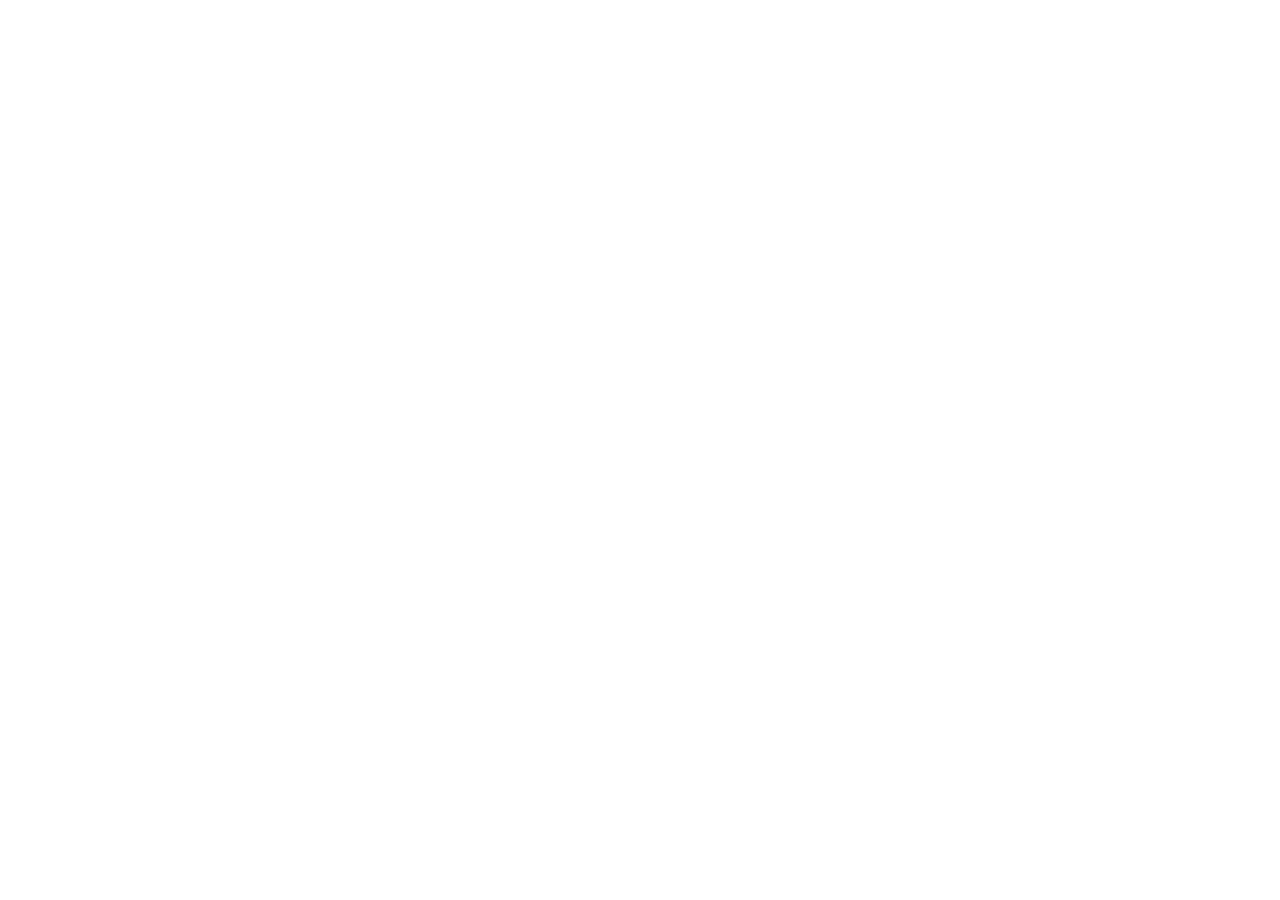
==== index.html @ 312e2d33 "Init : création du dépôt, arborescence des fichiers et structure HTML de base" ====
<!DOCTYPE html>
<html lang="fr">
<head> 
<meta charset="UTF-8"> 
<meta name="viewport" content="width=device-width, initial-scale=1.0"> 
<title>INDEX</title> 
<!-- Bootstrap 5 via CDN : feuille de style --> 
<link 
href="https://cdn.jsdelivr.net/npm/bootstrap@5.3.0/dist/css/bootstrap.min.css" 
rel="stylesheet"> 
<!-- Votre feuille de style personnelle --> 
<link rel="stylesheet" href="css/style.css">
</head>
<body> 
<!-- Le contenu de la page sera ajoute ici --> 
<!-- Bootstrap 5 via CDN : script JavaScript --> 
<script 
src="https://cdn.jsdelivr.net/npm/bootstrap@5.3.0/dist/js/bootstrap.bundle.min.js"
></script> 
<!-- Votre script JavaScript --> 
<script src="js/main.js"></script>
</body>
</html>
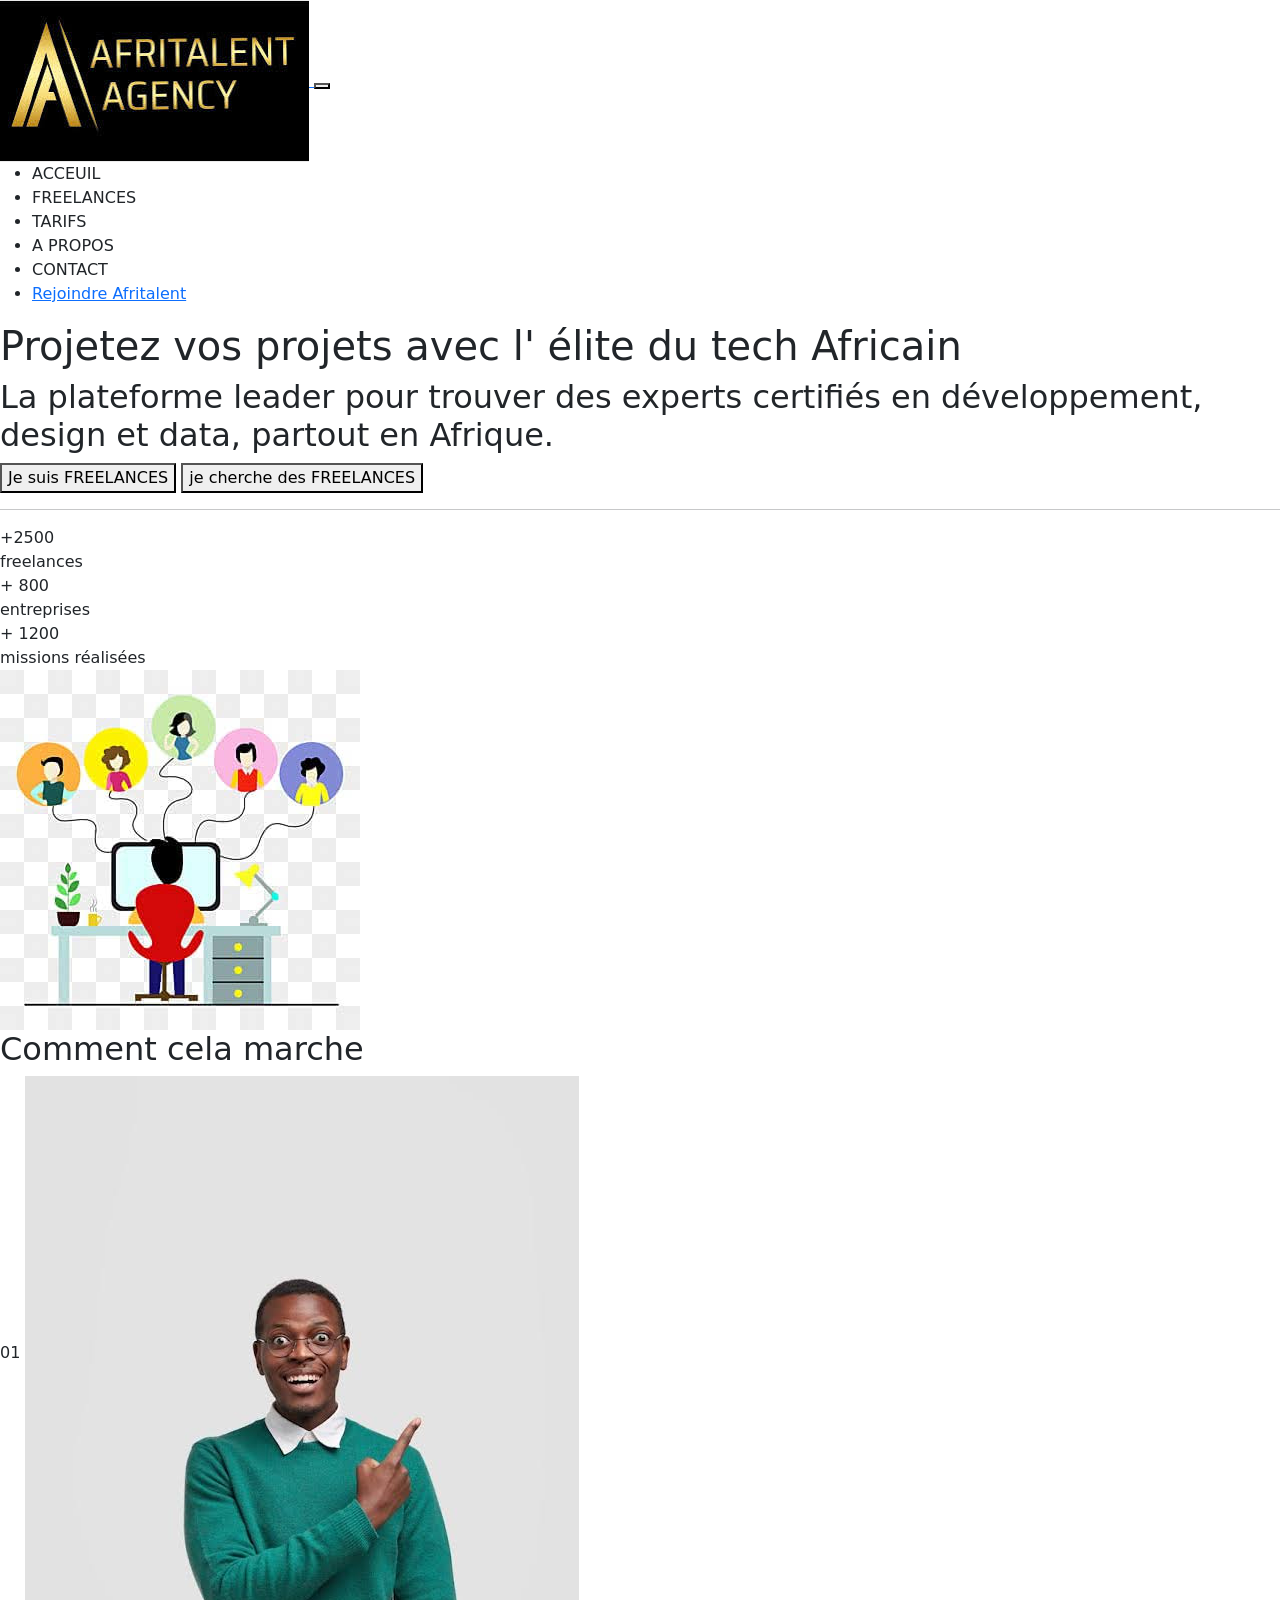
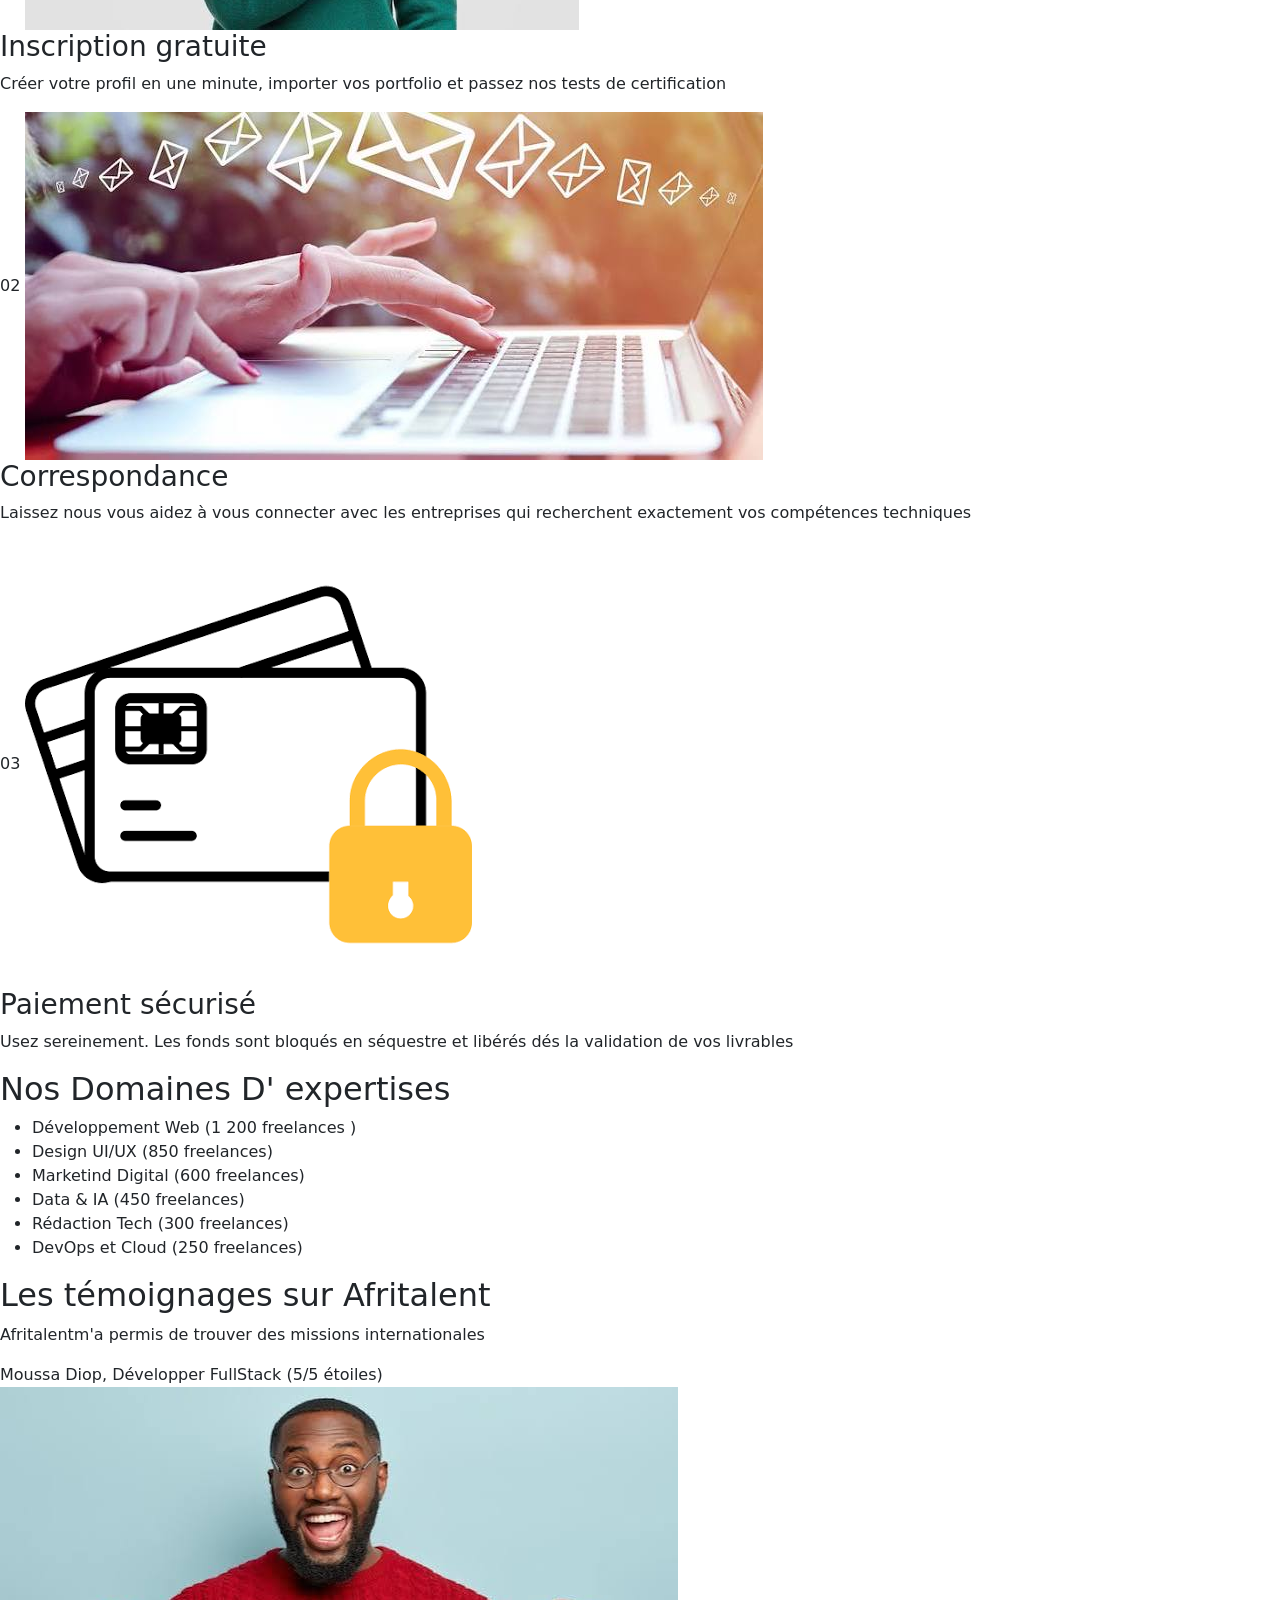
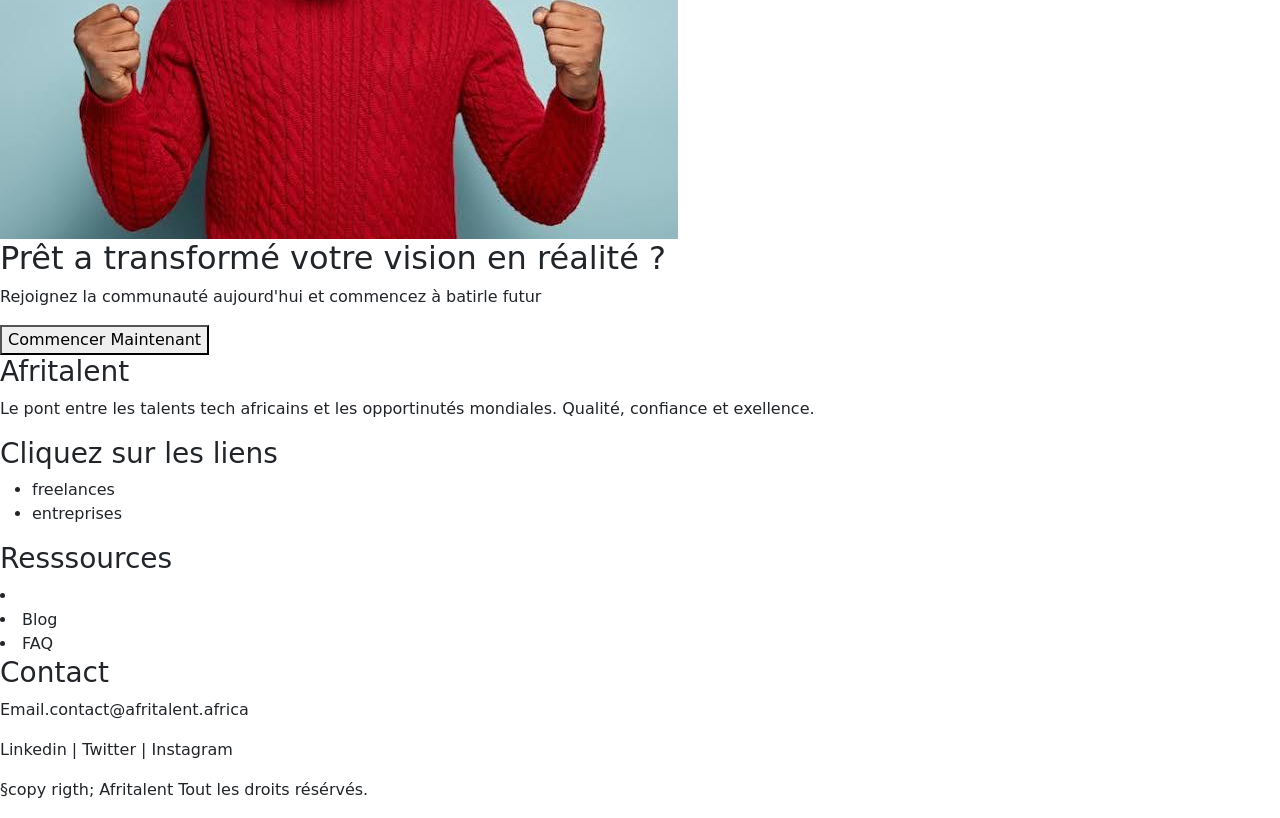
==== commit c3ad031b: "HTML : structure complète des 5 pages avec sections et contenu texte" ====
--- a/index.html
+++ b/index.html
@@ -13,6 +13,139 @@
 </head>
 <body> 
 <!-- Le contenu de la page sera ajoute ici --> 
+ <!-- HEADER ET NAVBAR 1-->
+ <header>
+    <nav>
+        <div>
+            <a href=""> 
+            <!-- logo afritalent -->
+             <img src="images.afri/logoafri.jpg" alt="logoafri">
+            </a>
+            <button>
+                <span></span>
+            </button>
+            <div>
+                <ul>
+                    <li> <a href="index.html"></a>ACCEUIL</li>
+                    <li> <a href="freelances.html"></a>FREELANCES</li>
+                    <li> <a href="tarifs.html"></a>TARIFS</li>
+                    <li><a href="about.html"></a>A PROPOS</li>
+                    <li> <a href="contact.html"></a>CONTACT</li>
+                    <li> <a href="">Rejoindre Afritalent</a></li>
+                </ul>
+            </div>
+        </div>
+    </nav>
+ </header>
+ <!-- SECTION HERO 2 -->
+  <section>
+    <h1>Projetez vos projets avec l' élite du tech Africain</h1>
+    <h2>La plateforme leader pour trouver des experts certifiés en développement, design et data, partout en Afrique.</h2>
+    <div>
+        <button>Je suis FREELANCES</button>
+        <button>je cherche des FREELANCES</button>
+    </div>
+    <hr>
+    <div>
+        <div>
+            <div>+2500</div>
+            <div>freelances</div>
+        </div>
+    </div>
+    <div>
+        <div>+ 800</div>
+        <div>entreprises</div>
+    </div>
+    <div>
+        <div>+ 1200</div>
+        <div>missions réalisées</div>
+    </div>
+    </section>
+    </hr>
+    <!-- IMAGE D'ILLUSTRATION SECTION HERO -->
+    <img src="images.afri/images (6).jpg" alt="ILLUSTRATION">
+    <!-- STATISTIQUES -->
+
+    
+  </section>
+  <!-- NIVEAU BENTO GRID -->
+   <section>
+    <h2>Comment cela marche</h2>
+    <article>
+        <span>01</span>
+        <img src="images.afri/images (4).jpg" alt="Inscription">
+        <h3>Inscription gratuite</h3>
+        <p>Créer votre profil en une minute, importer vos portfolio et passez nos tests de certification</p>
+    </article>
+    <article>
+        <span>02</span>
+        <img src="images.afri/images (7).jpg" alt="Correspondance">
+        <h3>Correspondance</h3>
+        <p>Laissez nous vous aidez à vous connecter avec les entreprises qui recherchent exactement vos compétences techniques</p>
+    </article>
+    <article>
+        <span>03</span>
+        <img src="images.afri/c.png" alt="">
+        <h3>Paiement sécurisé</h3>
+        <p>Usez sereinement. Les fonds sont bloqués en séquestre et libérés  dés la validation de vos livrables</p>
+    </article>
+   </section>
+   <!-- LES CATEGORIES -->
+    <section>
+        <h2>Nos Domaines D' expertises</h2>
+        <ul>
+            <li>Développement Web (1 200 freelances )</li>
+            <li>Design UI/UX (850 freelances)</li>
+            <li>Marketind Digital (600 freelances)</li>
+            <li>Data & IA (450 freelances)</li>
+            <li>Rédaction Tech (300 freelances)</li>
+            <li>DevOps et Cloud (250 freelances)</li>
+        </ul>
+    </section>
+    <!-- LES TEMOIGNAGES -->
+     <section>
+        <h2>Les témoignages sur Afritalent</h2>
+        <div>
+            <blockquote>Afritalentm'a permis de trouver des missions internationales</blockquote>
+            <article>Moussa Diop, Développer FullStack (5/5 étoiles)</article>
+            <img src="images.afri/images (8).jpg" alt="">
+        </div>
+     </section>
+     <!-- LES REACTONS (CTA)-->
+      <section>
+        <h2>Prêt a transformé votre vision en réalité ?</h2>
+        <p>Rejoignez la communauté aujourd'hui  et commencez à batirle futur </p>
+        <button> Commencer Maintenant</button>
+      </section>
+
+
+      <!-- COTE FOOTER -->
+       <footer>
+        <div>
+            <h3>Afritalent</h3>
+            <p>Le pont entre les talents tech africains et les opportinutés mondiales. Qualité, confiance et exellence.</p>
+        </div>
+        <div>
+            <h3>Cliquez sur les liens</h3>
+           <ul>
+            <li>freelances</li>
+            <li>entreprises</li>
+           </ul>
+        </div>
+        <div>
+            <h3>Resssources</h3>
+           <li>
+           <li>Blog</li>
+           <li>FAQ</li>
+        </div>
+        <div>
+            <h3>Contact</h3>
+            <p>Email.contact@afritalent.africa</p>
+            <!-- Les Réseaux  -->
+             <p>Linkedin | Twitter | Instagram</p>
+        </div>
+        <p>§copy rigth; Afritalent Tout les droits résérvés.</p>
+       </footer>
 <!-- Bootstrap 5 via CDN : script JavaScript --> 
 <script 
 src="https://cdn.jsdelivr.net/npm/bootstrap@5.3.0/dist/js/bootstrap.bundle.min.js"
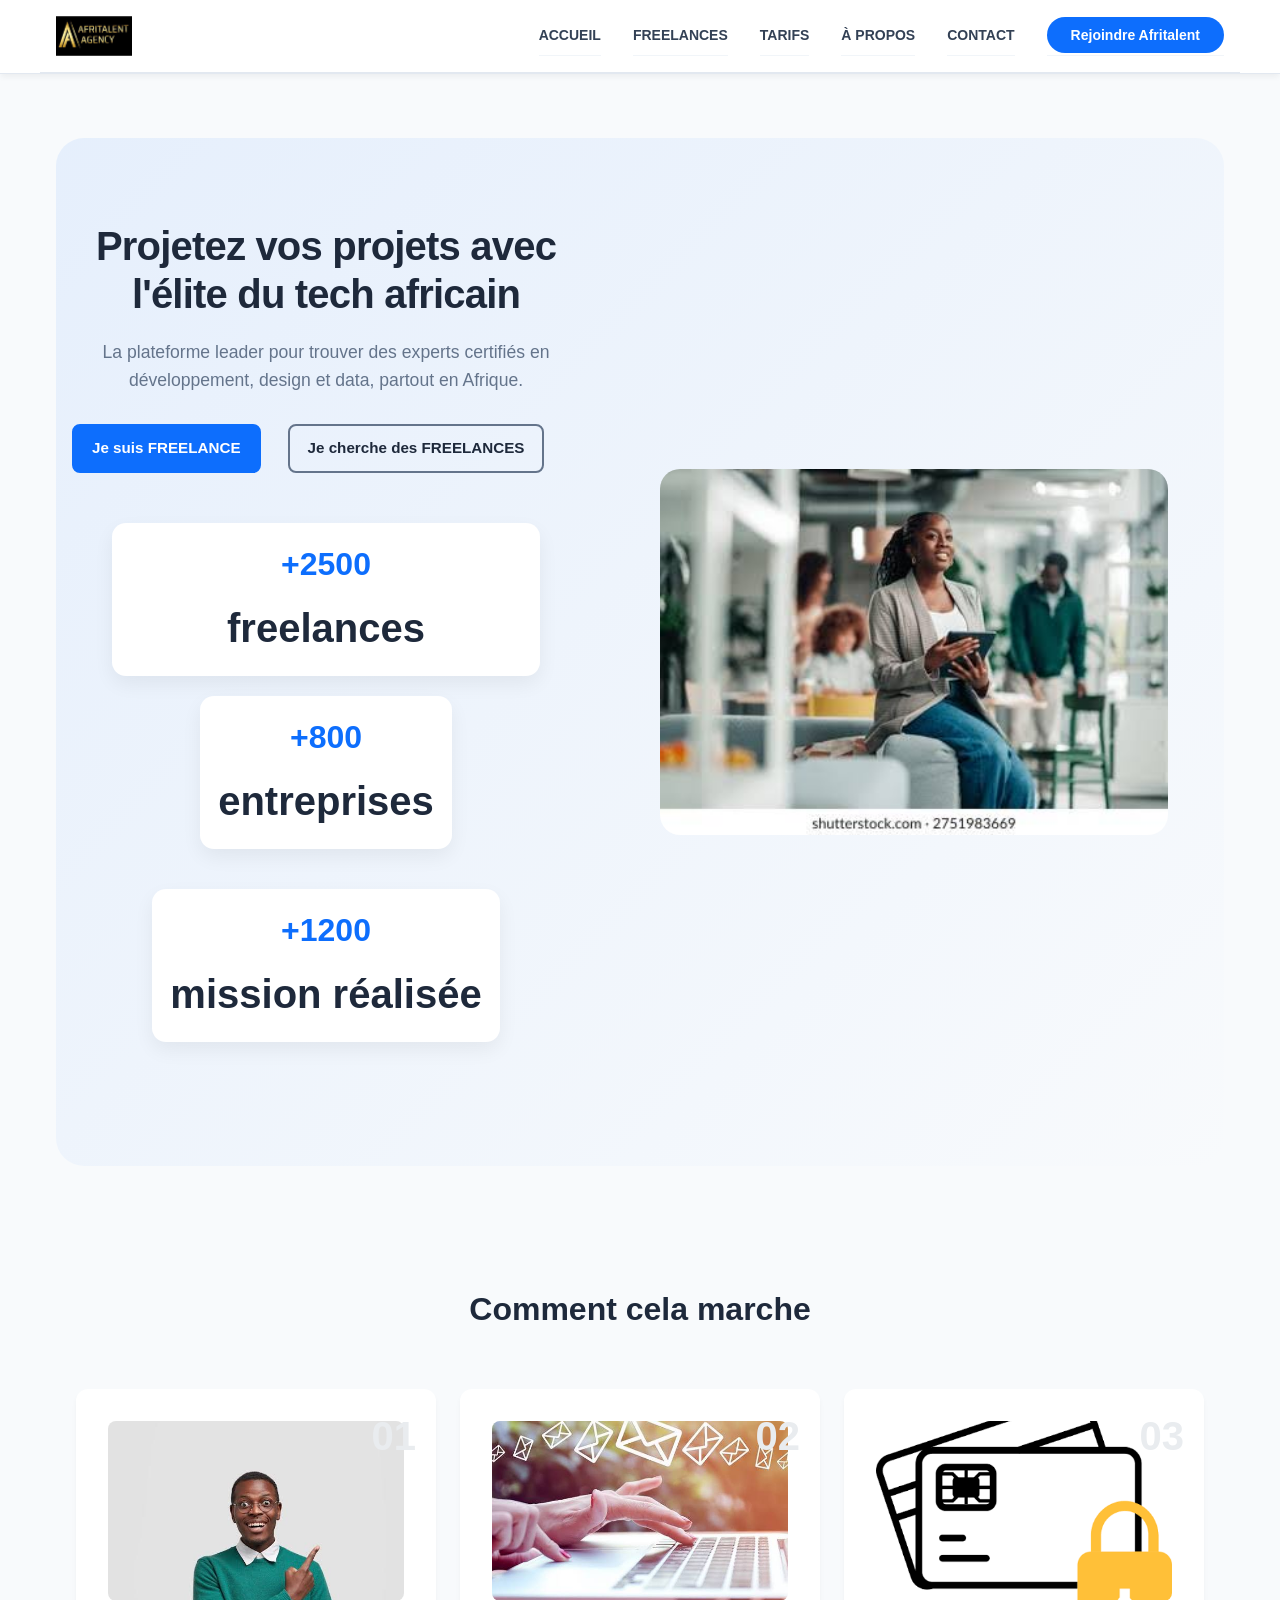
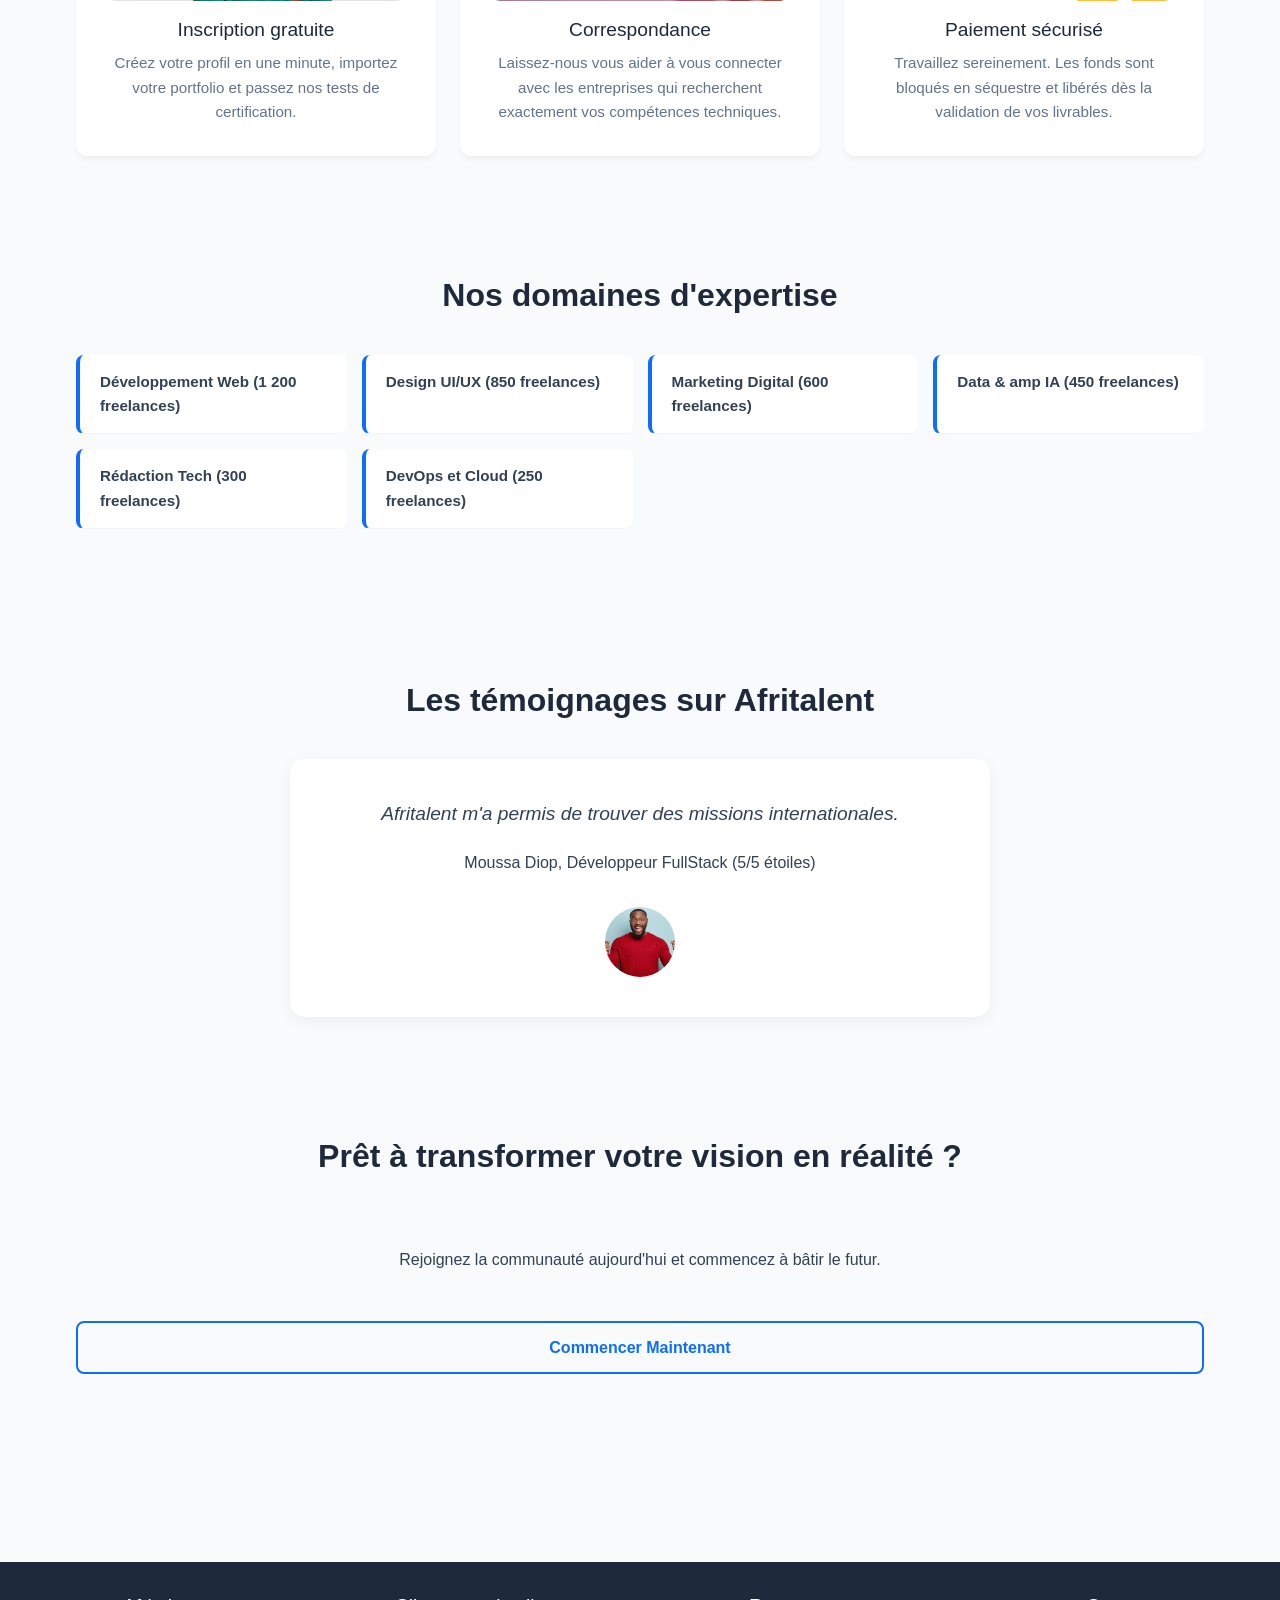
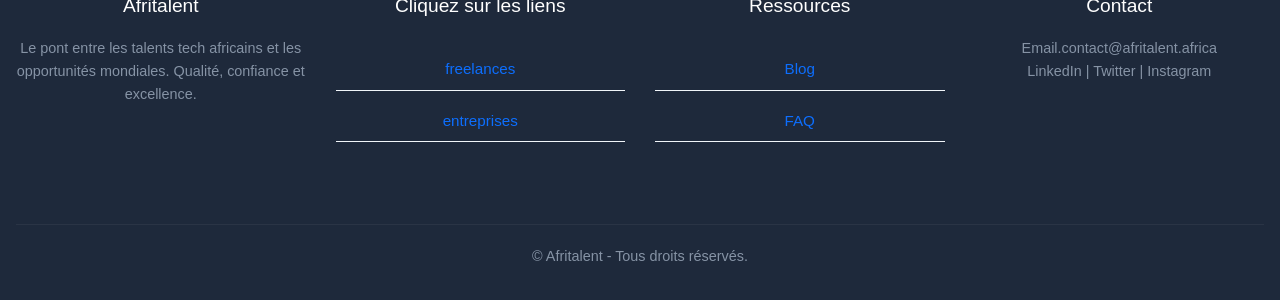
==== commit 8a261414: "CSS : variables, typographie, layout général et styles de base" ====
--- a/index.html
+++ b/index.html
@@ -11,145 +11,129 @@
 <!-- Votre feuille de style personnelle --> 
 <link rel="stylesheet" href="css/style.css">
 </head>
-<body> 
-<!-- Le contenu de la page sera ajoute ici --> 
- <!-- HEADER ET NAVBAR 1-->
- <header>
+<body>
+<header>
     <nav>
-        <div>
-            <a href=""> 
-            <!-- logo afritalent -->
-             <img src="images.afri/logoafri.jpg" alt="logoafri">
-            </a>
-            <button>
-                <span></span>
-            </button>
-            <div>
-                <ul>
-                    <li> <a href="index.html"></a>ACCEUIL</li>
-                    <li> <a href="freelances.html"></a>FREELANCES</li>
-                    <li> <a href="tarifs.html"></a>TARIFS</li>
-                    <li><a href="about.html"></a>A PROPOS</li>
-                    <li> <a href="contact.html"></a>CONTACT</li>
-                    <li> <a href="">Rejoindre Afritalent</a></li>
-                </ul>
+        <a href="index.html">
+            <img src="images.afri/logoafri.jpg" alt="Logo Afritalent">
+        </a>
+        <button type="button" class="menu-toggle" aria-label="Ouvrir le menu">
+            <span></span>
+        </button>
+        <ul>
+            <li><a href="index.html">ACCUEIL</a></li>
+            <li><a href="freelances.html">FREELANCES</a></li>
+            <li><a href="tarifs.html">TARIFS</a></li>
+            <li><a href="about.html">À PROPOS</a></li>
+            <li><a href="contact.html">CONTACT</a></li>
+            <li><a href="#">Rejoindre Afritalent</a></li>
+        </ul>
+    </nav>
+</header>
+<main>
+    <section class="hero">
+        <div class="hero-content">
+            <h1>Projetez vos projets avec l'élite du tech africain</h1>
+            <p>La plateforme leader pour trouver des experts certifiés en développement, design et data, partout en Afrique.</p>
+            <div class="hero-actions">
+                <button type="button">Je suis FREELANCE</button>
+                <button type="button">Je cherche des FREELANCES</button>
+            </div>
+            <div class="hero-stats">
+                <div class="hero-stat">
+                    <strong>+2500</strong>
+                    <span>freelances</span>
+                </div>
+                <div class="hero-stat">
+                    <strong>+800</strong>
+                    <span>entreprises</span>
+                </div>
+                <div class="hero-stat">
+                    <strong>+1200</strong>
+                    <span>mission réalisée</span>
+                </div>
             </div>
         </div>
-    </nav>
- </header>
- <!-- SECTION HERO 2 -->
-  <section>
-    <h1>Projetez vos projets avec l' élite du tech Africain</h1>
-    <h2>La plateforme leader pour trouver des experts certifiés en développement, design et data, partout en Afrique.</h2>
-    <div>
-        <button>Je suis FREELANCES</button>
-        <button>je cherche des FREELANCES</button>
-    </div>
-    <hr>
-    <div>
-        <div>
-            <div>+2500</div>
-            <div>freelances</div>
+        <div class="hero-image">
+            <img src="images.afri/images (3).jpg" alt="Illustration Afritalent">
         </div>
-    </div>
-    <div>
-        <div>+ 800</div>
-        <div>entreprises</div>
-    </div>
-    <div>
-        <div>+ 1200</div>
-        <div>missions réalisées</div>
-    </div>
     </section>
-    </hr>
-    <!-- IMAGE D'ILLUSTRATION SECTION HERO -->
-    <img src="images.afri/images (6).jpg" alt="ILLUSTRATION">
-    <!-- STATISTIQUES -->
-
-    
-  </section>
-  <!-- NIVEAU BENTO GRID -->
-   <section>
-    <h2>Comment cela marche</h2>
-    <article>
-        <span>01</span>
-        <img src="images.afri/images (4).jpg" alt="Inscription">
-        <h3>Inscription gratuite</h3>
-        <p>Créer votre profil en une minute, importer vos portfolio et passez nos tests de certification</p>
-    </article>
-    <article>
-        <span>02</span>
-        <img src="images.afri/images (7).jpg" alt="Correspondance">
-        <h3>Correspondance</h3>
-        <p>Laissez nous vous aidez à vous connecter avec les entreprises qui recherchent exactement vos compétences techniques</p>
-    </article>
-    <article>
-        <span>03</span>
-        <img src="images.afri/c.png" alt="">
-        <h3>Paiement sécurisé</h3>
-        <p>Usez sereinement. Les fonds sont bloqués en séquestre et libérés  dés la validation de vos livrables</p>
-    </article>
-   </section>
-   <!-- LES CATEGORIES -->
-    <section>
-        <h2>Nos Domaines D' expertises</h2>
+    <section class="how-it-works">
+        <h2>Comment cela marche</h2>
+        <div class="card-grid">
+            <article>
+                <span>01</span>
+                <img src="images.afri/images (4).jpg" alt="Inscription">
+                <h3>Inscription gratuite</h3>
+                <p>Créez votre profil en une minute, importez votre portfolio et passez nos tests de certification.</p>
+            </article>
+            <article>
+                <span>02</span>
+                <img src="images.afri/images (7).jpg" alt="Correspondance">
+                <h3>Correspondance</h3>
+                <p>Laissez-nous vous aider à vous connecter avec les entreprises qui recherchent exactement vos compétences techniques.</p>
+            </article>
+            <article>
+                <span>03</span>
+                <img src="images.afri/c.png" alt="Paiement sécurisé">
+                <h3>Paiement sécurisé</h3>
+                <p>Travaillez sereinement. Les fonds sont bloqués en séquestre et libérés dès la validation de vos livrables.</p>
+            </article>
+        </div>
+    </section>
+    <section class="categories">
+        <h2>Nos domaines d'expertise</h2>
         <ul>
-            <li>Développement Web (1 200 freelances )</li>
+            <li>Développement Web (1 200 freelances)</li>
             <li>Design UI/UX (850 freelances)</li>
-            <li>Marketind Digital (600 freelances)</li>
-            <li>Data & IA (450 freelances)</li>
+            <li>Marketing Digital (600 freelances)</li>
+            <li>Data & amp IA (450 freelances)</li>
             <li>Rédaction Tech (300 freelances)</li>
             <li>DevOps et Cloud (250 freelances)</li>
         </ul>
     </section>
-    <!-- LES TEMOIGNAGES -->
-     <section>
+    <section class="testimonials">
         <h2>Les témoignages sur Afritalent</h2>
-        <div>
-            <blockquote>Afritalentm'a permis de trouver des missions internationales</blockquote>
-            <article>Moussa Diop, Développer FullStack (5/5 étoiles)</article>
-            <img src="images.afri/images (8).jpg" alt="">
+        <div class="testimonial-card">
+            <blockquote>Afritalent m'a permis de trouver des missions internationales.</blockquote>
+            <p class="testimonial-author">Moussa Diop, Développeur FullStack (5/5 étoiles)</p>
+            <img src="images.afri/images (8).jpg" alt="Portrait de Moussa Diop">
         </div>
-     </section>
-     <!-- LES REACTONS (CTA)-->
-      <section>
-        <h2>Prêt a transformé votre vision en réalité ?</h2>
-        <p>Rejoignez la communauté aujourd'hui  et commencez à batirle futur </p>
-        <button> Commencer Maintenant</button>
-      </section>
-
-
-      <!-- COTE FOOTER -->
-       <footer>
-        <div>
-            <h3>Afritalent</h3>
-            <p>Le pont entre les talents tech africains et les opportinutés mondiales. Qualité, confiance et exellence.</p>
-        </div>
-        <div>
-            <h3>Cliquez sur les liens</h3>
-           <ul>
-            <li>freelances</li>
-            <li>entreprises</li>
-           </ul>
-        </div>
-        <div>
-            <h3>Resssources</h3>
-           <li>
-           <li>Blog</li>
-           <li>FAQ</li>
-        </div>
-        <div>
-            <h3>Contact</h3>
-            <p>Email.contact@afritalent.africa</p>
-            <!-- Les Réseaux  -->
-             <p>Linkedin | Twitter | Instagram</p>
-        </div>
-        <p>§copy rigth; Afritalent Tout les droits résérvés.</p>
-       </footer>
+    </section>
+    <section class="cta">
+        <h2>Prêt à transformer votre vision en réalité ?</h2>
+        <p>Rejoignez la communauté aujourd'hui et commencez à bâtir le futur.</p>
+        <button type="button">Commencer Maintenant</button>
+    </section>
+</main>
+<footer>
+    <div>
+        <h3>Afritalent</h3>
+        <p>Le pont entre les talents tech africains et les opportunités mondiales. Qualité, confiance et excellence.</p>
+    </div>
+    <div>
+        <h3>Cliquez sur les liens</h3>
+        <ul>
+            <li><a href="freelances.html">freelances</a></li>
+            <li><a href="index.html">entreprises</a></li>
+        </ul>
+    </div>
+    <div>
+        <h3>Ressources</h3>
+        <ul>
+            <li><a href="#">Blog</a></li>
+            <li><a href="#">FAQ</a></li>
+        </ul>
+    </div>
+    <div>
+        <h3>Contact</h3>
+        <p>Email.contact@afritalent.africa</p>
+        <p>LinkedIn | Twitter | Instagram</p>
+    </div>
+    <p>© Afritalent - Tous droits réservés.</p>
+</footer>
 <!-- Bootstrap 5 via CDN : script JavaScript --> 
-<script 
-src="https://cdn.jsdelivr.net/npm/bootstrap@5.3.0/dist/js/bootstrap.bundle.min.js"
-></script> 
+<script src="https://cdn.jsdelivr.net/npm/bootstrap@5.3.0/dist/js/bootstrap.bundle.min.js"></script> 
 <!-- Votre script JavaScript --> 
 <script src="js/main.js"></script>
 </body>
--- a/css/style.css
+++ b/css/style.css
@@ -0,0 +1,1790 @@
+:root {
+    --primary-color: #0d6efd;
+    --dark-color: #212529;
+    --light-color: #f8f9fa;
+    --text-muted: #6c757d;
+}
+
+body {
+    font-family: 'Segoe UI', Tahoma, Geneva, Verdana, sans-serif;
+    color: var(--dark-color);
+    background-color: var(--light-color);
+    margin: 0;
+    padding: 0;
+    line-height: 1.6;
+}
+
+/* les grandes sections */
+section {
+    padding: 60px 20px;
+    max-width: 1200px;
+    margin: 0 auto;
+}
+
+h2 {
+    font-weight: 700;
+    text-align: center;
+    margin-bottom: 40px;
+}
+
+img {
+    max-width: 100%;
+    height: auto;
+}
+
+header {
+    background-color: #ffffff;
+    box-shadow: 0 2px 10px rgba(0, 0, 0, 0.1);
+    position: sticky;
+    top: 0;
+    z-index: 1000;
+}
+
+header nav > div {
+    display: flex;
+    justify-content: space-between;
+    align-items: center;
+    max-width: 1200px;
+    margin: 0 auto;
+    padding: 15px 20px;
+}
+
+header img {
+    height: 40px;
+}
+
+header ul {
+    list-style: none;
+    display: flex;
+    gap: 20px;
+    margin: 0;
+    padding: 0;
+    align-items: center;
+}
+
+header ul li {
+    font-weight: 600;
+    font-size: 0.9rem;
+}
+
+header ul a {
+    text-decoration: none;
+    color: var(--dark-color);
+}
+
+header ul a:hover {
+    color: var(--primary-color);
+}
+
+header ul li:last-child a {
+    background-color: var(--primary-color);
+    color: white;
+    padding: 8px 20px;
+    border-radius: 50px;
+}
+
+header ul li:last-child a:hover {
+    background-color: #0b5ed7;
+}
+
+header button {
+    display: none;
+}
+
+section.hero {
+    text-align: left;
+}
+
+section:nth-of-type(1) h1 {
+    font-size: 2.5rem;
+    font-weight: 800;
+    margin-bottom: 20px;
+}
+
+section:nth-of-type(1) h2 {
+    font-size: 1.25em;
+    color: var(--text-muted);
+    font-weight: 400;
+    max-width: 800px;
+    margin: 0 auto 30px auto;
+}
+
+button {
+    cursor: pointer;
+    padding: 12px 30px;
+    font-weight: 600;
+    border-radius: 8px;
+    border: none;
+    transition: 0.3s;
+}
+
+section:nth-of-type(1) button:first-of-type {
+    background-color: var(--primary-color);
+    color: white;
+    margin-right: 15px;
+}
+
+section:nth-of-type(1) button:last-of-type {
+    background-color: transparent;
+    border: 2px solid var(--text-muted);
+    color: var(--dark-color);
+}
+
+section:nth-of-type(1) > img {
+    margin-top: 40px;
+    border-radius: 15px;
+    box-shadow: 0 10px 30px rgba(0, 0, 0, 0.1);
+}
+section:nth-of-type(1) div:not(:first-of-type) {
+    display: inline-block;
+    margin: 20px 40px;
+    font-size: 1.1rem;
+}
+section:nth-of-type(1) div strong:first-child {
+    display: block;
+    font-size: 2rem;
+    color: var(--primary-color);
+}
+
+section.hero {
+    display: flex;
+    flex-wrap: wrap;
+    align-items: center;
+    justify-content: space-between;
+    gap: 40px;
+    padding: 80px 20px;
+}
+
+.hero-content,
+.hero-image {
+    flex: 1 1 320px;
+    min-width: 280px;
+}
+
+.hero-content {
+    max-width: 570px;
+}
+
+.hero-actions {
+    display: flex;
+    flex-wrap: wrap;
+    gap: 12px;
+    margin: 30px 0;
+}
+
+.hero-actions button {
+    width: auto;
+    padding: 10px 18px;
+    font-size: 0.95rem;
+    min-width: 160px;
+}
+
+.hero-stats {
+    display: flex;
+    flex-wrap: wrap;
+    gap: 16px;
+    margin-top: 30px;
+}
+
+.hero-stat {
+    background-color: #ffffff;
+    border-radius: 14px;
+    padding: 16px 18px;
+    flex: 1 1 160px;
+    min-width: 140px;
+    box-shadow: 0 8px 20px rgba(0, 0, 0, 0.06);
+}
+
+.hero-stat strong {
+    display: block;
+    font-size: 1.8rem;
+    margin-bottom: 6px;
+    color: var(--primary-color);
+}
+
+.hero-image img {
+    width: 100%;
+    border-radius: 20px;
+    max-width: 520px;
+}
+
+.card-grid {
+    display: flex;
+    flex-wrap: wrap;
+    gap: 24px;
+    justify-content: space-between;
+}
+
+.card-grid article {
+    flex: 1 1 300px;
+    max-width: calc(33.333% - 16px);
+}
+
+@media (max-width: 900px) {
+    .hero {
+        padding: 60px 20px;
+    }
+
+    .card-grid article {
+        max-width: 100%;
+    }
+}
+
+   /* 4. STRUCTURE DES CARTES (Comment ça marche) */
+section:nth-of-type(2) {
+    display: flex;
+    flex-wrap: wrap;
+    justify-content: space-between;
+    gap: 20px;
+}
+
+section:nth-of-type(2) h2 {
+    width: 100%; /* Force le titre à prendre toute la largeur */
+}
+
+article {
+    background-color: #ffffff;
+    padding: 30px;
+    border-radius: 12px;
+    flex: 1;
+    min-width: 280px; /* Aligne les cartes en dessous sur mobile */
+    box-shadow: 0 4px 6px rgba(0,0,0,0.05);
+    position: relative;
+}
+
+article span {
+    font-size: 2.5rem;
+    font-weight: 800;
+    color: #e9ecef;
+    position: absolute;
+    top: 15px;
+    right: 20px;
+}
+
+article img {
+    height: 60px;
+    margin-bottom: 20px;
+}
+
+article h3 {
+    font-size: 1.25rem;
+    margin-bottom: 10px;
+}
+
+article p {
+    color: var(--text-muted);
+    font-size: 0.95rem;
+}
+
+   /* 5. LES CATÉGORIES (Grille d'expertises) */
+section:nth-of-type(3) ul {
+    list-style: none;
+    padding: 0;
+    display: grid;
+    grid-template-columns: repeat(auto-fit, minmax(250px, 1fr));
+    gap: 15px;
+}
+
+section:nth-of-type(3) li {
+    background-color: #ffffff;
+    padding: 15px 20px;
+    border-radius: 8px;
+    border-left: 4px solid var(--primary-color);
+    font-weight: 600;
+}
+
+   /* 6. LES TÉMOIGNAGES */
+section:nth-of-type(4) > div {
+    background-color: #ffffff;
+    padding: 40px;
+    border-radius: 15px;
+    text-align: center;
+    max-width: 700px;
+    margin: 0 auto;
+    box-shadow: 0 4px 15px rgba(0,0,0,0.05);
+}
+
+blockquote {
+    font-size: 1.2rem;
+    font-style: italic;
+    margin-bottom: 20px;
+}
+
+section:nth-of-type(4) article {
+    box-shadow: none;
+    padding: 0;
+    font-weight: 600;
+    color: var(--primary-color);
+}
+
+section:nth-of-type(4) img {
+    width: 70px;
+    height: 70px;
+    border-radius: 50%;
+    margin-top: 15px;
+    object-fit: cover;
+}
+
+   /* 7. FOOTER */
+footer {
+    background-color: var(--dark-color);
+    color: #ffffff;
+    padding: 50px 20px 20px 20px;
+    display: flex;
+    flex-wrap: wrap;
+    justify-content: space-between;
+    gap: 30px;
+}
+
+footer > div {
+    flex: 1;
+    min-width: 200px;
+}
+
+footer h3 {
+    font-size: 1.2rem;
+    margin-bottom: 20px;
+    color: #ffffff;
+}
+
+footer p, footer li {
+    color: #a0aec0;
+    font-size: 0.9rem;
+}
+
+footer ul {
+    list-style: none;
+    padding: 0;
+}
+
+footer ul li {
+    margin-bottom: 10px;
+}
+
+footer > p:last-child {
+    width: 100%;
+    text-align: center;
+    border-top: 1px solid #2d3748;
+    padding-top: 20px;
+    margin-top: 20px;
+}
+
+
+
+/* page de freelances */
+
+   /* 1. IMPORT DES POLICES (Google Fonts) */
+   
+@import url('https://fonts.googleapis.com/css2?family=Montserrat:wght@600;700;800&family=Open+Sans:wght@400;600&display=swap');
+
+
+   /* 2. VARIABLES CONFIGURÉES POUR LE COMMIT 3 (:root) */
+  
+:root {
+    /* Palette de couleurs */
+    --primary-color: #0d6efd;       /* Bleu principal AfriTalent */
+    --primary-hover: #0b5ed7;       /* Bleu foncé pour les hovers */
+    --dark-color: #1e293b;          /* Ardoise foncé pour les titres */
+    --light-color: #f8fafc;         /* Gris très clair pour le fond de page */
+    --text-color: #334155;          /* Gris charbon pour le texte lisible */
+    --text-muted: #64748b;          /* Gris intermédiaire pour les paragraphes */
+    --white: #ffffff;
+
+    /* Typographie */
+    --font-titles: 'Montserrat', sans-serif;
+    --font-base: 'Open Sans', sans-serif;
+
+    /* Espacements */
+    --spacing-sm: 8px;
+    --spacing-md: 16px;
+    --spacing-lg: 32px;
+    --spacing-xl: 64px;
+}
+
+
+   /* 3. RESET CSS & STYLES DE BASE */
+   
+*, *::before, *::after {
+    box-sizing: border-box;
+}
+
+html, body {
+    margin: 0;
+    padding: 0;
+    width: 100%;
+}
+
+body {
+    font-family: var(--font-base);
+    color: var(--text-color);
+    background-color: var(--light-color);
+    font-size: 16px;
+    line-height: 1.6;
+}
+
+/* Titres */
+h1, h2, h3 {
+    font-family: var(--font-titles);
+    color: var(--dark-color);
+    margin-top: 0;
+}
+
+a {
+    color: var(--primary-color);
+    text-decoration: none;
+    transition: color 0.2s ease-in-out;
+}
+
+
+   /* 4. STRUCTURE DE LA NAVBAR (Respect du Commit 3) */
+   
+header {
+    background-color: var(--white);
+    border-bottom: 1px solid #e2e8f0;
+    position: sticky;
+    top: 0;
+    z-index: 1000;
+    box-shadow: 0 4px 6px -1px rgba(0, 0, 0, 0.05);
+}
+
+header nav {
+    display: flex;
+    justify-content: space-between; /* Aligne les éléments aux deux extrémités */
+    align-items: center;
+    max-width: 1200px;
+    margin: 0 auto;
+    padding: var(--spacing-md);
+}
+
+/* Configuration de la liste de liens */
+header nav ul {
+    list-style: none;
+    margin: 0;
+    padding: 0;
+    display: flex;
+    align-items: center;
+    gap: var(--spacing-lg); /* Espace constant entre les liens */
+}
+
+header nav ul li a {
+    font-family: var(--font-titles);
+    font-size: 14px;
+    font-weight: 600;
+    color: var(--text-color);
+    text-transform: uppercase;
+}
+
+header nav ul li a:hover {
+    color: var(--primary-color);
+}
+
+/* Style du bouton "Rejoindre AfriTalent" */
+header nav ul li:last-child a {
+    background-color: var(--primary-color);
+    color: var(--white);
+    padding: 10px 24px;
+    border-radius: 50px;
+    text-transform: none;
+}
+
+header nav ul li:last-child a:hover {
+    background-color: var(--primary-hover);
+}
+
+
+   /* 5. CONTENU PRINCIPAL & LAYOUT DES CARTES */
+   
+main {
+    max-width: 1200px;
+    margin: 0 auto;
+    padding: var(--spacing-xl) var(--spacing-md);
+}
+
+/* Section titre principal */
+main section:first-of-type {
+    text-align: center;
+    margin-bottom: var(--spacing-xl);
+}
+
+main h1 {
+    font-size: 2.5rem;
+    font-weight: 800;
+    margin-bottom: var(--spacing-md);
+}
+
+main section:first-of-type p {
+    color: var(--text-muted);
+    font-size: 1.1rem;
+    max-width: 700px;
+    margin: 0 auto;
+}
+
+main section.hero {
+    background: linear-gradient(135deg, rgba(13,110,253,0.08), rgba(248,250,252,0.9));
+    border-radius: 28px;
+    padding: calc(var(--spacing-xl) + 20px) var(--spacing-md);
+}
+
+.hero-content {
+    max-width: 700px;
+    margin: 0 auto;
+}
+
+.hero-content h1 {
+    font-size: clamp(2.4rem, 3.4vw, 3.5rem);
+    letter-spacing: -0.02em;
+}
+
+.hero-content p {
+    color: var(--text-muted);
+    margin-top: 20px;
+    font-size: 1.05rem;
+}
+
+.feature-card {
+    display: flex;
+    flex-direction: column;
+    min-height: 100%;
+    background-color: #ffffff;
+    border-radius: 24px;
+    box-shadow: 0 18px 45px rgba(15, 23, 42, 0.08);
+    overflow: hidden;
+    transition: transform 0.3s ease, box-shadow 0.3s ease;
+}
+
+.feature-card:hover {
+    transform: translateY(-6px);
+    box-shadow: 0 24px 60px rgba(15, 23, 42, 0.12);
+}
+
+.feature-card img {
+    width: 100%;
+    height: 220px;
+    object-fit: cover;
+    border-bottom-left-radius: 24px;
+    border-bottom-right-radius: 24px;
+}
+
+.feature-card h3 {
+    margin: var(--spacing-lg) var(--spacing-md) 12px;
+    font-size: 1.35rem;
+}
+
+.feature-card p {
+    color: var(--text-muted);
+    margin: 0 var(--spacing-md) var(--spacing-lg);
+    line-height: 1.75;
+}
+
+/* Section des articles (Grille alignée horizontalement) */
+main section:last-of-type {
+    display: flex;
+    flex-wrap: wrap;
+    gap: var(--spacing-lg);
+    justify-content: center;
+}
+
+/* Style individuel de chaque carte (article) */
+article {
+    background-color: var(--white);
+    padding: var(--spacing-lg);
+    border-radius: 12px;
+    box-shadow: 0 4px 6px -1px rgba(0, 0, 0, 0.05);
+    flex: 1;
+    min-width: 280px; /* Largeur minimale pour forcer le responsive */
+    max-width: 360px; /* Limite la taille maximale sur grand écran */
+    text-align: center;
+}
+
+article img {
+    width: 100%;
+    height: 180px;
+    object-fit: cover; /* Recadre proprement les images sans les déformer */
+    border-radius: 8px;
+    margin-bottom: var(--spacing-md);
+}
+
+article h3 {
+    font-size: 1.2rem;
+    margin-bottom: var(--spacing-sm);
+    line-height: 1.4;
+}
+
+article p {
+    color: var(--text-muted);
+    font-size: 0.95rem;
+    margin: 0;
+}
+
+   /* 6. FOOTER */
+    
+footer {
+    background-color: var(--dark-color);
+    color: var(--white);
+    text-align: center;
+    padding: var(--spacing-lg) var(--spacing-md);
+    margin-top: var(--spacing-xl);
+}
+
+footer p {
+    margin: 0;
+    font-size: 0.9rem;
+    opacity: 0.8;
+}
+
+/* tarifs */
+
+   /* 1. IMPORT DES POLICES (Google Fonts) */
+  
+@import url('https://fonts.googleapis.com/css2?family=Montserrat:wght@600;700;800&family=Open+Sans:wght@400;600&display=swap');
+
+
+   /* 2. VARIABLES CONFIGURÉES POUR LE COMMIT 3 (:root) */
+   
+:root {
+    /* Palette de couleurs cohérente */
+    --primary-color: #0d6efd;       /* Bleu principal AfriTalent */
+    --primary-hover: #0b5ed7;       /* Bleu foncé pour les survol */
+    --dark-color: #1e293b;          /* Ardoise foncé pour les titres */
+    --light-color: #f8fafc;         /* Gris très clair pour le fond */
+    --text-color: #334155;          /* Gris charbon pour le texte de base */
+    --text-muted: #64748b;          /* Gris intermédiaire pour les sous-titres */
+    --white: #ffffff;
+    --accent-color: #ffc107;        /* Couleur Or/Jaune pour mettre en valeur le plan Pro */
+
+    /* Typographie */
+    --font-titles: 'Montserrat', sans-serif;
+    --font-base: 'Open Sans', sans-serif;
+
+    /* Espacements standards */
+    --spacing-sm: 8px;
+    --spacing-md: 16px;
+    --spacing-lg: 32px;
+    --spacing-xl: 64px;
+}
+
+
+   /* 3. RESET CSS & STYLES DE BASE */
+   
+*, *::before, *::after {
+    box-sizing: border-box;
+}
+
+html, body {
+    margin: 0;
+    padding: 0;
+    width: 100%;
+}
+
+body {
+    font-family: var(--font-base);
+    color: var(--text-color);
+    background-color: var(--light-color);
+    font-size: 16px;
+    line-height: 1.6;
+}
+
+h1, h2, h3 {
+    font-family: var(--font-titles);
+    color: var(--dark-color);
+    margin-top: 0;
+}
+
+/*
+   /* 4. STYLISATION DE LA NAVBAR DE BASE */
+
+nav {
+    background-color: var(--white);
+    padding: var(--spacing-md);
+    display: flex;
+    justify-content: center;
+    list-style: none;
+    gap: var(--spacing-lg);
+    border-bottom: 1px solid #e2e8f0;
+}
+
+nav li a {
+    font-family: var(--font-titles);
+    font-weight: 600;
+    font-size: 14px;
+    color: var(--text-color);
+    text-decoration: none;
+}
+
+nav li a:hover {
+    color: var(--primary-color);
+}
+
+
+   /* 5. GRILLE DES CARTES DE TARIFS (Layout principal) */
+   
+/* Section qui enveloppe les titres et les 3 blocs de tarifs */
+body > section:first-of-type {
+    max-width: 1200px;
+    margin: 0 auto;
+    padding: var(--spacing-xl) var(--spacing-md);
+    display: flex;
+    flex-wrap: wrap;
+    gap: var(--spacing-lg);
+    justify-content: center;
+}
+
+/* Forcer le premier div (contenant H1 et P) à prendre toute la largeur */
+body > section:first-of-type > div:first-child {
+    width: 100%;
+    text-align: center;
+    margin-bottom: var(--spacing-lg);
+}
+
+body > section:first-of-type > div:first-child h1 {
+    font-size: 2.5rem;
+    font-weight: 800;
+}
+
+/* Style de base pour chaque conteneur de plan */
+body > section:first-of-type > div:not(:first-child) {
+    background-color: var(--white);
+    border-radius: 16px;
+    padding: var(--spacing-lg);
+    box-shadow: 0 4px 6px -1px rgba(0, 0, 0, 0.05);
+    flex: 1;
+    min-width: 280px;
+    max-width: 350px;
+    position: relative;
+    border: 2px solid transparent;
+}
+
+/* --- LE PLAN PRO MIS EN VALEUR --- */
+/* Repère le plan du milieu grâce à la présence du span "Populaire" */
+body > section:first-of-type > div:nth-of-type(3) {
+    border-color: var(--primary-color);
+    transform: scale(1.03); /* Rend la carte légèrement plus grande */
+}
+
+/* Le petit badge "Populaire" */
+body > section:first-of-type > div span:first-of-type {
+    background-color: var(--primary-color);
+    color: var(--white);
+    font-family: var(--font-titles);
+    font-size: 12px;
+    font-weight: 700;
+    padding: 4px 12px;
+    border-radius: 50px;
+    position: absolute;
+    top: -12px;
+    left: 50%;
+    transform: translateX(-50%);
+}
+
+/* Typographie interne aux cartes */
+h3 {
+    font-size: 1.5rem;
+    margin-bottom: var(--spacing-md);
+    text-align: center;
+}
+
+/* Zone du prix */
+div > div > span:first-of-type {
+    font-size: 2.5rem;
+    font-weight: 800;
+    color: var(--dark-color);
+}
+
+/* Listes à puces des fonctionnalités */
+ul {
+    list-style: none;
+    padding: 0;
+    margin: var(--spacing-lg) 0;
+}
+
+ul li {
+    padding: var(--spacing-sm) 0;
+    border-bottom: 1px solid #f1f5f9;
+    font-size: 0.95rem;
+}
+
+/* Boutons d'action des cartes */
+button {
+    width: 100%;
+    padding: 12px;
+    font-family: var(--font-titles);
+    font-weight: 700;
+    border: 2px solid var(--primary-color);
+    border-radius: 8px;
+    cursor: pointer;
+    background-color: transparent;
+    color: var(--primary-color);
+    transition: 0.2s ease;
+}
+
+button:hover {
+    background-color: var(--primary-color);
+    color: var(--white);
+}
+
+/* Bouton plein pour le plan Pro */
+body > section:first-of-type > div:nth-of-type(3) button {
+    background-color: var(--primary-color);
+    color: var(--white);
+}
+
+body > section:first-of-type > div:nth-of-type(3) button:hover {
+    background-color: var(--primary-hover);
+}
+
+
+   /* 6. STYLISATION DE LA SECTION FAQ (Accordéon basique) */
+   
+body > section:last-of-type {
+    max-width: 800px;
+    margin: 0 auto;
+    padding: var(--spacing-xl) var(--spacing-md);
+}
+
+body > section:last-of-type > div:first-child {
+    text-align: center;
+    margin-bottom: var(--spacing-lg);
+}
+
+/* Conteneur de chaque question */
+body > section:last-of-type > div:not(:first-child) {
+    background-color: var(--white);
+    margin-bottom: var(--spacing-md);
+    border-radius: 8px;
+    border: 1px solid #e2e8f0;
+    overflow: hidden;
+}
+
+/* Bouton de la question */
+body > section:last-of-type h2 button {
+    width: 100%;
+    text-align: left;
+    background-color: var(--white);
+    border: none;
+    color: var(--dark-color);
+    padding: var(--spacing-md);
+    font-size: 1rem;
+    font-weight: 600;
+    display: flex;
+    justify-content: space-between;
+}
+
+/* Zone de réponse */
+body > section:last-of-type div > div > div {
+    padding: var(--spacing-md);
+    background-color: #fafafa;
+    border-top: 1px solid #e2e8f0;
+    font-size: 0.95rem;
+    color: var(--text-color);
+}
+
+
+   /* 7. FOOTER */
+   
+footer {
+    background-color: var(--dark-color);
+    color: var(--white);
+    text-align: center;
+    padding: var(--spacing-lg) var(--spacing-md);
+    margin-top: var(--spacing-xl);
+}
+
+footer p {
+    margin: 0;
+    font-size: 0.9rem;
+    opacity: 0.8;
+}
+
+.contact-page {
+    padding: 40px 20px;
+}
+
+.contact-intro h1 {
+    font-size: 2.25rem;
+    margin-bottom: 12px;
+}
+
+.contact-layout {
+    display: grid;
+    grid-template-columns: 1.2fr 0.8fr;
+    gap: 40px;
+    align-items: start;
+    margin-top: 40px;
+}
+
+.contact-form,
+.contact-info {
+    background-color: #ffffff;
+    padding: 30px;
+    border-radius: 20px;
+    box-shadow: 0 15px 35px rgba(15, 23, 42, 0.08);
+}
+
+.contact-form .form-row {
+    display: grid;
+    grid-template-columns: repeat(2, minmax(0, 1fr));
+    gap: 16px;
+}
+
+.contact-form .form-group {
+    margin-bottom: 18px;
+}
+
+.contact-form label {
+    display: block;
+    margin-bottom: 8px;
+    font-weight: 700;
+}
+
+.contact-form input,
+.contact-form select,
+.contact-form textarea {
+    width: 100%;
+    padding: 12px 14px;
+    border: 1px solid #d1d5db;
+    border-radius: 12px;
+    font-size: 0.95rem;
+    background-color: #f8fafc;
+}
+
+.contact-form textarea {
+    min-height: 140px;
+    resize: vertical;
+}
+
+.contact-form small {
+    display: block;
+    margin-top: 8px;
+    color: #6b7280;
+    font-size: 0.85rem;
+}
+
+.contact-form .form-action {
+    margin-top: 10px;
+}
+
+.contact-form button {
+    width: auto;
+    padding: 12px 24px;
+    font-size: 0.95rem;
+    background-color: var(--primary-color);
+    color: #ffffff;
+    border: none;
+    border-radius: 12px;
+}
+
+.contact-info .contact-item {
+    display: flex;
+    gap: 16px;
+    margin-top: 20px;
+    align-items: flex-start;
+}
+
+.contact-info .contact-item .icon {
+    width: 48px;
+    height: 48px;
+    background-color: #e2e8f0;
+    border-radius: 16px;
+}
+
+.contact-info h3,
+.contact-info h6 {
+    margin: 0 0 8px 0;
+}
+
+.social-section {
+    margin-top: 32px;
+}
+
+.social-links {
+    display: flex;
+    gap: 14px;
+    margin-top: 16px;
+}
+
+.social-icon {
+    display: inline-flex;
+    align-items: center;
+    justify-content: center;
+    width: 42px;
+    height: 42px;
+    background-color: #f8fafc;
+    border-radius: 14px;
+    border: 1px solid #e2e8f0;
+}
+
+.social-icon img {
+    width: 24px;
+    height: 24px;
+    object-fit: contain;
+}
+
+.map-frame {
+    margin-top: 32px;
+}
+
+.map-frame iframe {
+    width: 100%;
+    min-height: 250px;
+    border: none;
+    border-radius: 16px;
+}
+
+@media (max-width: 900px) {
+    .contact-layout {
+        grid-template-columns: 1fr;
+    }
+
+    .contact-form .form-row {
+        grid-template-columns: 1fr;
+    }
+}
+
+.about-page {
+    background-color: #f8fbff;
+}
+
+.about-hero {
+    padding: 80px 20px 60px;
+    background: linear-gradient(135deg, rgba(13, 110, 253, 0.08), rgba(255, 255, 255, 0.96));
+}
+
+.about-hero-grid {
+    display: flex;
+    gap: 40px;
+    align-items: center;
+    flex-wrap: wrap;
+}
+
+.about-text span {
+    display: inline-block;
+    margin-bottom: 16px;
+    font-size: 0.9rem;
+    font-weight: 700;
+    color: var(--primary-color);
+    text-transform: uppercase;
+    letter-spacing: 0.12em;
+}
+
+.about-text h1 {
+    font-size: clamp(2.5rem, 3.5vw, 3.6rem);
+    line-height: 1.02;
+    margin-bottom: 24px;
+}
+
+.about-text p {
+    margin-bottom: 20px;
+    color: var(--text-muted);
+    max-width: 680px;
+    line-height: 1.8;
+}
+
+.about-image img {
+    width: 100%;
+    border-radius: 28px;
+    box-shadow: 0 24px 55px rgba(15, 23, 42, 0.08);
+}
+
+.about-values .section-header,
+.team .section-header,
+.about-stats .section-header {
+    margin-bottom: 34px;
+}
+
+.value-grid,
+.team-grid,
+.stats-grid {
+    display: grid;
+    gap: 24px;
+}
+
+.value-grid {
+    grid-template-columns: repeat(3, minmax(220px, 1fr));
+}
+
+.value-card,
+.member-card,
+.stat-card {
+    background-color: #ffffff;
+    border-radius: 24px;
+    padding: 32px;
+    box-shadow: 0 20px 45px rgba(15, 23, 42, 0.08);
+    transition: transform 0.3s ease, box-shadow 0.3s ease;
+}
+
+.value-card:hover,
+.member-card:hover,
+.stat-card:hover {
+    transform: translateY(-6px);
+    box-shadow: 0 28px 60px rgba(15, 23, 42, 0.12);
+}
+
+.value-card h4 {
+    font-size: 1.3rem;
+    margin-bottom: 14px;
+}
+
+.value-card p {
+    margin: 0;
+    color: var(--text-muted);
+    line-height: 1.7;
+}
+
+.team-grid {
+    grid-template-columns: repeat(4, minmax(220px, 1fr));
+}
+
+.member-card {
+    display: flex;
+    flex-direction: column;
+    overflow: hidden;
+    text-align: center;
+}
+
+.member-card img {
+    width: 100%;
+    height: 280px;
+    object-fit: cover;
+}
+
+.member-info {
+    padding: 28px 22px 22px;
+}
+
+.member-info h5 {
+    margin-bottom: 10px;
+    font-size: 1.2rem;
+}
+
+.member-info p {
+    margin: 0;
+    color: var(--text-muted);
+}
+
+.stats-grid {
+    grid-template-columns: repeat(auto-fit, minmax(180px, 1fr));
+    align-items: stretch;
+}
+
+.stat-card {
+    min-height: 180px;
+}
+
+.stat-card h3 {
+    font-size: clamp(2rem, 4vw, 2.8rem);
+    margin-bottom: 16px;
+    color: var(--primary-color);
+    word-break: break-word;
+}
+
+.stat-card p {
+    margin: 0;
+    color: var(--text-muted);
+    font-size: 0.95rem;
+    line-height: 1.7;
+}
+
+@media (max-width: 1000px) {
+    .about-hero-grid {
+        flex-direction: column;
+    }
+
+    .value-grid,
+    .team-grid,
+    .stats-grid {
+        grid-template-columns: 1fr;
+    }
+}
+
+/* about */
+
+   /* 1. IMPORT DES POLICES (Google Fonts) */
+   
+@import url('https://fonts.googleapis.com/css2?family=Montserrat:wght@600;700;800&family=Open+Sans:wght@400;600&display=swap');
+
+
+   /* 2. VARIABLES CONFIGURÉES POUR LE COMMIT 3 (:root) */
+:root {
+    /* Palette de couleurs */
+    --primary-color: #0d6efd;       /* Bleu principal AfriTalent */
+    --primary-hover: #0b5ed7;       /* Bleu foncé pour les hovers */
+    --dark-color: #1e293b;          /* Ardoise foncé pour les titres */
+    --light-color: #f8fafc;         /* Gris très clair pour le fond de page */
+    --text-color: #334155;          /* Gris charbon pour le texte lisible */
+    --text-muted: #64748b;          /* Gris intermédiaire pour les paragraphes */
+    --white: #ffffff;
+
+    /* Typographie */
+    --font-titles: 'Montserrat', sans-serif;
+    --font-base: 'Open Sans', sans-serif;
+
+    /* Espacements standards */
+    --spacing-sm: 8px;
+    --spacing-md: 16px;
+    --spacing-lg: 32px;
+    --spacing-xl: 64px;
+}
+
+
+   /* 3. RESET CSS & STYLES DE BASE */
+   
+*, *::before, *::after {
+    box-sizing: border-box;
+}
+
+html, body {
+    margin: 0;
+    padding: 0;
+    width: 100%;
+}
+
+body {
+    font-family: var(--font-base);
+    color: var(--text-color);
+    background-color: var(--light-color);
+    font-size: 16px;
+    line-height: 1.6;
+}
+
+h1, h2, h3, h4, h5, h6 {
+    font-family: var(--font-titles);
+    color: var(--dark-color);
+    margin-top: 0;
+}
+
+
+   /* 4. STYLISATION DE LA NAVBAR DE BASE */
+   
+nav {
+    background-color: var(--white);
+    padding: var(--spacing-md);
+    display: flex;
+    justify-content: center;
+    list-style: none;
+    gap: var(--spacing-lg);
+    border-bottom: 1px solid #e2e8f0;
+}
+
+nav li a {
+    font-family: var(--font-titles);
+    font-weight: 600;
+    font-size: 14px;
+    color: var(--text-color);
+    text-decoration: none;
+}
+
+nav li a:hover {
+    color: var(--primary-color);
+}
+
+
+   /* 5. SECTION 1 : NOTRE HISTOIRE (Mise en page à deux colonnes) */
+   
+body > section:nth-of-type(1) {
+    max-width: 1200px;
+    margin: 0 auto;
+    padding: var(--spacing-xl) var(--spacing-md);
+}
+
+/* Flexbox pour mettre le texte à gauche et l'image à droite */
+body > section:nth-of-type(1) > div {
+    display: flex;
+    flex-wrap: wrap;
+    gap: var(--spacing-xl);
+    align-items: center;
+}
+
+body > section:nth-of-type(1) > div > div:first-of-type {
+    flex: 1;
+    min-width: 300px;
+}
+
+body > section:nth-of-type(1) > div > div:last-of-type {
+    flex: 1;
+    min-width: 300px;
+    text-align: center;
+}
+
+h6 {
+    color: var(--primary-color);
+    text-transform: uppercase;
+    letter-spacing: 1px;
+    margin-bottom: var(--spacing-sm);
+}
+
+h1 {
+    font-size: 2.5rem;
+    font-weight: 800;
+    margin-bottom: var(--spacing-md);
+}
+
+body > section:nth-of-type(1) img {
+    border-radius: 12px;
+    box-shadow: 0 10px 20px rgba(0,0,0,0.05);
+}
+
+
+   /* 6. SECTION 2 : NOS VALEURS (Blocs simples alignés) */
+   
+body > section:nth-of-type(2) {
+    background-color: var(--white);
+    padding: var(--spacing-xl) var(--spacing-md);
+}
+
+body > section:nth-of-type(2) > div {
+    max-width: 1200px;
+    margin: 0 auto;
+    text-align: center;
+}
+
+/* Conteneur des blocs de valeurs */
+body > section:nth-of-type(2) .values-container,
+body > section:nth-of-type(2) > div > div > div {
+    display: flex;
+    flex-wrap: wrap;
+    gap: var(--spacing-lg);
+    justify-content: center;
+    margin-top: var(--spacing-xl);
+}
+
+/* Chaque bloc de valeur individuel */
+body > section:nth-of-type(2) h4 {
+    font-size: 1.25rem;
+    margin-bottom: var(--spacing-sm);
+}
+
+
+   /* 7. SECTION 3 : L'ÉQUIPE (Trombinoscope / Grille de cartes) */
+   
+body > section:nth-of-type(3) {
+    max-width: 1200px;
+    margin: 0 auto;
+    padding: var(--spacing-xl) var(--spacing-md);
+    display: flex;
+    flex-wrap: wrap;
+    gap: var(--spacing-lg);
+    justify-content: center;
+}
+
+/* Forcer le bloc titre de l'équipe à prendre toute la largeur */
+body > section:nth-of-type(3) > div:first-of-type {
+    width: 100%;
+    text-align: center;
+    margin-bottom: var(--spacing-lg);
+}
+
+/* Cartes des membres de l'équipe */
+body > section:nth-of-type(3) > div:not(:first-of-type) {
+    background-color: var(--white);
+    border-radius: 12px;
+    overflow: hidden;
+    box-shadow: 0 4px 6px -1px rgba(0, 0, 0, 0.05);
+    flex: 1;
+    min-width: 240px;
+    max-width: 280px;
+}
+
+body > section:nth-of-type(3) img {
+    width: 100%;
+    height: 250px;
+    object-fit: cover; /* Recadre joliment le portrait sans le déformer */
+}
+
+body > section:nth-of-type(3) h5 {
+    font-size: 1.1rem;
+    margin: var(--spacing-md) 0 4px 0;
+    text-align: center;
+}
+
+body > section:nth-of-type(3) p {
+    color: var(--text-muted);
+    font-size: 0.9rem;
+    text-align: center;
+    margin-bottom: var(--spacing-md);
+}
+
+
+   /* 8. SECTION 4 : CHIFFRES CLÉS (Structure Bento Grid basique)
+    */
+body > section:nth-of-type(4) {
+    max-width: 1200px;
+    margin: 0 auto;
+    padding: var(--spacing-xl) var(--spacing-md);
+    display: grid;
+    grid-template-columns: repeat(auto-fit, minmax(280px, 1fr));
+    gap: var(--spacing-md);
+}
+
+/* Le titre de la section prend toute la largeur de la grille bento */
+body > section:nth-of-type(4) > div:first-of-type {
+    grid-column: 1 / -1;
+    text-align: center;
+    margin-bottom: var(--spacing-md);
+}
+
+/* Boîtes génériques de la Bento Grid */
+body > section:nth-of-type(4) > div:not(:first-of-type) {
+    background-color: var(--white);
+    padding: var(--spacing-lg);
+    border-radius: 12px;
+    box-shadow: 0 4px 6px -1px rgba(0, 0, 0, 0.05);
+}
+
+/* Blocs contenant les compteurs (Grands Chiffres) */
+body > section:nth-of-type(4) span span {
+    font-family: var(--font-titles);
+    font-size: 2.5rem;
+    font-weight: 800;
+    color: var(--primary-color);
+    display: inline-block;
+}
+
+
+   /* 9. FOOTER */
+   
+footer {
+    background-color: var(--dark-color);
+    color: var(--white);
+    text-align: center;
+    padding: var(--spacing-lg) var(--spacing-md);
+    margin-top: var(--spacing-xl);
+}
+
+footer p {
+    margin: 0;
+    font-size: 0.9rem;
+    opacity: 0.8;
+}
+
+/* contact */
+/* 
+   /* 1. IMPORT DES POLICES (Google Fonts) */
+   
+@import url('https://fonts.googleapis.com/css2?family=Montserrat:wght@600;700;800&family=Open+Sans:wght@400;600&display=swap');
+
+
+   /* 2. VARIABLES CONFIGURÉES POUR LE COMMIT 3 (:root) */
+   
+:root {
+    /* Palette de couleurs AfriTalent */
+    --primary-color: #0d6efd;       /* Bleu principal */
+    --primary-hover: #0b5ed7;       /* Bleu survol */
+    --dark-color: #1e293b;          /* Ardoise foncé pour les titres */
+    --light-color: #f8fafc;         /* Gris très clair pour le fond */
+    --text-color: #334155;          /* Gris charbon pour le texte de base */
+    --text-muted: #64748b;          /* Gris pour les sous-titres */
+    --white: #ffffff;
+    --success-bg: #d1e7dd;          /* Vert clair pour l'alerte succès */
+    --success-text: #0f5132;
+    --danger-text: #dc3545;         /* Rouge pour les messages de validation d'erreur */
+
+    /* Typographie */
+    --font-titles: 'Montserrat', sans-serif;
+    --font-base: 'Open Sans', sans-serif;
+
+    /* Espacements standards */
+    --spacing-sm: 8px;
+    --spacing-md: 16px;
+    --spacing-lg: 32px;
+    --spacing-xl: 64px;
+}
+
+
+   /* 3. RESET CSS & STYLES DE BASE */
+   
+*, *::before, *::after {
+    box-sizing: border-box;
+}
+
+html, body {
+    margin: 0;
+    padding: 0;
+    width: 100%;
+}
+
+body {
+    font-family: var(--font-base);
+    color: var(--text-color);
+    background-color: var(--light-color);
+    font-size: 16px;
+    line-height: 1.6;
+}
+
+h1, h3, h5, h6 {
+    font-family: var(--font-titles);
+    color: var(--dark-color);
+    margin-top: 0;
+}
+
+/* Fix pour vos balises de liens mal fermées dans le HTML original */
+nav li a {
+    text-decoration: none;
+    color: inherit;
+}
+
+
+   /* 4. STYLISATION DE LA NAVBAR */
+   
+nav {
+    background-color: var(--white);
+    padding: var(--spacing-md);
+    display: flex;
+    justify-content: center;
+    list-style: none;
+    gap: var(--spacing-lg);
+    border-bottom: 1px solid #e2e8f0;
+}
+
+nav li {
+    font-family: var(--font-titles);
+    font-weight: 600;
+    font-size: 14px;
+    color: var(--text-color);
+    cursor: pointer;
+}
+
+nav li:hover {
+    color: var(--primary-color);
+}
+
+   /* 5. EN-TÊTE DE PAGE & ALERTE DE SUCCÈS */
+/* Premier conteneur après la navbar */
+body > div:first-of-type {
+    max-width: 800px;
+    margin: 0 auto;
+    padding: var(--spacing-xl) var(--spacing-md) 0 var(--spacing-md);
+    text-align: center;
+}
+
+body > div:first-of-type h1 {
+    font-size: 2.5rem;
+    font-weight: 800;
+}
+
+/* Boîte d'alerte succès (cachée par défaut ou stylisée de base) */
+body > div:first-of-type > div:last-of-type {
+    background-color: var(--success-bg);
+    color: var(--success-text);
+    padding: var(--spacing-md);
+    border-radius: 8px;
+    margin-top: var(--spacing-lg);
+    display: flex;
+    align-items: center;
+    justify-content: space-between;
+    text-align: left;
+    border: 1px solid #badbcc;
+}
+
+body > div:first-of-type > div:last-of-type h5 {
+    color: var(--success-text);
+    margin-bottom: 4px;
+}
+
+body > div:first-of-type > div:last-of-type p {
+    margin: 0;
+    font-size: 0.9rem;
+}
+
+body > div:first-of-type > div:last-of-type button {
+    background: transparent;
+    border: none;
+    font-size: 1.2rem;
+    cursor: pointer;
+}
+
+
+   /* 6. ZONE FORMULAIRE (Colonne de gauche) */
+   
+/* Conteneur global qui englobe le formulaire */
+body > div:nth-of-type(2) {
+    max-width: 1200px;
+    margin: 0 auto;
+    padding: var(--spacing-lg) var(--spacing-md);
+    display: inline-block;
+    width: 60%;
+    vertical-align: top;
+}
+
+/* Carte blanche autour du formulaire */
+body > div:nth-of-type(2) > div {
+    background-color: var(--white);
+    padding: var(--spacing-lg);
+    border-radius: 12px;
+    box-shadow: 0 4px 6px -1px rgba(0, 0, 0, 0.05);
+}
+
+form h3 {
+    margin-bottom: var(--spacing-lg);
+}
+
+/* Éléments du formulaire (Inputs, Select, Textarea) */
+form label {
+    display: block;
+    font-family: var(--font-titles);
+    font-weight: 600;
+    font-size: 0.9rem;
+    margin-bottom: var(--spacing-sm);
+    text-transform: capitalize;
+}
+
+form input[type="text"],
+form select,
+form textarea {
+    width: 100%;
+    padding: 12px;
+    border: 1px solid #cbd5e1;
+    border-radius: 6px;
+    font-family: var(--font-base);
+    font-size: 100%;
+    background-color: var(--light-color);
+    margin-bottom: 4px;
+    transition: border-color 0.2s;
+}
+
+form input:focus,
+form select:focus,
+form textarea:focus {
+    outline: none;
+    border-color: var(--primary-color);
+}
+
+form textarea {
+    min-height: 120px;
+    resize: vertical;
+}
+
+/* Texte d'erreur / consignes sous les champs (cachés par défaut pour le comportement dynamique) */
+form form div div, 
+form div > div:last-child {
+    font-size: 0.8rem;
+    color: var(--danger-text);
+    margin-bottom: var(--spacing-md);
+}
+
+/* Bouton envoyer */
+form button {
+    background-color: var(--primary-color);
+    color: var(--white);
+    border: none;
+    padding: 12px var(--spacing-lg);
+    font-family: var(--font-titles);
+    font-weight: 700;
+    border-radius: 6px;
+    cursor: pointer;
+    transition: background 0.2s;
+}
+
+form button:hover {
+    background-color: var(--primary-hover);
+}
+
+   /* 7. ZONE INFOS & COORDONNÉES (Colonne de droite) */
+   
+/* Cible tous les blocs de coordonnées qui suivent le formulaire principal */
+body > div:not(:first-of-type):not(:nth-of-type(2)) {
+    display: inline-block;
+    width: 35%;
+    margin-left: 4%;
+    vertical-align: top;
+    background-color: var(--white);
+    padding: var(--spacing-md);
+    margin-bottom: var(--spacing-md);
+    border-radius: 12px;
+    box-shadow: 0 4px 6px -1px rgba(0, 0, 0, 0.05);
+}
+
+/* Alignement icône + texte dans les coordonnées */
+body > div:not(:first-of-type):not(:nth-of-type(2)) {
+    display: flex;
+    gap: var(--spacing-md);
+    align-items: center;
+}
+
+body > div:not(:first-of-type):not(:nth-of-type(2)) h6 {
+    margin-bottom: 4px;
+    font-size: 1rem;
+}
+
+body > div:not(:first-of-type):not(:nth-of-type(2)) p {
+    margin: 0;
+    color: var(--text-muted);
+    font-size: 0.95rem;
+}
+
+   /* 8. RÉSEAUX SOCIAUX & MAPS (Bas de page) */
+/* Titre suivez-nous */
+body > h6 {
+    text-align: center;
+    margin-top: var(--spacing-lg);
+    font-size: 1.1rem;
+}
+
+/* Conteneur des icônes réseaux sociaux */
+body > h6 + div {
+    display: flex;
+    justify-content: center;
+    gap: var(--spacing-md);
+    margin-bottom: var(--spacing-lg);
+}
+
+body > h6 + div a {
+    color: var(--dark-color);
+    font-size: 1.5rem;
+    transition: color 0.2s;
+}
+
+body > h6 + div a:hover {
+    color: var(--primary-color);
+}
+
+/* Conteneur de la carte Google Maps */
+body > div:last-of-type {
+    max-width: 1200px;
+    margin: 0 auto var(--spacing-xl) auto;
+    padding: 0 var(--spacing-md);
+    width: 100%;
+}
+
+body > div:last-of-type iframe {
+    width: 100%;
+    height: 350px;
+    border: none;
+    border-radius: 12px;
+    box-shadow: 0 4px 6px -1px rgba(0, 0, 0, 0.05);
+    background-color: #e2e8f0; /* Fond neutre en attendant le chargement */
+}
+
+/* Separateur */
+hr {
+    border: 0;
+    height: 1px;
+    background: #e2e8f0;
+    max-width: 1200px;
+    margin: var(--spacing-lg) auto;
+}
+
+   /* 9. FOOTER */
+footer {
+    background-color: var(--dark-color);
+    color: var(--white);
+    text-align: center;
+    padding: var(--spacing-lg) var(--spacing-md);
+    margin-top: var(--spacing-xl);
+}
+
+footer p {
+    margin: 0;
+    font-size: 0.9rem;
+    opacity: 0.8;
+}
+
+   /* 10. RESPONSIVE SIMPLE (Passage sur une seule colonne pour mobile) */
+@media (max-width: 768px) {
+    body > div:nth-of-type(2),
+    body > div:not(:first-of-type):not(:nth-of-type(2)) {
+        width: 100%;
+        margin-left: 0;
+        display: flex;
+        flex-direction: column;
+    }
+}
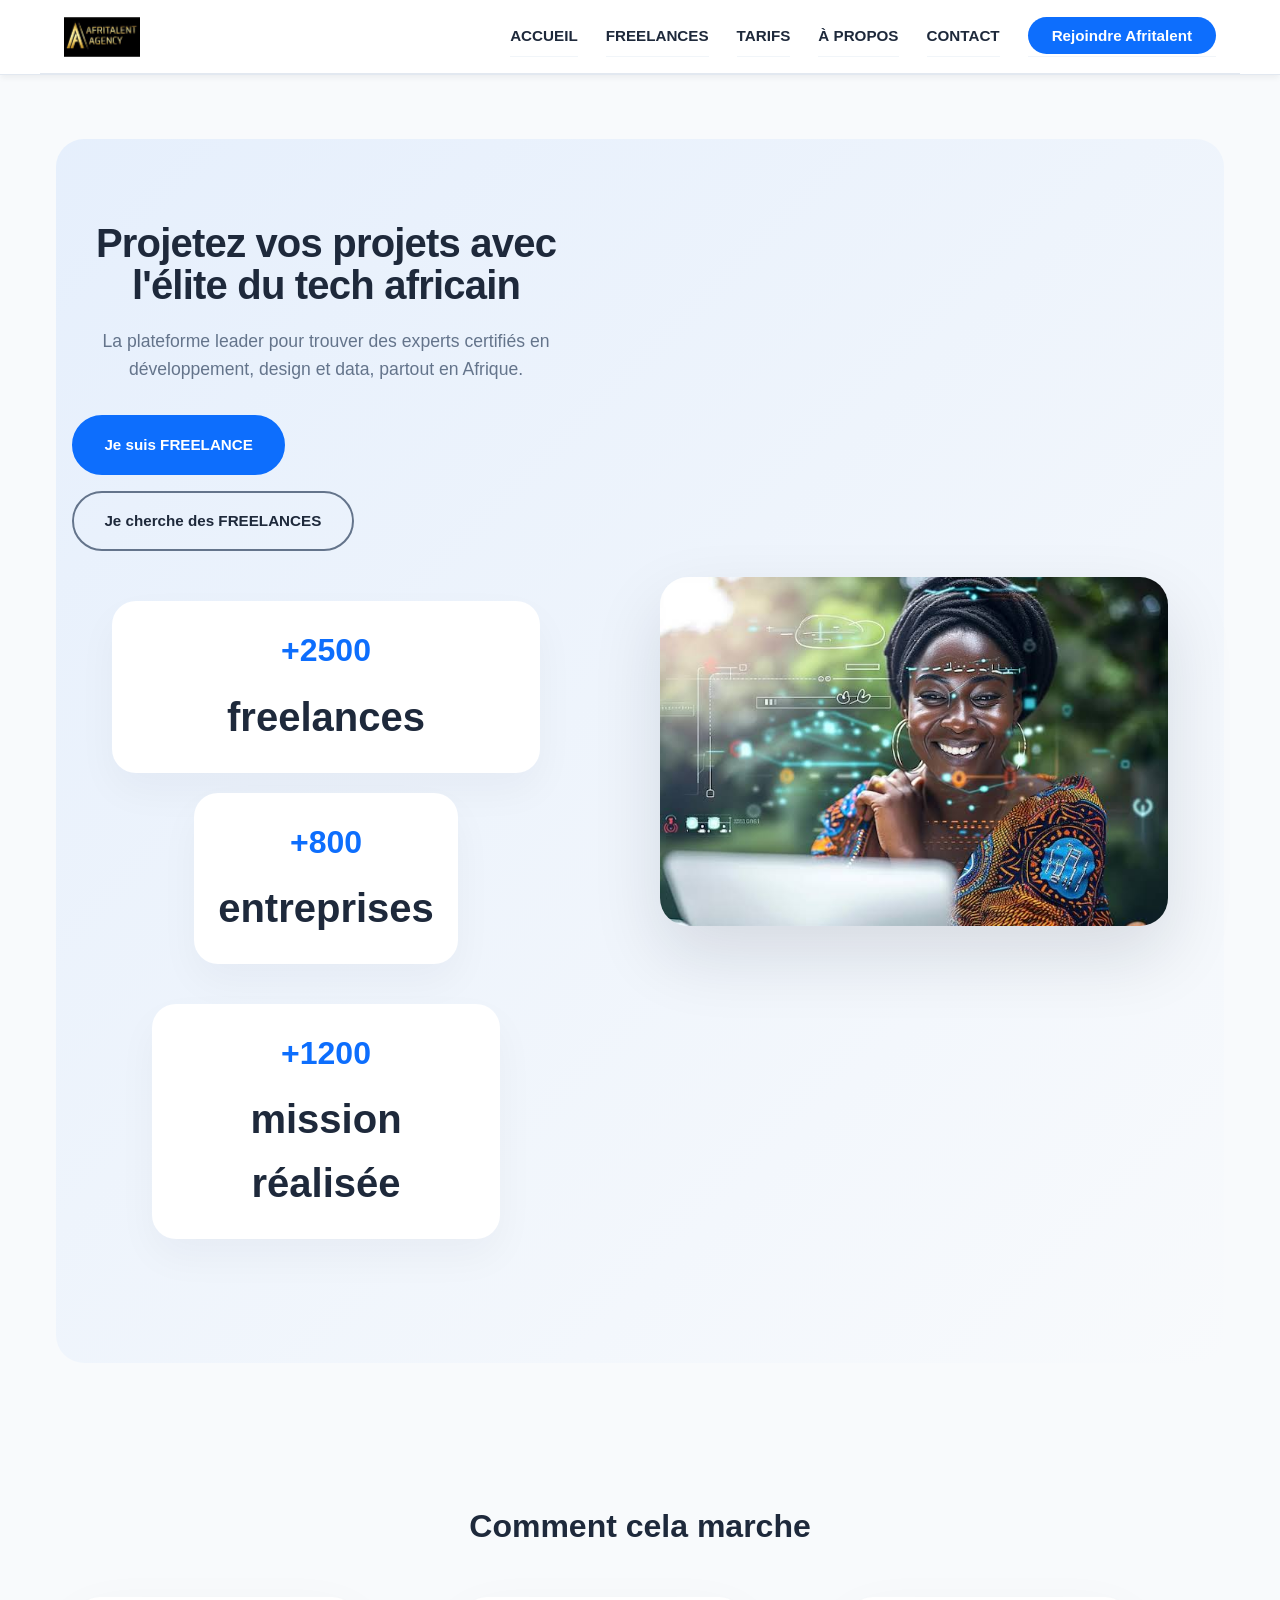
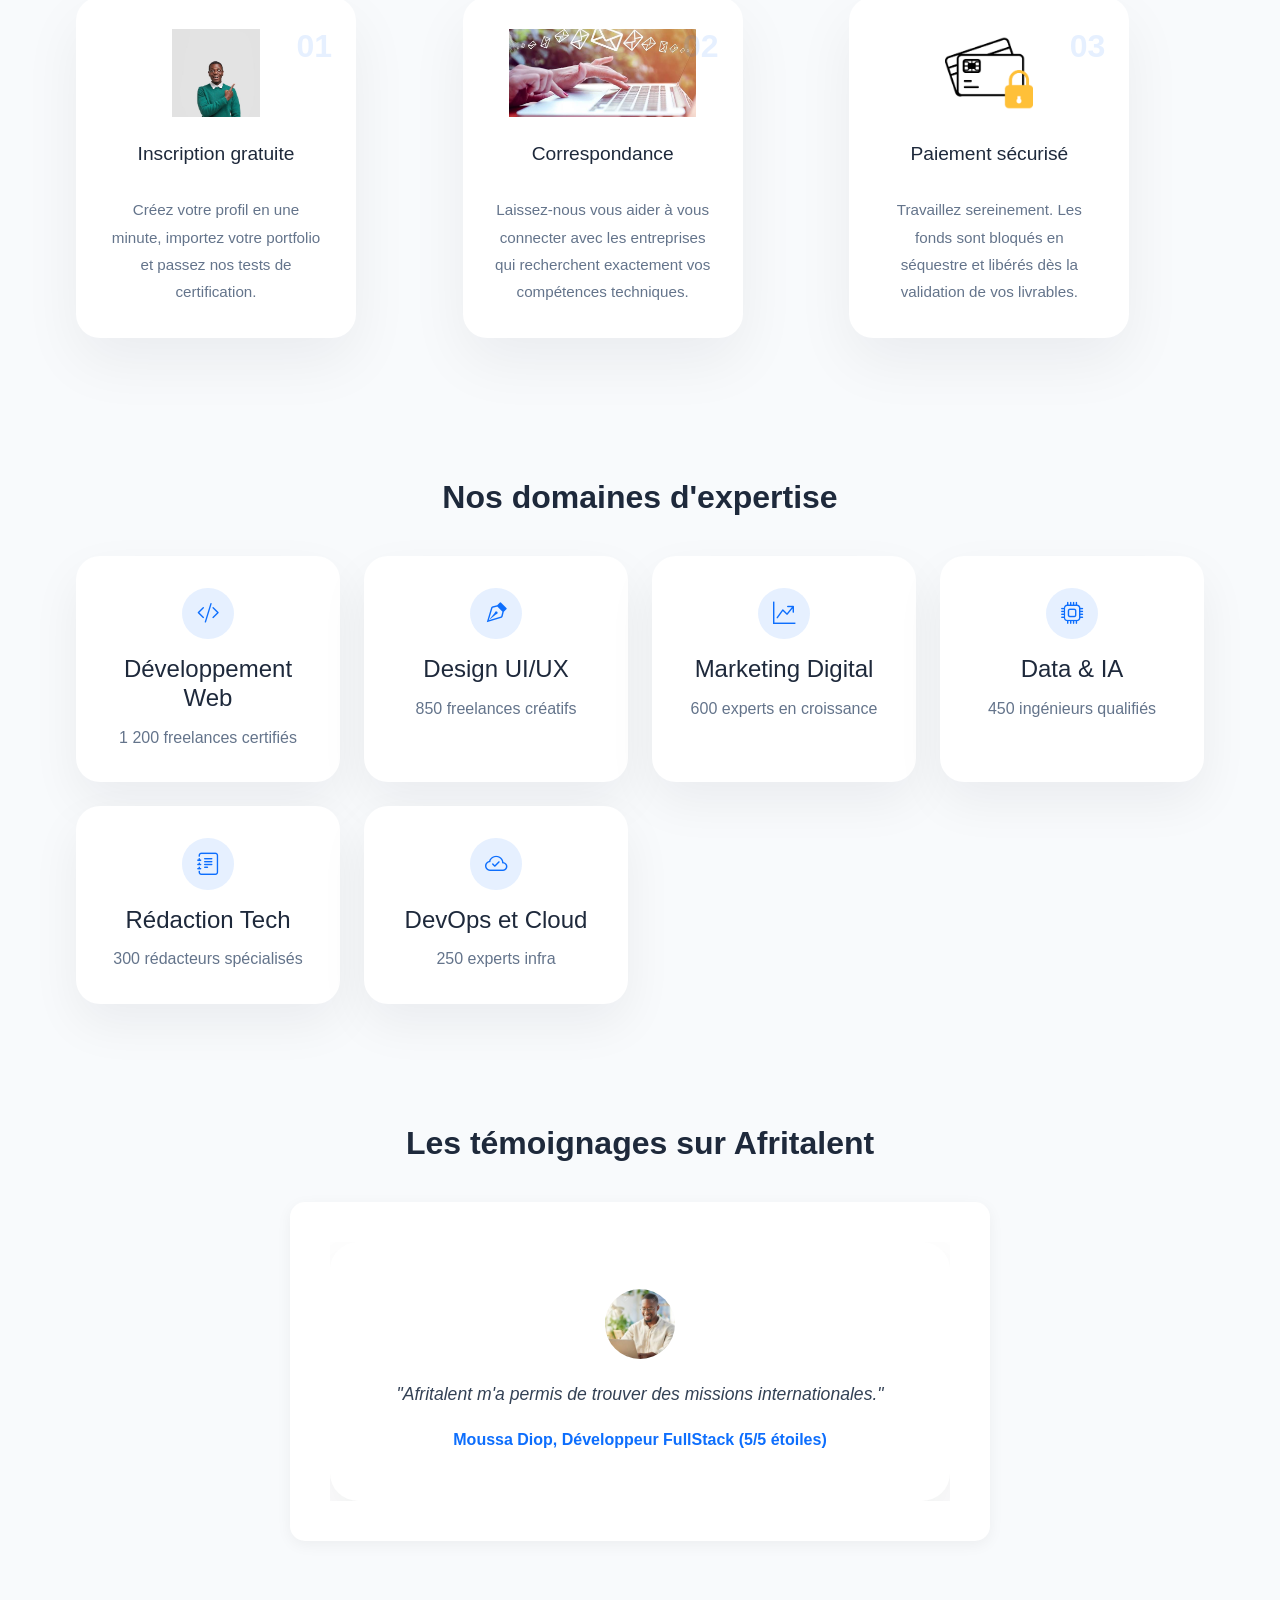
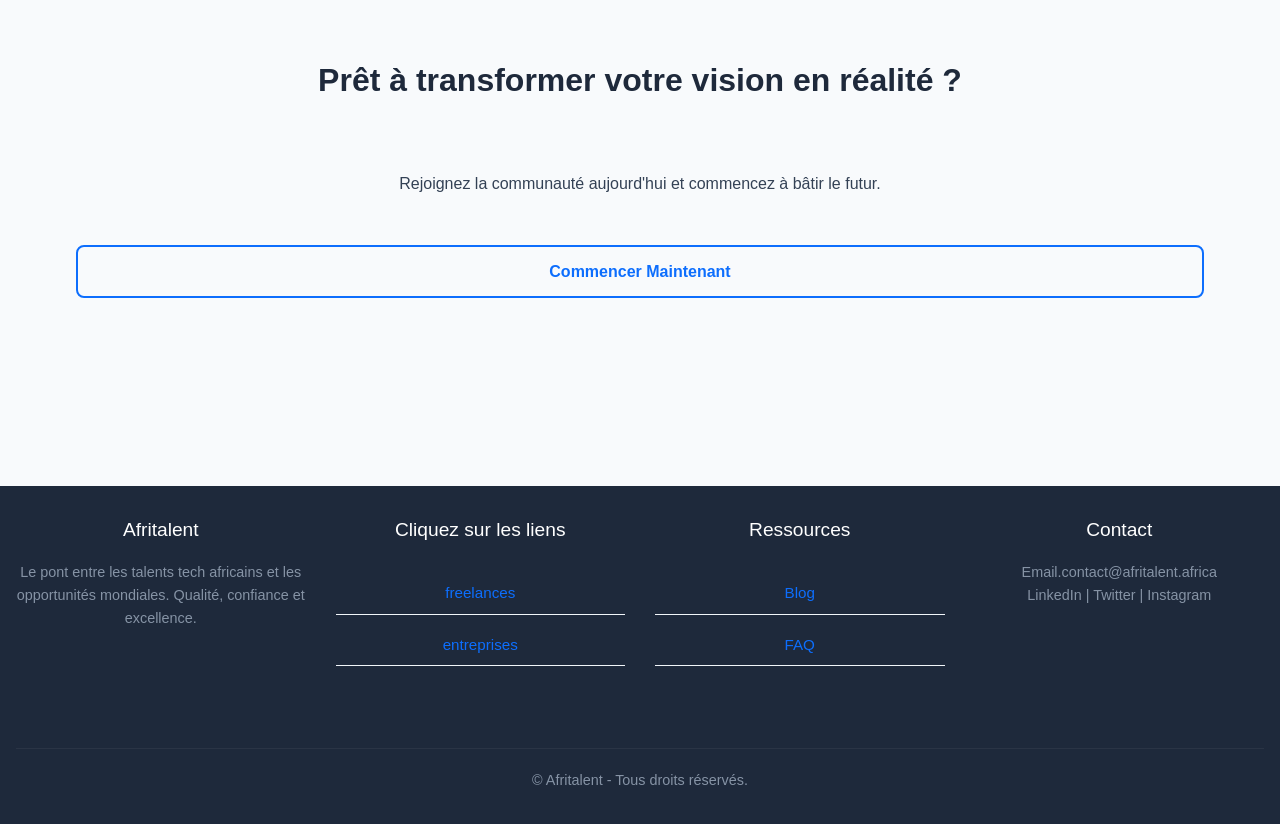
==== commit c98a5c36: "CSS : Bento Grid, sections hero et catégories, effets hover" ====
--- a/index.html
+++ b/index.html
@@ -3,24 +3,21 @@
 <head> 
 <meta charset="UTF-8"> 
 <meta name="viewport" content="width=device-width, initial-scale=1.0"> 
-<title>INDEX</title> 
-<!-- Bootstrap 5 via CDN : feuille de style --> 
-<link 
-href="https://cdn.jsdelivr.net/npm/bootstrap@5.3.0/dist/css/bootstrap.min.css" 
-rel="stylesheet"> 
-<!-- Votre feuille de style personnelle --> 
+<title>Afritalent / Accueil</title>
+<link href="https://cdn.jsdelivr.net/npm/bootstrap@5.3.0/dist/css/bootstrap.min.css" rel="stylesheet">
+<link rel="stylesheet" href="https://cdn.jsdelivr.net/npm/bootstrap-icons@1.11.3/font/bootstrap-icons.min.css">
 <link rel="stylesheet" href="css/style.css">
 </head>
 <body>
 <header>
     <nav>
-        <a href="index.html">
+        <a href="index.html" class="brand">
             <img src="images.afri/logoafri.jpg" alt="Logo Afritalent">
         </a>
-        <button type="button" class="menu-toggle" aria-label="Ouvrir le menu">
+        <button type="button" class="menu-toggle" aria-label="Ouvrir le menu" aria-expanded="false">
             <span></span>
         </button>
-        <ul>
+        <ul class="nav-links">
             <li><a href="index.html">ACCUEIL</a></li>
             <li><a href="freelances.html">FREELANCES</a></li>
             <li><a href="tarifs.html">TARIFS</a></li>
@@ -55,7 +52,7 @@
             </div>
         </div>
         <div class="hero-image">
-            <img src="images.afri/images (3).jpg" alt="Illustration Afritalent">
+            <img src="images.afri/images (1).jpg" alt="Illustration Afritalent">
         </div>
     </section>
     <section class="how-it-works">
@@ -83,22 +80,78 @@
     </section>
     <section class="categories">
         <h2>Nos domaines d'expertise</h2>
-        <ul>
-            <li>Développement Web (1 200 freelances)</li>
-            <li>Design UI/UX (850 freelances)</li>
-            <li>Marketing Digital (600 freelances)</li>
-            <li>Data & amp IA (450 freelances)</li>
-            <li>Rédaction Tech (300 freelances)</li>
-            <li>DevOps et Cloud (250 freelances)</li>
-        </ul>
+        <div class="categories-grid">
+            <div class="category-card">
+                <i class="bi bi-code-slash"></i>
+                <h3>Développement Web</h3>
+                <p>1 200 freelances certifiés</p>
+            </div>
+            <div class="category-card">
+                <i class="bi bi-vector-pen"></i>
+                <h3>Design UI/UX</h3>
+                <p>850 freelances créatifs</p>
+            </div>
+            <div class="category-card">
+                <i class="bi bi-graph-up-arrow"></i>
+                <h3>Marketing Digital</h3>
+                <p>600 experts en croissance</p>
+            </div>
+            <div class="category-card">
+                <i class="bi bi-cpu"></i>
+                <h3>Data & IA</h3>
+                <p>450 ingénieurs qualifiés</p>
+            </div>
+            <div class="category-card">
+                <i class="bi bi-journal-text"></i>
+                <h3>Rédaction Tech</h3>
+                <p>300 rédacteurs spécialisés</p>
+            </div>
+            <div class="category-card">
+                <i class="bi bi-cloud-check"></i>
+                <h3>DevOps et Cloud</h3>
+                <p>250 experts infra</p>
+            </div>
+        </div>
     </section>
     <section class="testimonials">
-        <h2>Les témoignages sur Afritalent</h2>
-        <div class="testimonial-card">
-            <blockquote>Afritalent m'a permis de trouver des missions internationales.</blockquote>
-            <p class="testimonial-author">Moussa Diop, Développeur FullStack (5/5 étoiles)</p>
-            <img src="images.afri/images (8).jpg" alt="Portrait de Moussa Diop">
+         <h2>Les témoignages sur Afritalent</h2>
+        
+        <!-- Carrousel Bootstrap 5 -->
+        <div id="afriTestimonialCarousel" class="carousel slide testimonial-carousel" data-bs-ride="carousel">
+            <div class="carousel-inner">
+                
+                <!-- Témoignage 1 (Actif par défaut) -->
+                <div class="carousel-item active">
+                    <div class="testimonial-card">
+                        <img src="images.afri/images (16).jpg" alt="Portrait de Moussa Diop" class="testimonial-img">
+                        <blockquote class="testimonial-text">"Afritalent m'a permis de trouver des missions internationales."</blockquote>
+                        <p class="testimonial-author">Moussa Diop, Développeur FullStack (5/5 étoiles)</p>
+                    </div>
+                </div>
+                
+                <!-- Témoignage 2 (Nécessaire pour voir l'effet de défilement du carousel) -->
+                <div class="carousel-item">
+                    <div class="testimonial-card">
+                        <img src="images.afri/entre.png" alt="Portrait Partenaire" class="testimonial-img">
+                        <blockquote class="testimonial-text">"Une plateforme d'excellence pour recruter les meilleurs profils tech."</blockquote>
+                        <p class="testimonial-author">Entreprise Partenaire, Tech Recruiter (5/5 étoiles)</p>
+                    </div>
+                </div>
+
+            </div>
+            
+            <!-- Commandes Flèches Précédent / Suivant -->
+            <button class="carousel-control-prev" type="button" data-bs-target="#afriTestimonialCarousel" data-bs-slide="prev">
+                <span class="carousel-control-prev-icon" aria-hidden="true"></span>
+                <span class="visually-hidden">Précédent</span>
+            </button>
+            <button class="carousel-control-next" type="button" data-bs-target="#afriTestimonialCarousel" data-bs-slide="next">
+                <span class="carousel-control-next-icon" aria-hidden="true"></span>
+                <span class="visually-hidden">Suivant</span>
+            </button>
         </div>
+    </section>
+
     </section>
     <section class="cta">
         <h2>Prêt à transformer votre vision en réalité ?</h2>
@@ -137,4 +190,4 @@
 <!-- Votre script JavaScript --> 
 <script src="js/main.js"></script>
 </body>
-</html>+</html>
--- a/css/style.css
+++ b/css/style.css
@@ -1787,4 +1787,388 @@
         display: flex;
         flex-direction: column;
     }
-}+}
+/* ==========================================================================
+   1. CODE DU COMMIT 3 (Tu le laisses au début de ton fichier)
+   ========================================================================== */
+:root {
+    --primary-color: #0d6efd;
+    /* ... tes variables, ton reset, ta navbar, etc. ... */
+}
+
+/* ==========================================================================
+   2. CODE DU COMMIT 4 (Tu viens le coller ici, juste en dessous)
+   ========================================================================== */
+   
+/* --- SECTION HERO --- */
+.hero {
+    display: flex;
+    /* ... le style asymétrique ... */
+}
+
+/* --- BENTO GRID --- */
+.bento-grid {
+    display: grid;
+    grid-template-columns: repeat(3, 1fr);
+    /* ... le style du bento ... */
+}
+
+/* --- EFFETS HOVER DES CATÉGORIES --- */
+.category-card {
+    transition: all 0.3s ease;
+}
+.category-card:hover {
+    transform: translateY(-8px);
+    box-shadow: 0 20px 30px rgba(0,0,0,0.08);
+}
+
+/* --- CAROUSEL TÉMOIGNAGES --- */
+.testimonial-carousel {
+    padding: 1.5rem 0;
+}
+.testimonial-card {
+    background-color: #ffffff;
+    padding: 2rem;
+    border-radius: 28px;
+    box-shadow: 0 25px 60px rgba(15, 23, 42, 0.08);
+    text-align: center;
+    max-width: 720px;
+    margin: 0 auto;
+}
+.testimonial-img {
+    width: 96px;
+    height: 96px;
+    border-radius: 50%;
+    object-fit: cover;
+    margin: 0 auto 1.25rem;
+}
+.testimonial-text {
+    font-size: 1.1rem;
+    line-height: 1.8;
+    color: #334155;
+    margin: 0 0 1rem;
+}
+.testimonial-author {
+    font-weight: 700;
+    color: #0d6efd;
+}
+
+.hero {
+    display: flex;
+    gap: 3rem;
+    align-items: center;
+    padding: 5rem 1.5rem;
+}
+.hero-content {
+    flex: 1;
+    max-width: 640px;
+}
+.hero-content h1 {
+    font-size: clamp(2.8rem, 4vw, 4.2rem);
+    line-height: 1.04;
+    margin-bottom: 1.25rem;
+}
+.hero-content p {
+    color: #64748b;
+    font-size: 1.05rem;
+    max-width: 640px;
+}
+.hero-actions {
+    display: flex;
+    flex-wrap: wrap;
+    gap: 1rem;
+    margin-top: 2rem;
+}
+.hero-actions button,
+.hero-actions .btn-main,
+.hero-actions .btn-secondary {
+    border-radius: 999px;
+    padding: 1rem 1.9rem;
+    font-weight: 700;
+    transition: transform 0.2s ease, background-color 0.2s ease, color 0.2s ease;
+}
+.btn-main {
+    background-color: var(--primary-color);
+    color: #ffffff;
+    border: none;
+}
+.btn-main:hover {
+    background-color: #0b5ed7;
+}
+.btn-secondary {
+    background-color: rgba(13, 110, 253, 0.1);
+    color: var(--primary-color);
+    border: 1px solid rgba(13, 110, 253, 0.2);
+}
+.btn-secondary:hover {
+    background-color: rgba(13, 110, 253, 0.15);
+}
+
+.hero-stats {
+    display: grid;
+    grid-template-columns: repeat(3, minmax(140px, 1fr));
+    gap: 1rem;
+    margin-top: 2.5rem;
+}
+.hero-stat {
+    background-color: #ffffff;
+    padding: 1.5rem;
+    border-radius: 24px;
+    box-shadow: 0 18px 40px rgba(15, 23, 42, 0.04);
+}
+.hero-stat strong {
+    font-size: 2rem;
+    display: block;
+    margin-bottom: 0.5rem;
+    color: var(--primary-color);
+}
+
+.hero-image {
+    flex: 1;
+    display: flex;
+    justify-content: center;
+}
+.hero-image img {
+    width: 100%;
+    max-width: 560px;
+    border-radius: 28px;
+    box-shadow: 0 30px 70px rgba(15, 23, 42, 0.12);
+}
+
+section.how-it-works {
+    padding: 80px 20px;
+}
+section.how-it-works h2 {
+    margin-bottom: 2rem;
+}
+section.how-it-works .card-grid {
+    display: grid;
+    gap: 2rem;
+    grid-template-columns: repeat(3, minmax(280px, 1fr));
+    align-items: stretch;
+    justify-content: center;
+    grid-auto-rows: 1fr;
+    max-width: 1200px;
+    margin: 0 auto;
+}
+section.how-it-works .card-grid article {
+    background-color: #ffffff;
+    border-radius: 24px;
+    padding: 2rem;
+    box-shadow: 0 24px 60px rgba(15, 23, 42, 0.06);
+    position: relative;
+    overflow: hidden;
+    min-height: 100%;
+    display: flex;
+    flex-direction: column;
+    justify-content: flex-start;
+}
+section.how-it-works .card-grid article span {
+    font-size: 2rem;
+    color: rgba(13,110,253,0.1);
+    position: absolute;
+    top: 1.5rem;
+    right: 1.5rem;
+    font-weight: 800;
+}
+section.how-it-works .card-grid article img {
+    height: 88px;
+    margin-bottom: 1.5rem;
+    object-fit: contain;
+}
+section.how-it-works .card-grid article h3 {
+    margin-bottom: 0.75rem;
+}
+section.how-it-works .card-grid article p {
+    color: #64748b;
+    line-height: 1.8;
+    margin-top: 1rem;
+}
+
+.categories-grid {
+    display: grid;
+    grid-template-columns: repeat(auto-fit, minmax(220px, 1fr));
+    gap: 1.5rem;
+    margin-top: 2rem;
+}
+.category-card {
+    background-color: #ffffff;
+    padding: 2rem;
+    border-radius: 24px;
+    box-shadow: 0 20px 50px rgba(15, 23, 42, 0.06);
+    text-align: center;
+    transition: transform 0.3s ease, box-shadow 0.3s ease;
+}
+.category-card:hover {
+    transform: translateY(-6px);
+    box-shadow: 0 28px 60px rgba(15, 23, 42, 0.1);
+}
+.category-card i {
+    display: inline-flex;
+    width: 3.2rem;
+    height: 3.2rem;
+    align-items: center;
+    justify-content: center;
+    margin-bottom: 1rem;
+    font-size: 1.4rem;
+    color: var(--primary-color);
+    background-color: rgba(13, 110, 253, 0.1);
+    border-radius: 50%;
+}
+.category-card h3 {
+    margin-bottom: 0.75rem;
+}
+.category-card p {
+    margin: 0;
+    color: #64748b;
+}
+
+.hero-actions a,
+.hero-actions button {
+    display: inline-flex;
+    align-items: center;
+    justify-content: center;
+    text-decoration: none;
+}
+
+header nav {
+    display: flex;
+    align-items: center;
+    justify-content: space-between;
+    max-width: 1200px;
+    margin: 0 auto;
+    padding: 1rem 1.5rem;
+}
+.brand img {
+    max-height: 45px;
+}
+.menu-toggle {
+    display: none;
+    appearance: none;
+    border: none;
+    background: transparent;
+    width: 44px;
+    height: 44px;
+    cursor: pointer;
+    position: relative;
+}
+.menu-toggle span,
+.menu-toggle span::before,
+.menu-toggle span::after {
+    display: block;
+    width: 24px;
+    height: 3px;
+    background-color: var(--dark-color);
+    border-radius: 999px;
+    position: absolute;
+    left: 50%;
+    transform: translateX(-50%);
+}
+.menu-toggle span::before {
+    content: '';
+    top: -7px;
+}
+.menu-toggle span::after {
+    content: '';
+    top: 7px;
+}
+
+.nav-links {
+    display: flex;
+    align-items: center;
+    gap: 1.75rem;
+    list-style: none;
+    margin: 0;
+    padding: 0;
+}
+.nav-links li a {
+    color: var(--dark-color);
+    text-decoration: none;
+    font-weight: 600;
+    text-transform: uppercase;
+    font-size: 0.95rem;
+}
+.nav-links li a:hover {
+    color: var(--primary-color);
+}
+.nav-cta {
+    padding: 0.9rem 1.75rem;
+    border-radius: 999px;
+    background-color: var(--primary-color);
+    color: #ffffff;
+}
+.nav-cta:hover {
+    background-color: #0b5ed7;
+}
+
+@media (max-width: 992px) {
+    .hero {
+        flex-direction: column-reverse;
+        text-align: center;
+        gap: 2rem;
+    }
+    .hero-content {
+        max-width: 100%;
+    }
+    .hero-stats {
+        grid-template-columns: repeat(auto-fit, minmax(140px, 1fr));
+    }
+}
+
+@media (max-width: 768px) {
+    .hero {
+        padding: 3rem 1rem;
+    }
+    header nav {
+        padding: 1rem;
+    }
+    .menu-toggle {
+        display: block;
+    }
+    .nav-links {
+        position: absolute;
+        top: 100%;
+        right: 1rem;
+        left: 1rem;
+        background: #ffffff;
+        flex-direction: column;
+        align-items: stretch;
+        gap: 0;
+        border-radius: 24px;
+        padding: 1rem;
+        border: 1px solid #e5e7eb;
+        display: none;
+        box-shadow: 0 20px 40px rgba(15, 23, 42, 0.08);
+    }
+    .nav-links.show {
+        display: flex;
+    }
+    .nav-links li {
+        width: 100%;
+    }
+    .nav-links li a {
+        width: 100%;
+        display: block;
+        padding: 0.85rem 1rem;
+        text-transform: none;
+    }
+    .nav-cta {
+        width: 100%;
+        text-align: center;
+    }
+    .card-grid,
+    .categories-grid {
+        grid-template-columns: 1fr;
+    }
+    .hero-actions {
+        justify-content: center;
+    }
+}
+
+/* ==========================================================================
+   1. CODE DU COMMIT 3 (Tu le laisses au début de ton fichier)
+   ========================================================================== */
+:root {
+    --primary-color: #0d6efd;
+    /* ... tes variables, ton reset, ta navbar, etc. ... */
+}
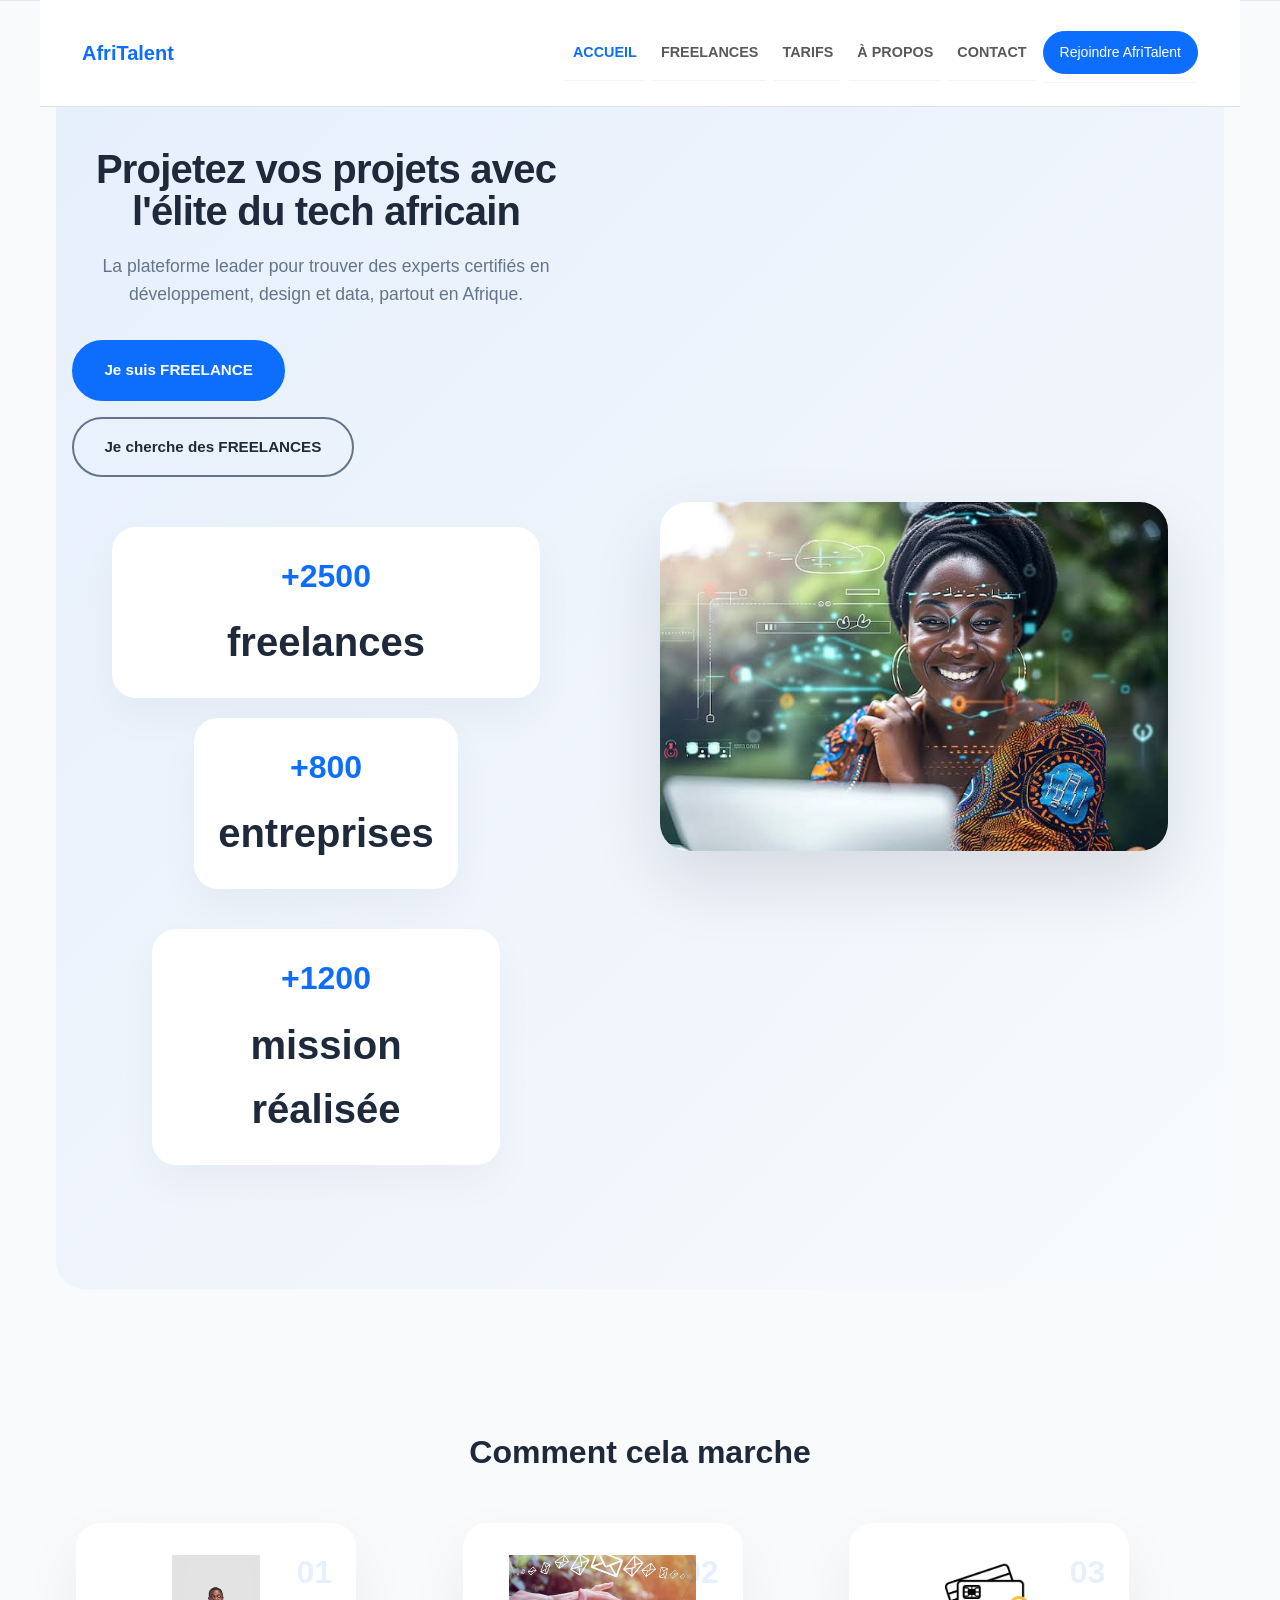
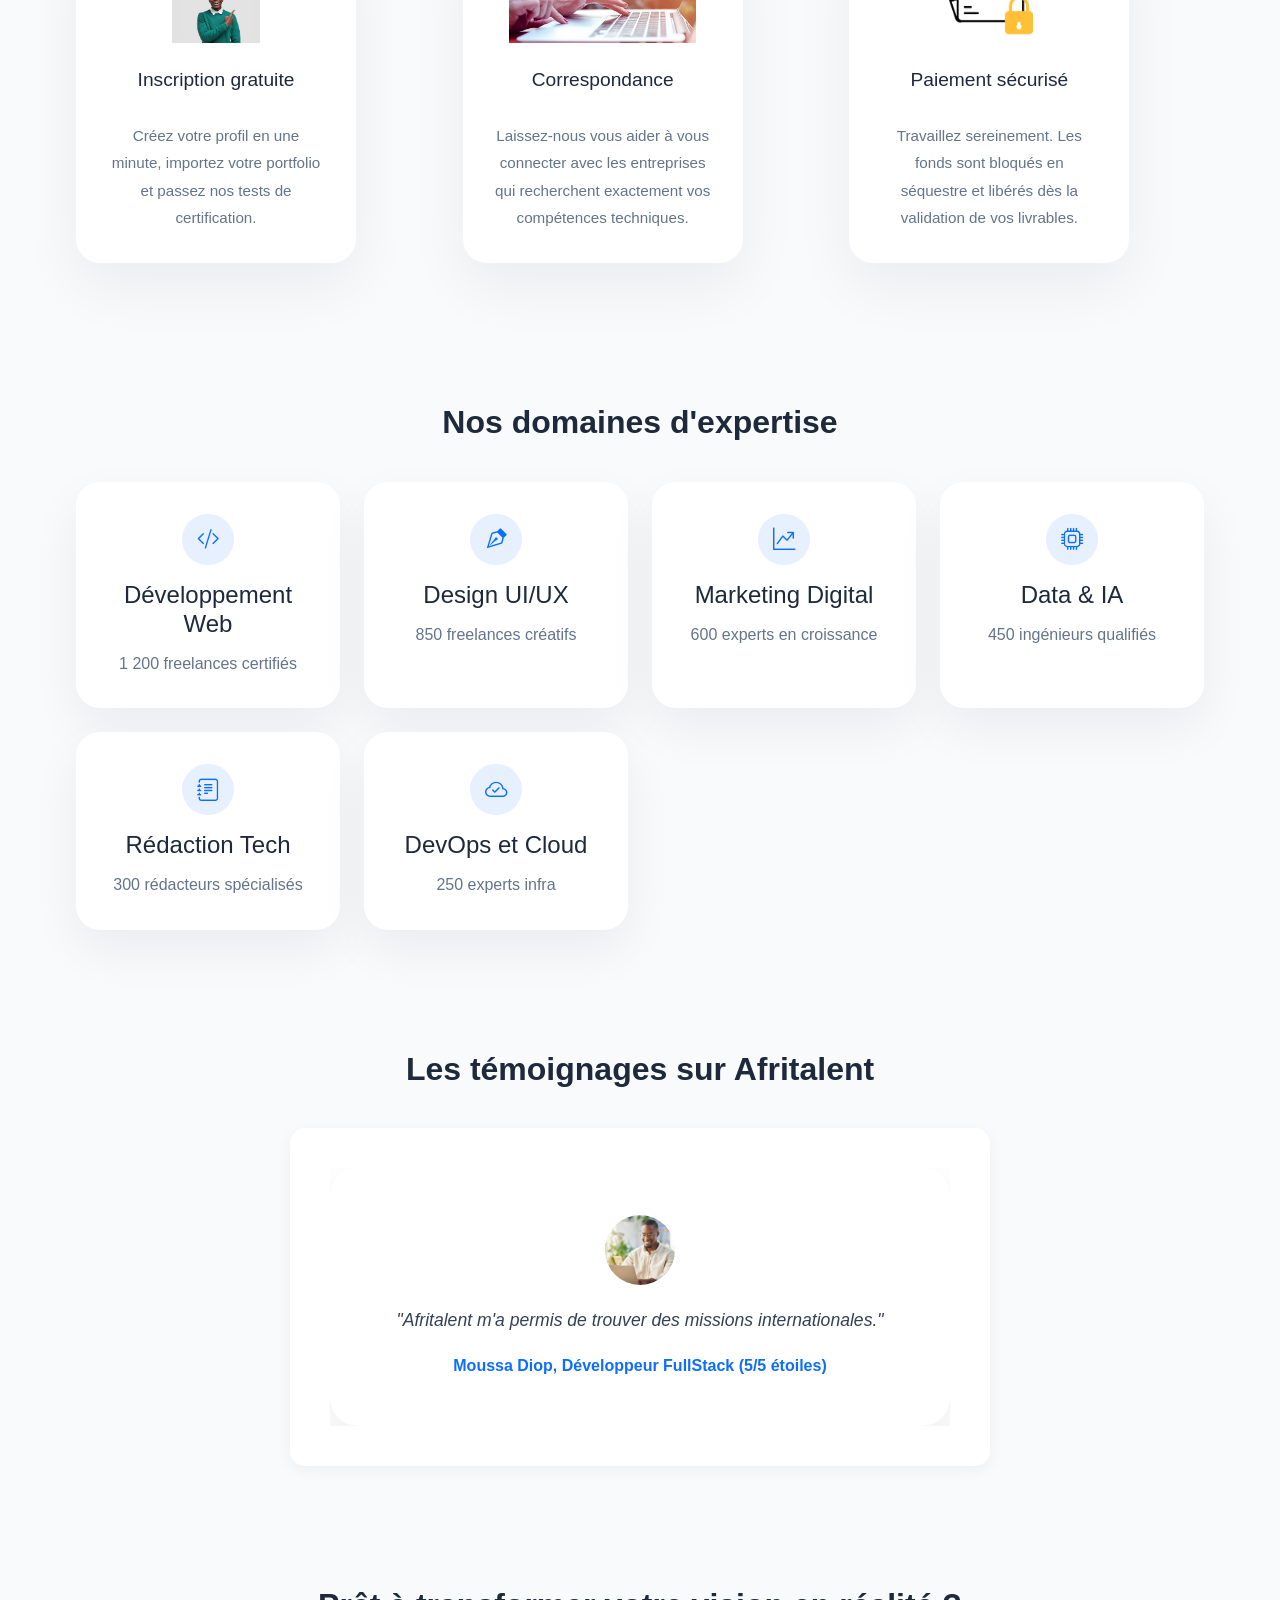
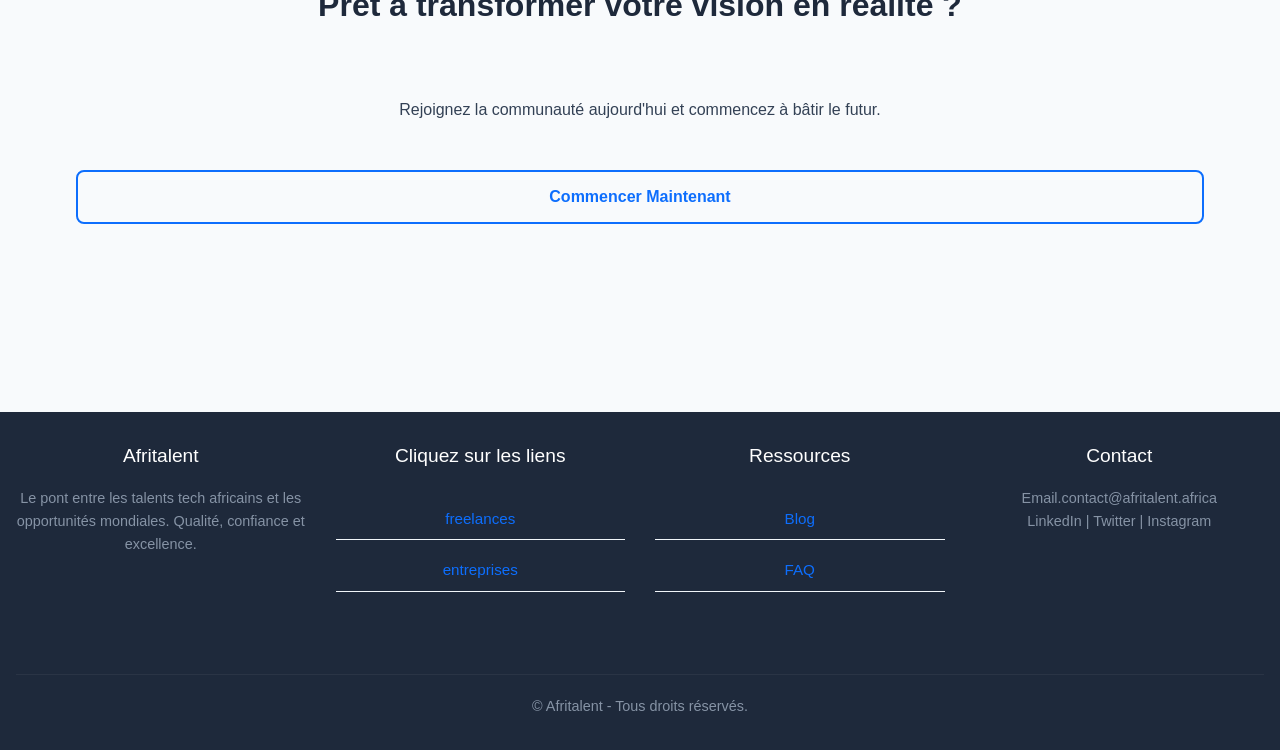
==== commit 7a28a3fd: "CSS : responsive design mobile et tablette, media queries" ====
--- a/index.html
+++ b/index.html
@@ -9,24 +9,34 @@
 <link rel="stylesheet" href="css/style.css">
 </head>
 <body>
-<header>
-    <nav>
-        <a href="index.html" class="brand">
-            <img src="images.afri/logoafri.jpg" alt="Logo Afritalent">
-        </a>
-        <button type="button" class="menu-toggle" aria-label="Ouvrir le menu" aria-expanded="false">
-            <span></span>
-        </button>
-        <ul class="nav-links">
-            <li><a href="index.html">ACCUEIL</a></li>
-            <li><a href="freelances.html">FREELANCES</a></li>
-            <li><a href="tarifs.html">TARIFS</a></li>
-            <li><a href="about.html">À PROPOS</a></li>
-            <li><a href="contact.html">CONTACT</a></li>
-            <li><a href="#">Rejoindre Afritalent</a></li>
-        </ul>
-    </nav>
-</header>
+<!-- ==========================================================================
+         1. NAVBAR RESPONSIVE FIXE (Menu Hamburger)
+         ========================================================================== -->
+    <header>
+        <nav class="navbar navbar-expand-md navbar-light bg-white border-bottom fixed-top" aria-label="Navigation principale">
+            <div class="container">
+                <a class="navbar-brand fw-bold text-primary d-flex align-items-center gap-2" href="index.html">
+                    <span>AfriTalent</span>
+                </a>
+                
+                <button class="navbar-toggler" type="button" data-bs-toggle="collapse" data-bs-target="#navbarNav" aria-controls="navbarNav" aria-expanded="false" aria-label="Toggle navigation">
+                    <span class="navbar-toggler-icon"></span>
+                </button>
+                
+                <div class="collapse navbar-collapse justify-content-end" id="navbarNav">
+                    <ul class="navbar-nav gap-2 text-center pt-3 pt-md-0">
+                        <li class="nav-item"><a class="nav-link active fw-bold text-primary" href="index.html">ACCUEIL</a></li>
+                        <li class="nav-item"><a class="nav-link" href="freelances.html">FREELANCES</a></li>
+                        <li class="nav-item"><a class="nav-link" href="tarifs.html">TARIFS</a></li>
+                        <li class="nav-item"><a class="nav-link" href="about.html">À PROPOS</a></li>
+                        <li class="nav-item"><a class="nav-link" href="contact.html">CONTACT</a></li>
+                        <li class="nav-item"><a class="btn btn-primary btn-sm text-white px-3 mt-2 mt-md-0" href="#">Rejoindre AfriTalent</a></li>
+                    </ul>
+                </div>
+            </div>
+        </nav>
+    </header>
+
 <main>
     <section class="hero">
         <div class="hero-content">
--- a/css/style.css
+++ b/css/style.css
@@ -1788,17 +1788,17 @@
         flex-direction: column;
     }
 }
-/* ==========================================================================
-   1. CODE DU COMMIT 3 (Tu le laisses au début de ton fichier)
-   ========================================================================== */
+
+   /* 1. CODE DU COMMIT 3 (Tu le laisses au début de ton fichier) */
+
 :root {
     --primary-color: #0d6efd;
     /* ... tes variables, ton reset, ta navbar, etc. ... */
 }
 
-/* ==========================================================================
-   2. CODE DU COMMIT 4 (Tu viens le coller ici, juste en dessous)
-   ========================================================================== */
+
+   /* 2. CODE DU COMMIT 4 (Tu viens le coller ici, juste en dessous)
+   */
    
 /* --- SECTION HERO --- */
 .hero {
@@ -2165,10 +2165,235 @@
     }
 }
 
-/* ==========================================================================
-   1. CODE DU COMMIT 3 (Tu le laisses au début de ton fichier)
-   ========================================================================== */
+
+   /* 1. CODE DU COMMIT 3 (Tu le laisses au début de ton fichier) */
+   
 :root {
     --primary-color: #0d6efd;
     /* ... tes variables, ton reset, ta navbar, etc. ... */
 }
+
+
+   /* COMMIT 5 : RESPONSIVE DESIGN & MEDIA QUERIES */
+   
+
+
+   /* A. MOBILE FIRST (Par défaut, adapté pour mobile ~375px) */
+   
+.freelances-hero h1 {
+    font-size: 2rem; /* Titre plus petit sur mobile pour éviter les coupures */
+    font-weight: 800;
+}
+
+.freelances-hero p {
+    font-size: 1rem;
+}
+
+.feature-img-wrapper {
+    width: 100%;
+    height: 180px; /* Image légèrement réduite sur smartphone */
+    overflow: hidden;
+}
+
+
+   /* B. TABLETTE (Écrans supérieurs ou égaux à 768px) */
+  
+@media (min-width: 768px) {
+    .freelances-hero h1 {
+        font-size: 2.5rem; /* Le titre grandit sur tablette */
+    }
+    
+    .feature-img-wrapper {
+        height: 200px;
+    }
+}
+
+
+   /* C. DESKTOP / ORDINATEUR (Écrans supérieurs ou égaux à 1200px) */
+  
+@media (min-width: 1200px) {
+    .freelances-hero h1 {
+        font-size: 3.2rem; /* Titre géant et expressif sur grand écran */
+    }
+    
+    .freelances-hero p {
+        font-size: 1.25rem; /* Texte d'introduction plus aéré */
+    }
+    
+    .feature-card {
+        /* On renforce un peu l'effet hover du Commit 4 sur ordinateur */
+        margin-bottom: 0; 
+    }
+}
+
+
+   /* COMMIT 5 : RESPONSIVE DESIGN - PAGE TARIFS */
+  
+
+/* --- Base Mobile First (Adapté par défaut pour les écrans de 375px) --- */
+.pricing-hero h1 {
+    font-size: 1.85rem;
+    font-weight: 800;
+}
+
+.pricing-hero h1 span {
+    color: #0d6efd; /* Reprend la touche de couleur dynamique du commit 4 */
+}
+
+/* On fluidifie l'affichage des prix sur smartphone */
+.pricing-card {
+    transition: transform 0.3s ease, box-shadow 0.3s ease;
+}
+
+/* --- Breakpoint Tablette (>= 768px) --- */
+@media (min-width: 768px) {
+    .pricing-hero h1 {
+        font-size: 2.4rem;
+    }
+}
+
+/* --- Breakpoint Desktop (>= 1200px) --- */
+@media (min-width: 1200px) {
+    .pricing-hero h1 {
+        font-size: 3rem;
+    }
+    
+    /* Effet d'accentuation visuelle uniquement sur ordinateur */
+    .pricing-card:hover {
+        transform: scale(1.03);
+        box-shadow: 0 15px 30px rgba(13, 110, 253, 0.1);
+    }
+}
+
+   /* COMMIT 5 : RESPONSIVE DESIGN & MEDIA QUERIES */
+   
+
+
+   /* A. MOBILE FIRST (Par défaut, adapté pour mobile ~375px) */
+   
+.freelances-hero h1 {
+    font-size: 2rem; /* Titre plus petit sur mobile pour éviter les coupures */
+    font-weight: 800;
+}
+
+.freelances-hero p {
+    font-size: 1rem;
+}
+
+.feature-img-wrapper {
+    width: 100%;
+    height: 180px; /* Image légèrement réduite sur smartphone */
+    overflow: hidden;
+}
+
+
+   /* B. TABLETTE (Écrans supérieurs ou égaux à 768px) */
+  
+@media (min-width: 768px) {
+    .freelances-hero h1 {
+        font-size: 2.5rem; /* Le titre grandit sur tablette */
+    }
+    
+    .feature-img-wrapper {
+        height: 200px;
+    }
+}
+
+
+   /* C. DESKTOP / ORDINATEUR (Écrans supérieurs ou égaux à 1200px) */
+  
+@media (min-width: 1200px) {
+    .freelances-hero h1 {
+        font-size: 3.2rem; /* Titre géant et expressif sur grand écran */
+    }
+    
+    .freelances-hero p {
+        font-size: 1.25rem; /* Texte d'introduction plus aéré */
+    }
+    
+    .feature-card {
+        /* On renforce un peu l'effet hover du Commit 4 sur ordinateur */
+        margin-bottom: 0; 
+    }
+}
+
+
+   /* COMMIT 5 : RESPONSIVE DESIGN - PAGE À PROPOS */
+   
+
+/* --- Ajustements Fluides Mobile First (< 576px) --- */
+.about-hero h1 {
+    font-size: 2rem;
+}
+
+.value-card, .member-card, .stat-card {
+    transition: transform 0.3s ease, box-shadow 0.3s ease;
+}
+
+/* Évite les débordements de texte sur les petits écrans de 375px */
+.stat-card h3 {
+    font-size: 1.85rem;
+}
+
+/* --- Media Query Tablette (>= 768px) --- */
+@media (min-width: 768px) {
+    .about-hero h1 {
+        font-size: 2.75rem;
+    }
+    
+    .stat-card h3 {
+        font-size: 2.25rem;
+    }
+}
+
+/* --- Media Query Desktop (>= 992px) --- */
+@media (min-width: 992px) {
+    .about-hero h1 {
+        font-size: 3.5rem;
+    }
+
+    .stat-card h3 {
+        font-size: 3rem;
+    }
+}
+
+   /* COMMIT 5 : RESPONSIVE DESIGN - PAGE CONTACT */
+ 
+
+/* --- Configuration Globale Mobile First (< 768px) --- */
+.contact-intro h1 {
+    font-size: 2.2rem;
+    font-weight: 800;
+}
+
+.contact-intro h1 span {
+    color: #0d6efd; /* Touche dynamique Commit 4 */
+}
+
+/* On force les champs de saisie à avoir une hauteur adaptée au tactile sur mobile */
+.form-control, .form-select {
+    font-size: 1rem;
+}
+
+/* --- Media Query Tablette (>= 768px) --- */
+@media (min-width: 768px) {
+    .contact-intro h1 {
+        font-size: 2.8rem;
+    }
+}
+
+/* --- Media Query Desktop (>= 1200px) --- */
+@media (min-width: 1200px) {
+    .contact-intro h1 {
+        font-size: 3.5rem;
+    }
+    
+    /* Légère animation sur la carte formulaire au survol (Optionnel Commit 4) */
+    .contact-form {
+        transition: box-shadow 0.3s ease;
+    }
+    
+    .contact-form:hover {
+        box-shadow: 0 15px 30px rgba(0, 0, 0, 0.08) ;
+    }
+}
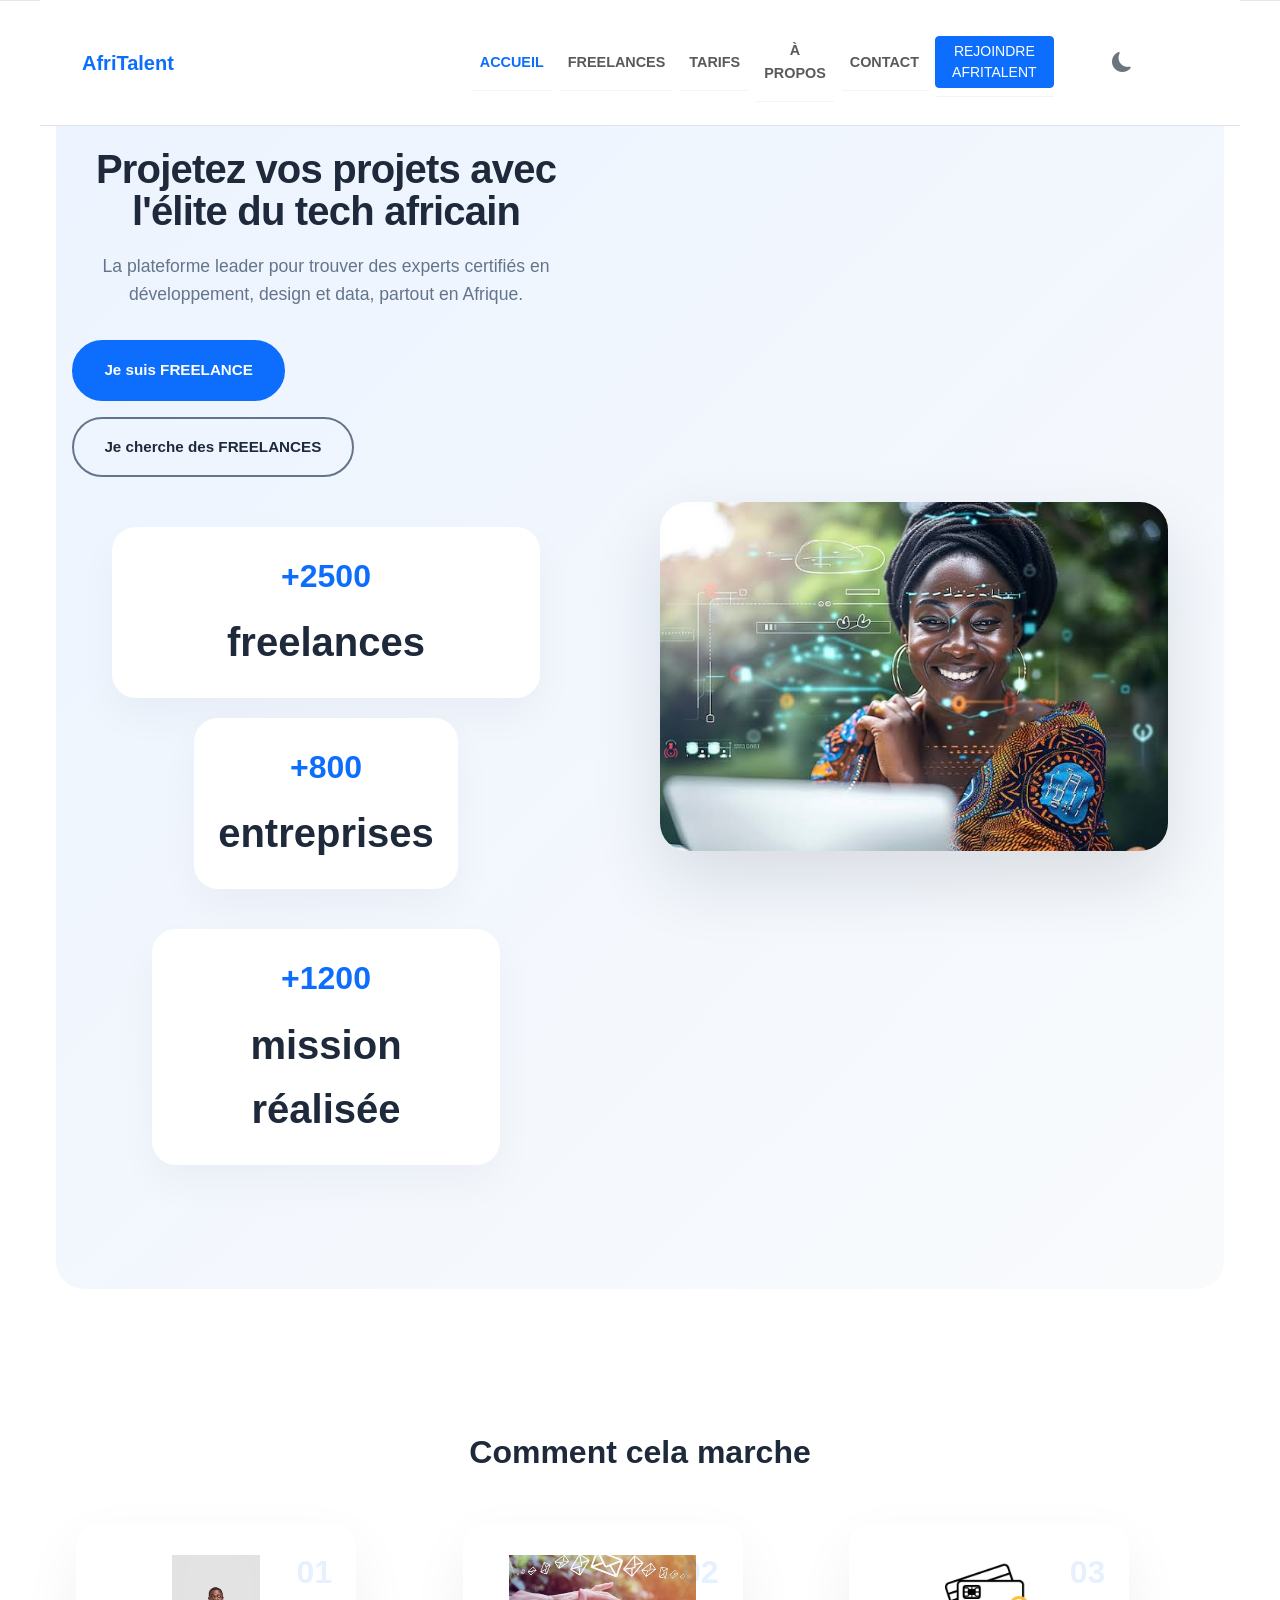
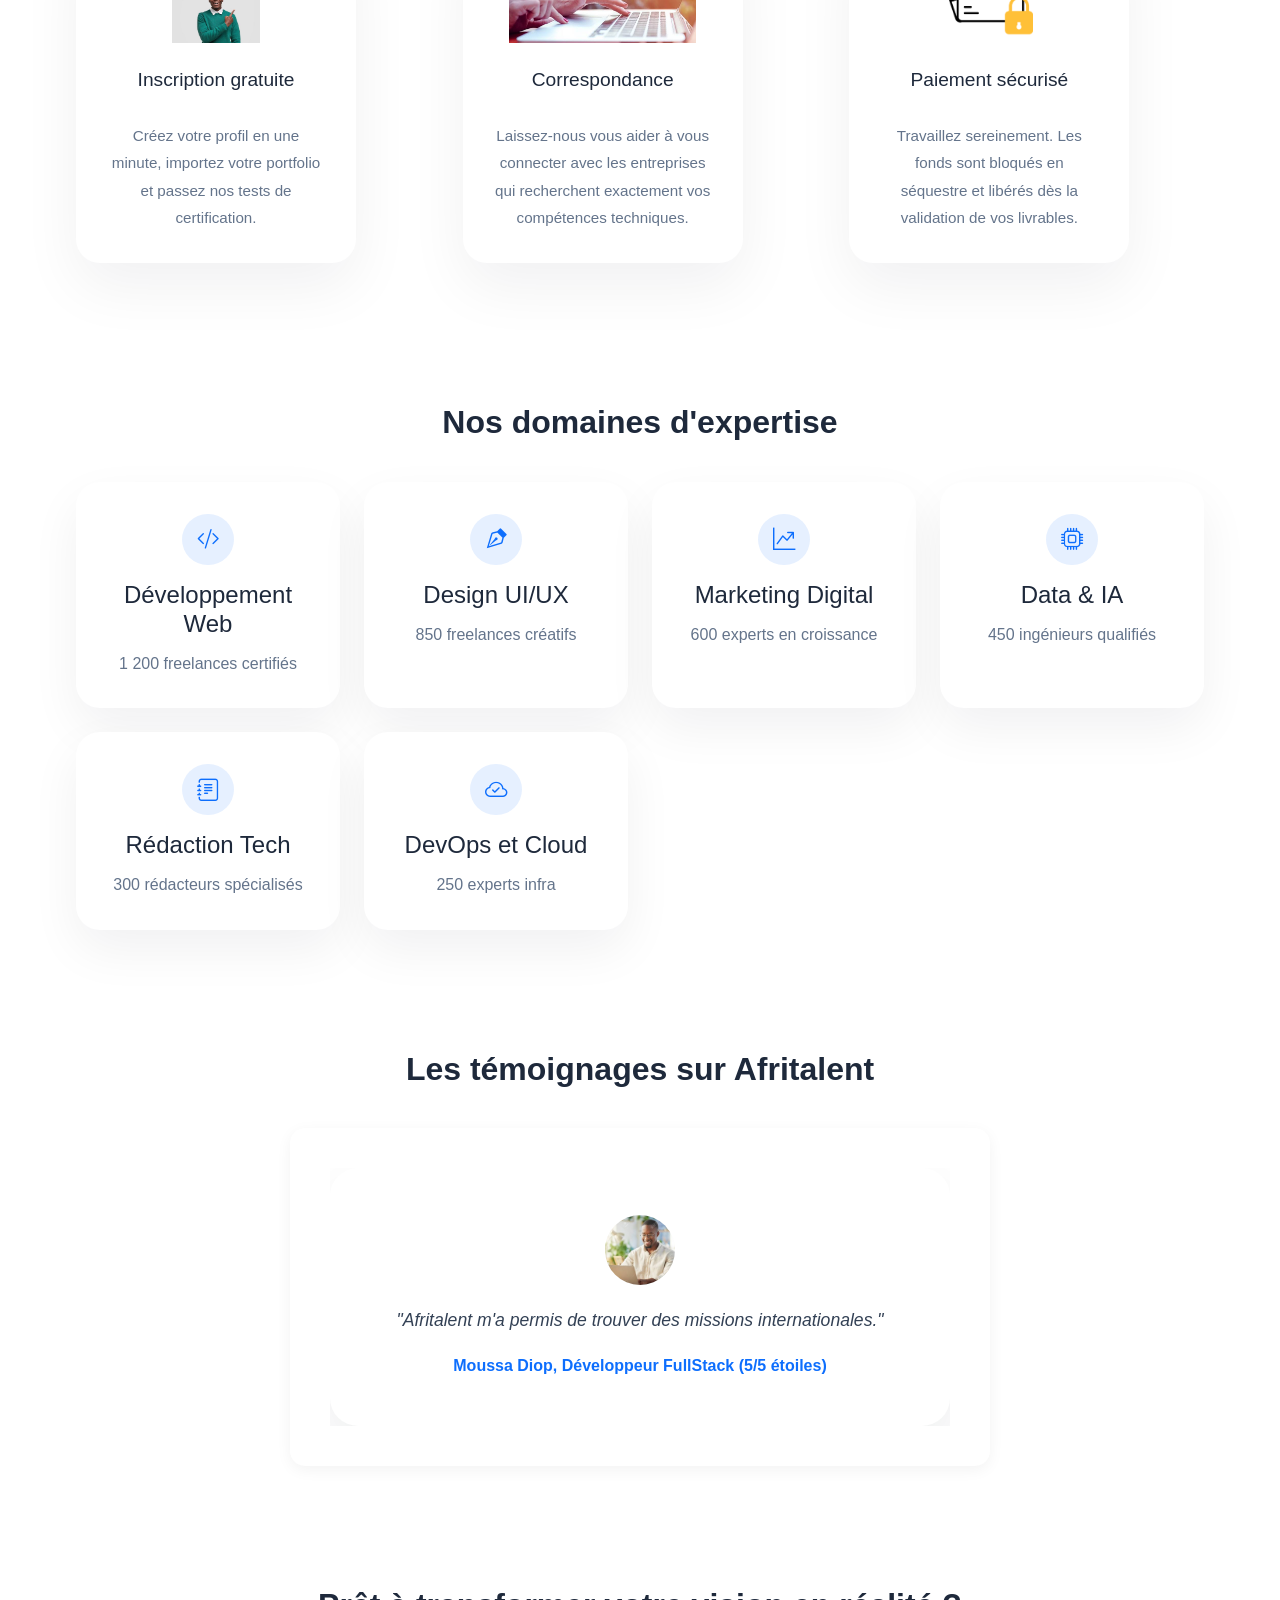
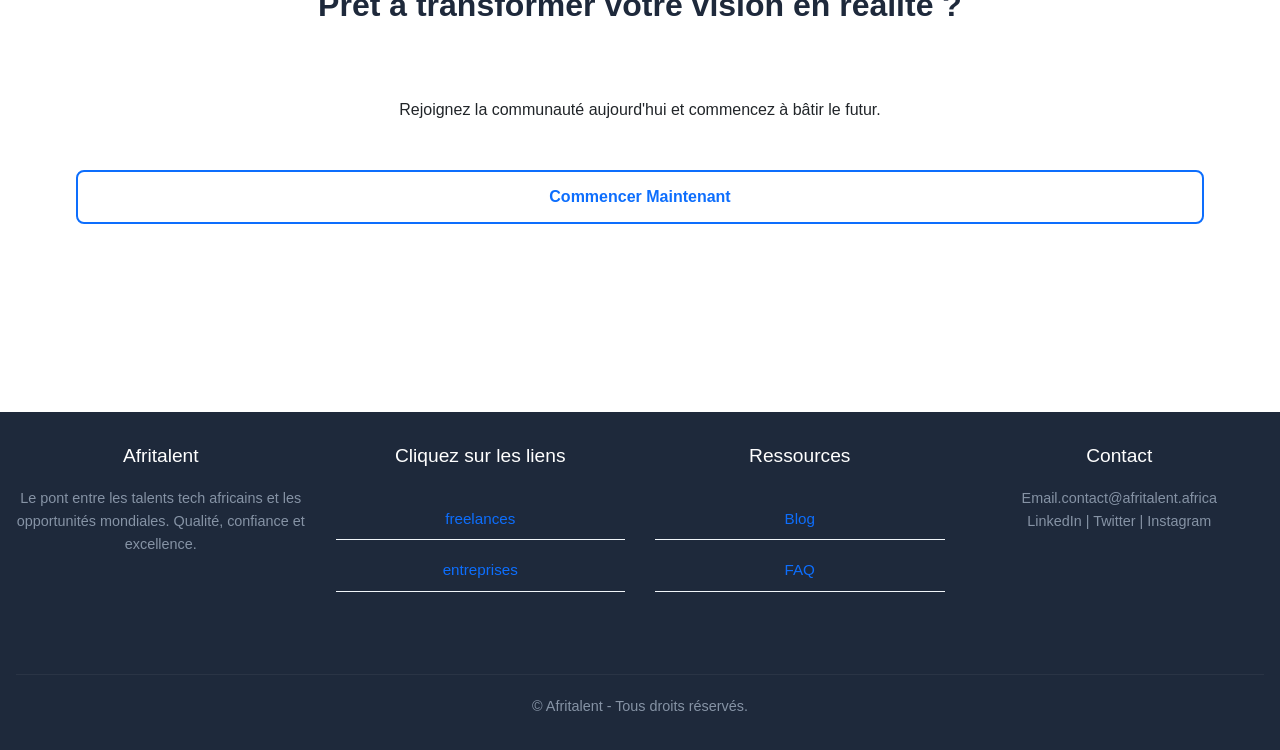
==== commit faf1e496: "JS : dark mode avec localStorage, navbar dynamique au scroll" ====
--- a/index.html
+++ b/index.html
@@ -9,9 +9,9 @@
 <link rel="stylesheet" href="css/style.css">
 </head>
 <body>
-<!-- ==========================================================================
-         1. NAVBAR RESPONSIVE FIXE (Menu Hamburger)
-         ========================================================================== -->
+
+         <!-- 1. NAVBAR RESPONSIVE FIXE (Menu Hamburger) -->
+         
     <header>
         <nav class="navbar navbar-expand-md navbar-light bg-white border-bottom fixed-top" aria-label="Navigation principale">
             <div class="container">
@@ -31,6 +31,9 @@
                         <li class="nav-item"><a class="nav-link" href="about.html">À PROPOS</a></li>
                         <li class="nav-item"><a class="nav-link" href="contact.html">CONTACT</a></li>
                         <li class="nav-item"><a class="btn btn-primary btn-sm text-white px-3 mt-2 mt-md-0" href="#">Rejoindre AfriTalent</a></li>
+                        <button id="theme-toggle" class="btn btn-link text-secondary fs-5 p-0 me-3" aria-label="Changer de thème">
+    <i class="bi bi-moon-fill" id="theme-toggle-icon"></i>
+</button>
                     </ul>
                 </div>
             </div>
@@ -195,6 +198,9 @@
     </div>
     <p>© Afritalent - Tous droits réservés.</p>
 </footer>
+    <button id="back-to-top" class="btn btn-primary rounded-circle position-fixed bottom-0 end-0 m-4 d-none shadow-sm" aria-label="Retour en haut">
+        <i class="bi bi-arrow-up"></i>
+    </button>
 <!-- Bootstrap 5 via CDN : script JavaScript --> 
 <script src="https://cdn.jsdelivr.net/npm/bootstrap@5.3.0/dist/js/bootstrap.bundle.min.js"></script> 
 <!-- Votre script JavaScript --> 
--- a/css/style.css
+++ b/css/style.css
@@ -33,11 +33,22 @@
 }
 
 header {
-    background-color: #ffffff;
-    box-shadow: 0 2px 10px rgba(0, 0, 0, 0.1);
+    background-color: transparent;
     position: sticky;
     top: 0;
     z-index: 1000;
+}
+
+header nav {
+    background-color: rgba(255, 255, 255, 0.95);
+    transition: background-color 0.3s ease, box-shadow 0.3s ease, transform 0.3s ease, padding 0.3s ease;
+}
+
+header nav.scrolled {
+    background-color: rgba(255, 255, 255, 1);
+    box-shadow: 0 15px 35px rgba(0, 0, 0, 0.12);
+    transform: translateY(-1px);
+    padding: 8px 20px;
 }
 
 header nav > div {
@@ -116,6 +127,20 @@
     border-radius: 8px;
     border: none;
     transition: 0.3s;
+}
+
+#back-to-top {
+    width: 50px;
+    height: 50px;
+    display: grid;
+    place-items: center;
+    font-size: 1.1rem;
+    z-index: 1050;
+    transition: transform 0.25s ease, opacity 0.25s ease;
+}
+
+#back-to-top:hover {
+    transform: translateY(-2px);
 }
 
 section:nth-of-type(1) button:first-of-type {
@@ -454,6 +479,14 @@
     max-width: 1200px;
     margin: 0 auto;
     padding: var(--spacing-md);
+    transition: background-color 0.3s ease, box-shadow 0.3s ease, transform 0.3s ease, padding 0.3s ease;
+}
+
+header nav.scrolled {
+    background-color: rgba(255, 255, 255, 0.99);
+    box-shadow: 0 16px 40px rgba(15, 23, 42, 0.12);
+    transform: translateY(-1px);
+    padding: 10px var(--spacing-md);
 }
 
 /* Configuration de la liste de liens */
@@ -2396,4 +2429,23 @@
     .contact-form:hover {
         box-shadow: 0 15px 30px rgba(0, 0, 0, 0.08) ;
     }
+}
+
+/* Couleurs par défaut (Mode Clair) */
+:root, [data-theme="light"] {
+    --bg-color: #ffffff;
+    --text-color: #212529;
+}
+
+/* Couleurs pour le Mode Sombre */
+[data-theme="dark"] {
+    --bg-color: #121212;
+    --text-color: #f8f9fa;
+}
+
+/* Application des variables à ton site */
+body {
+    background-color: var(--bg-color);
+    color: var(--text-color);
+    transition: background-color 0.3s ease, color 0.3s ease; /* Pour une transition douce */
 }
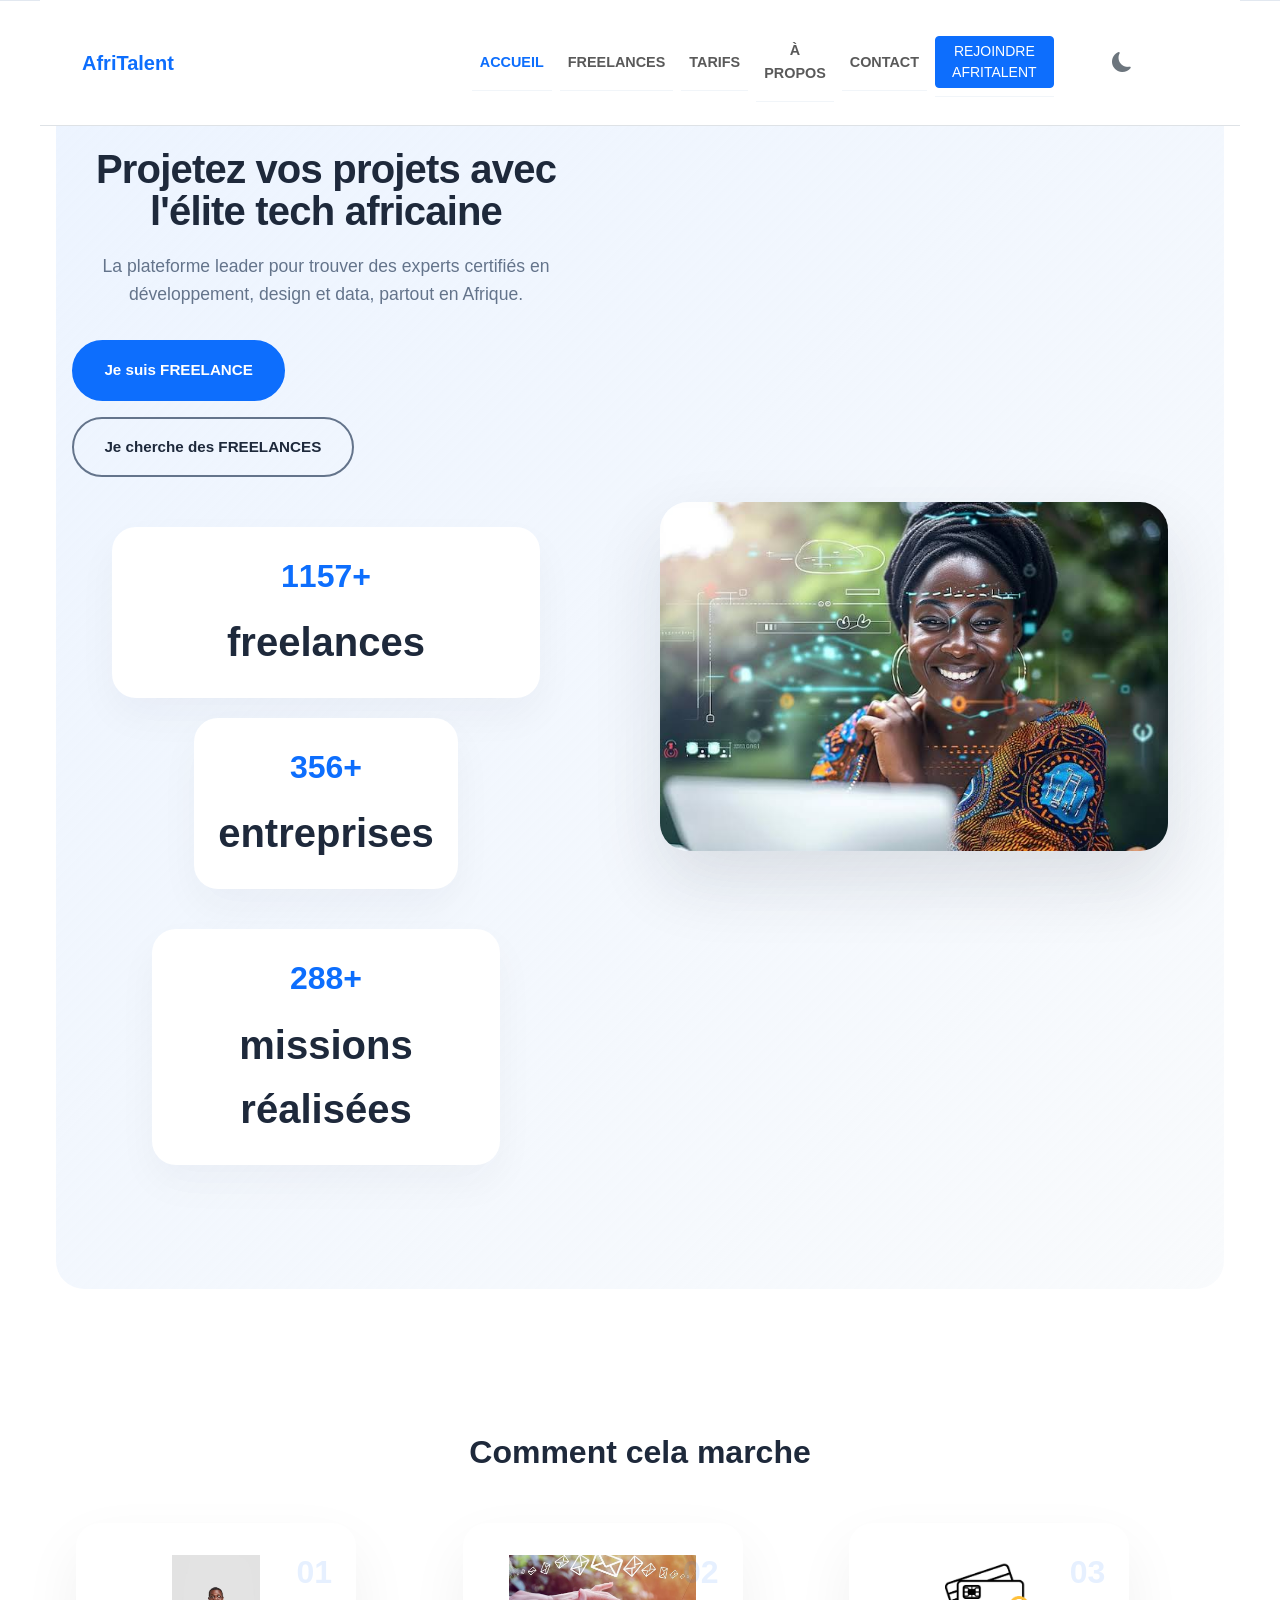
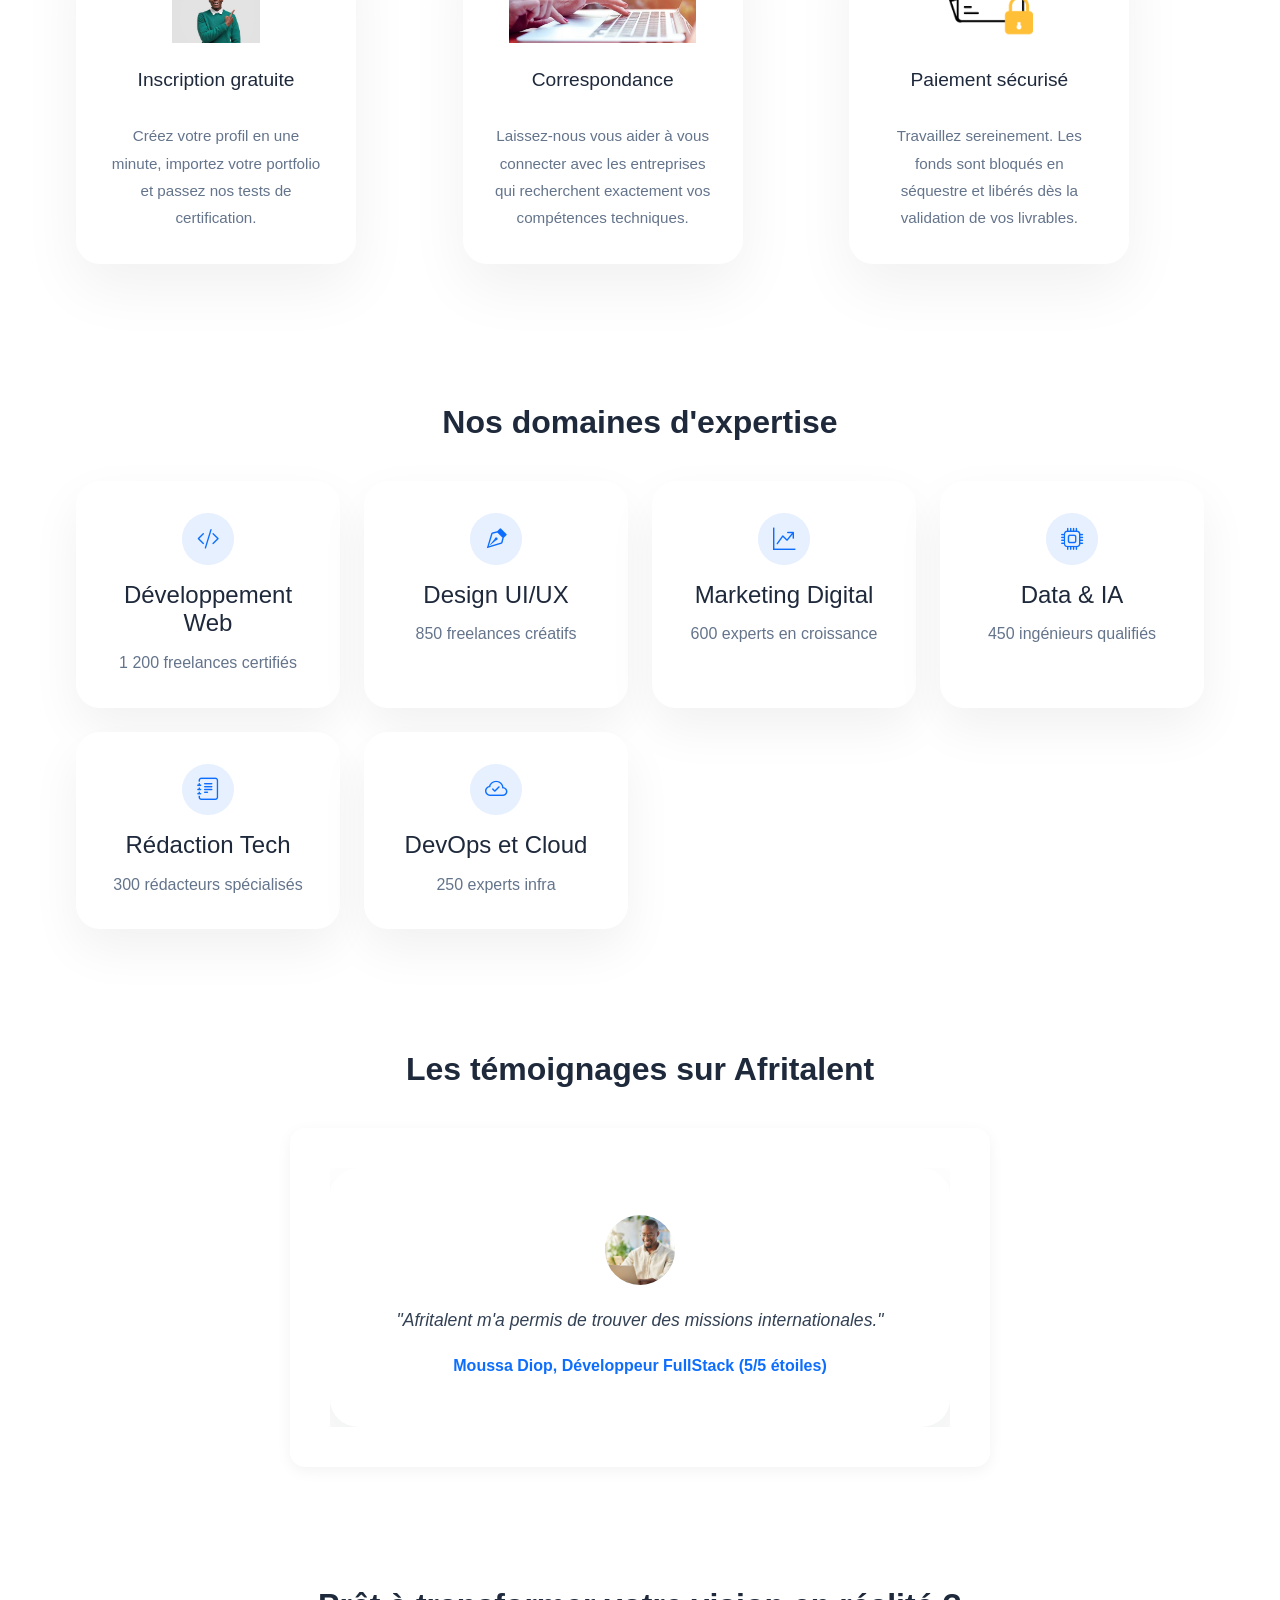
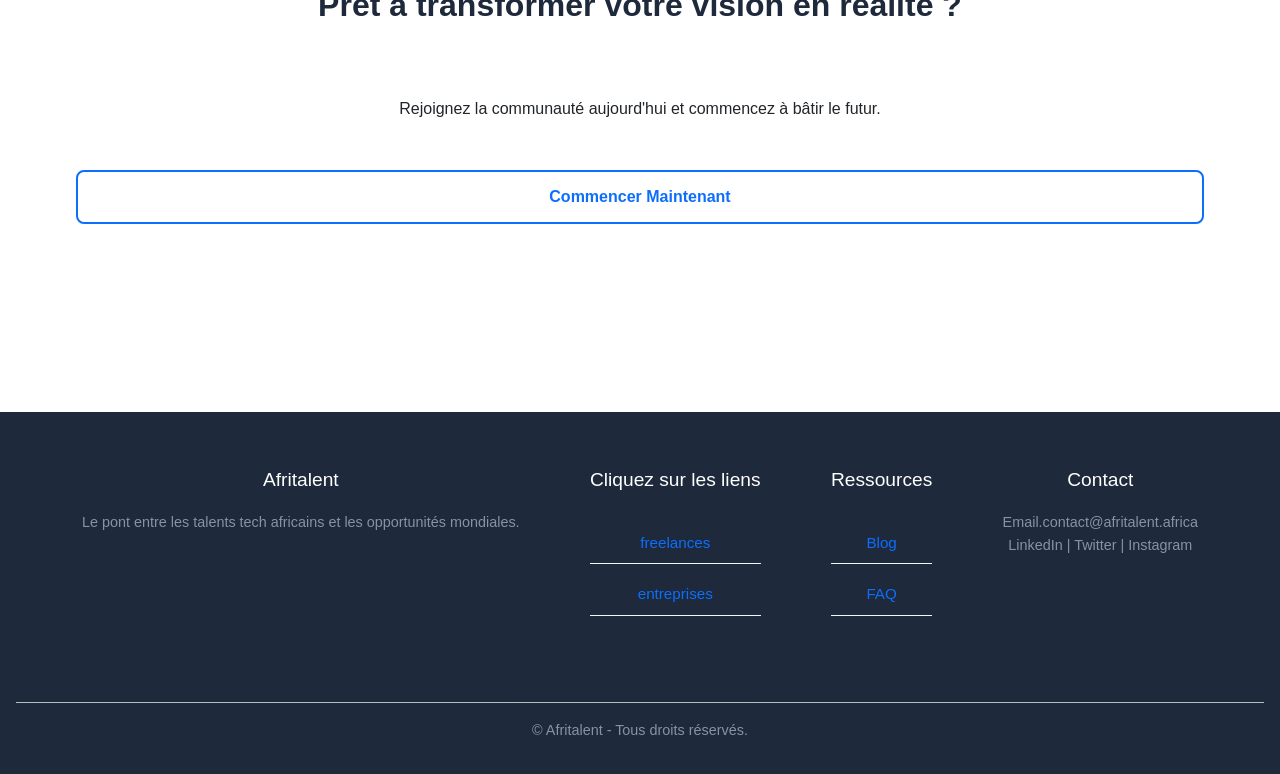
==== commit 544192e7: "JS : compteurs animés au scroll et animations fade-in des sections" ====
--- a/index.html
+++ b/index.html
@@ -10,9 +10,7 @@
 </head>
 <body>
 
-         <!-- 1. NAVBAR RESPONSIVE FIXE (Menu Hamburger) -->
-         
-    <header>
+         <header>
         <nav class="navbar navbar-expand-md navbar-light bg-white border-bottom fixed-top" aria-label="Navigation principale">
             <div class="container">
                 <a class="navbar-brand fw-bold text-primary d-flex align-items-center gap-2" href="index.html">
@@ -32,8 +30,8 @@
                         <li class="nav-item"><a class="nav-link" href="contact.html">CONTACT</a></li>
                         <li class="nav-item"><a class="btn btn-primary btn-sm text-white px-3 mt-2 mt-md-0" href="#">Rejoindre AfriTalent</a></li>
                         <button id="theme-toggle" class="btn btn-link text-secondary fs-5 p-0 me-3" aria-label="Changer de thème">
-    <i class="bi bi-moon-fill" id="theme-toggle-icon"></i>
-</button>
+                            <i class="bi bi-moon-fill" id="theme-toggle-icon"></i>
+                        </button>
                     </ul>
                 </div>
             </div>
@@ -41,9 +39,9 @@
     </header>
 
 <main>
-    <section class="hero">
+    <section class="hero fade-in-section">
         <div class="hero-content">
-            <h1>Projetez vos projets avec l'élite du tech africain</h1>
+            <h1>Projetez vos projets avec l'élite tech africaine</h1>
             <p>La plateforme leader pour trouver des experts certifiés en développement, design et data, partout en Afrique.</p>
             <div class="hero-actions">
                 <button type="button">Je suis FREELANCE</button>
@@ -51,16 +49,16 @@
             </div>
             <div class="hero-stats">
                 <div class="hero-stat">
-                    <strong>+2500</strong>
+                    <strong class="stat-number" data-target="2500" data-suffix="+">0</strong>
                     <span>freelances</span>
                 </div>
                 <div class="hero-stat">
-                    <strong>+800</strong>
+                    <strong class="stat-number" data-target="800" data-suffix="+">0</strong>
                     <span>entreprises</span>
                 </div>
                 <div class="hero-stat">
-                    <strong>+1200</strong>
-                    <span>mission réalisée</span>
+                    <strong class="stat-number" data-target="1200" data-suffix="+">0</strong>
+                    <span>missions réalisées</span>
                 </div>
             </div>
         </div>
@@ -68,7 +66,8 @@
             <img src="images.afri/images (1).jpg" alt="Illustration Afritalent">
         </div>
     </section>
-    <section class="how-it-works">
+
+    <section class="how-it-works fade-in-section">
         <h2>Comment cela marche</h2>
         <div class="card-grid">
             <article>
@@ -91,7 +90,8 @@
             </article>
         </div>
     </section>
-    <section class="categories">
+
+    <section class="categories fade-in-section">
         <h2>Nos domaines d'expertise</h2>
         <div class="categories-grid">
             <div class="category-card">
@@ -126,7 +126,8 @@
             </div>
         </div>
     </section>
-    <section class="testimonials">
+
+    <section class="testimonials fade-in-section">
          <h2>Les témoignages sur Afritalent</h2>
         
         <!-- Carrousel Bootstrap 5 -->
@@ -165,42 +166,45 @@
         </div>
     </section>
 
-    </section>
-    <section class="cta">
+    <section class="cta fade-in-section">
         <h2>Prêt à transformer votre vision en réalité ?</h2>
         <p>Rejoignez la communauté aujourd'hui et commencez à bâtir le futur.</p>
         <button type="button">Commencer Maintenant</button>
     </section>
 </main>
+
 <footer>
-    <div>
-        <h3>Afritalent</h3>
-        <p>Le pont entre les talents tech africains et les opportunités mondiales. Qualité, confiance et excellence.</p>
+    <div class="container d-flex flex-wrap justify-content-between gap-4 py-4">
+        <div>
+            <h3>Afritalent</h3>
+            <p>Le pont entre les talents tech africains et les opportunités mondiales.</p>
+        </div>
+        <div>
+            <h3>Cliquez sur les liens</h3>
+            <ul class="list-unstyled">
+                <li><a href="freelances.html">freelances</a></li>
+                <li><a href="index.html">entreprises</a></li>
+            </ul>
+        </div>
+        <div>
+            <h3>Ressources</h3>
+            <ul class="list-unstyled">
+                <li><a href="#">Blog</a></li>
+                <li><a href="#">FAQ</a></li>
+            </ul>
+        </div>
+        <div>
+            <h3>Contact</h3>
+            <p>Email.contact@afritalent.africa</p>
+            <p>LinkedIn | Twitter | Instagram</p>
+        </div>
     </div>
-    <div>
-        <h3>Cliquez sur les liens</h3>
-        <ul>
-            <li><a href="freelances.html">freelances</a></li>
-            <li><a href="index.html">entreprises</a></li>
-        </ul>
-    </div>
-    <div>
-        <h3>Ressources</h3>
-        <ul>
-            <li><a href="#">Blog</a></li>
-            <li><a href="#">FAQ</a></li>
-        </ul>
-    </div>
-    <div>
-        <h3>Contact</h3>
-        <p>Email.contact@afritalent.africa</p>
-        <p>LinkedIn | Twitter | Instagram</p>
-    </div>
-    <p>© Afritalent - Tous droits réservés.</p>
+    <p class="text-center border-top pt-3 m-0">© Afritalent - Tous droits réservés.</p>
 </footer>
-    <button id="back-to-top" class="btn btn-primary rounded-circle position-fixed bottom-0 end-0 m-4 d-none shadow-sm" aria-label="Retour en haut">
-        <i class="bi bi-arrow-up"></i>
-    </button>
+
+<button id="back-to-top" class="btn btn-primary rounded-circle position-fixed bottom-0 end-0 m-4 d-none shadow-sm" aria-label="Retour en haut">
+    <i class="bi bi-arrow-up"></i>
+</button>
 <!-- Bootstrap 5 via CDN : script JavaScript --> 
 <script src="https://cdn.jsdelivr.net/npm/bootstrap@5.3.0/dist/js/bootstrap.bundle.min.js"></script> 
 <!-- Votre script JavaScript --> 
--- a/css/style.css
+++ b/css/style.css
@@ -2448,4 +2448,24 @@
     background-color: var(--bg-color);
     color: var(--text-color);
     transition: background-color 0.3s ease, color 0.3s ease; /* Pour une transition douce */
-}+}
+
+/* --- Styles pour les animations Fade-In --- */
+.fade-in-section {
+    opacity: 0;
+    transform: translateY(30px);
+    transition: opacity 0.8s ease-out, transform 0.8s ease-out;
+    will-change: opacity, transform;
+}
+
+.fade-in-section.is-visible {
+    opacity: 1;
+    transform: translateY(0);
+}
+
+/* --- Styles optionnels pour les compteurs --- */
+.stat-number {
+    display: inline-block;
+    min-width: 3ch;
+}
+
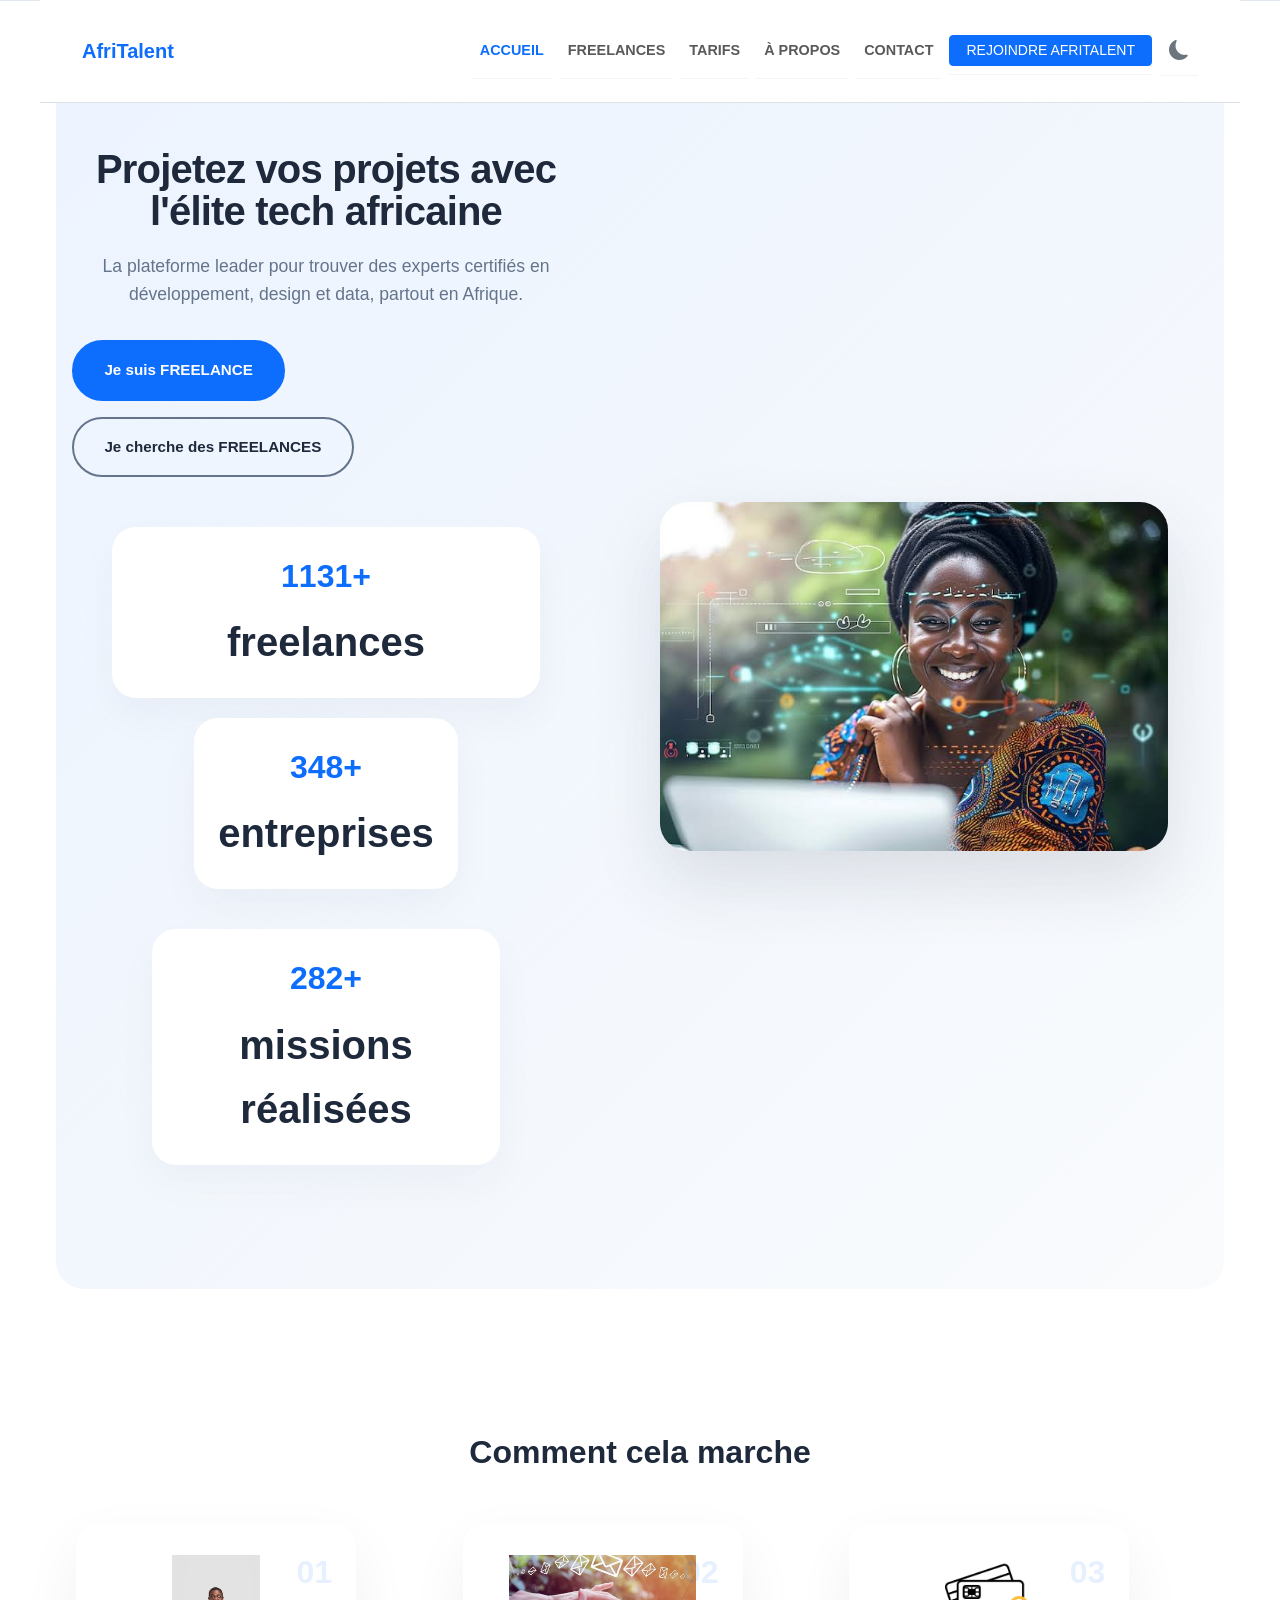
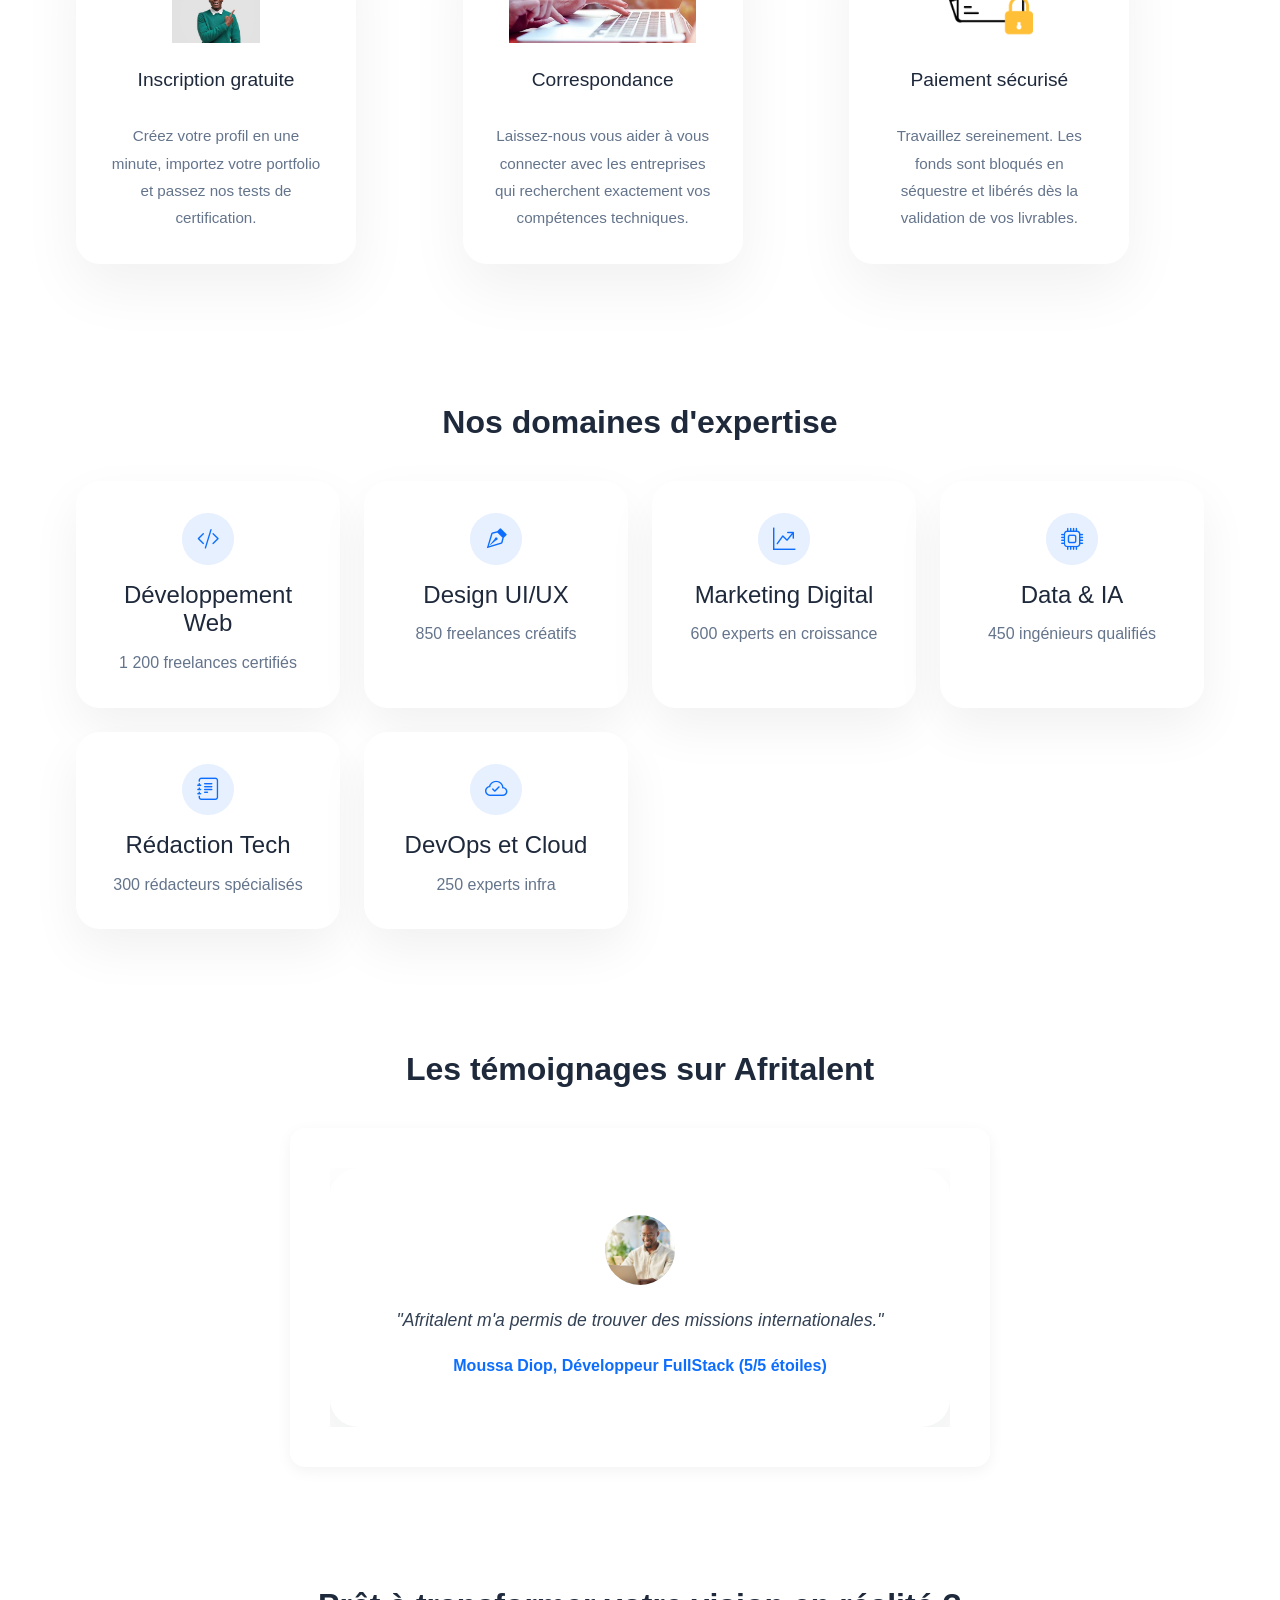
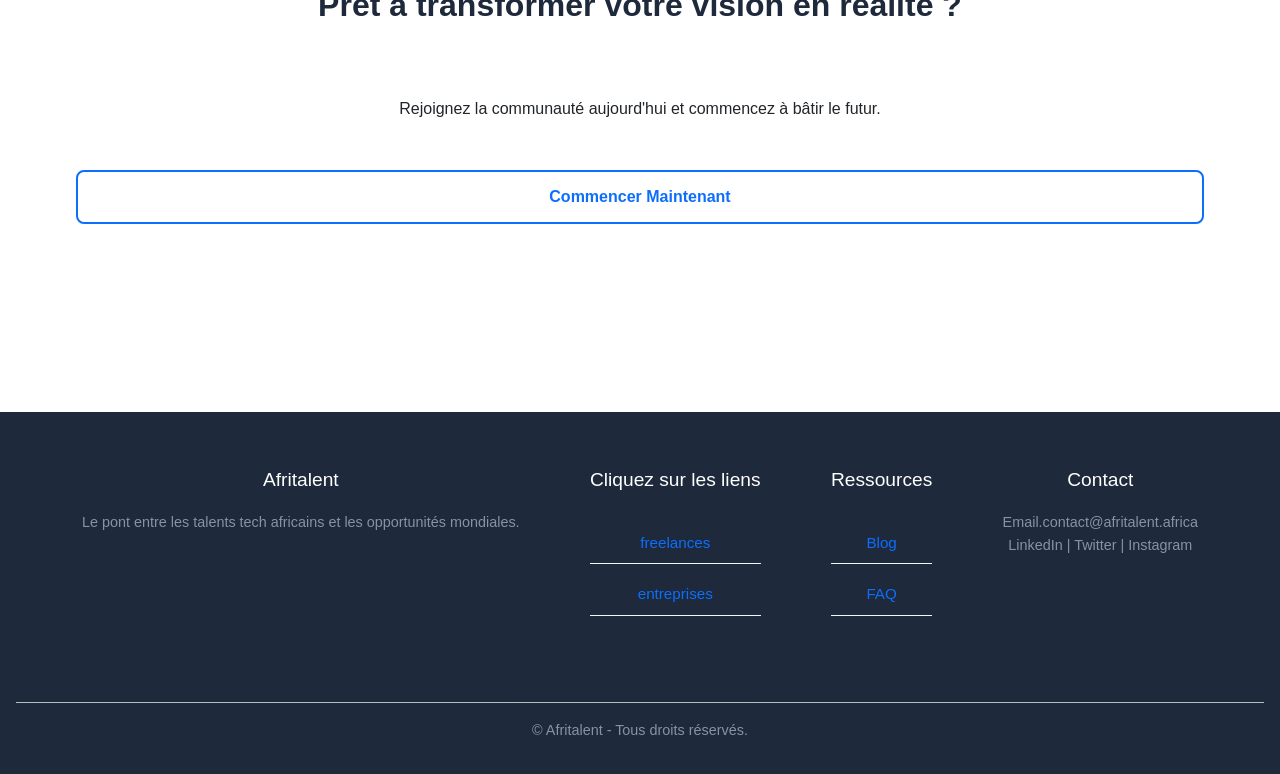
==== commit 126546b4: "Finalisation : corrections responsive, optimisation du code et commentaires" ====
--- a/index.html
+++ b/index.html
@@ -1,16 +1,27 @@
 <!DOCTYPE html>
 <html lang="fr">
-<head> 
-<meta charset="UTF-8"> 
-<meta name="viewport" content="width=device-width, initial-scale=1.0"> 
-<title>Afritalent / Accueil</title>
-<link href="https://cdn.jsdelivr.net/npm/bootstrap@5.3.0/dist/css/bootstrap.min.css" rel="stylesheet">
-<link rel="stylesheet" href="https://cdn.jsdelivr.net/npm/bootstrap-icons@1.11.3/font/bootstrap-icons.min.css">
-<link rel="stylesheet" href="css/style.css">
+<head>
+    <!-- Meta tags et ressources globales -->
+    <meta charset="UTF-8">
+    <meta name="viewport" content="width=device-width, initial-scale=1.0">
+    <title>Afritalent / Accueil</title>
+
+    <!-- Bootstrap 5 pour la grille et les composants réactifs -->
+    <link href="https://cdn.jsdelivr.net/npm/bootstrap@5.3.0/dist/css/bootstrap.min.css" rel="stylesheet">
+
+    <!-- Icônes Bootstrap Icons -->
+    <link rel="stylesheet" href="https://cdn.jsdelivr.net/npm/bootstrap-icons@1.11.3/font/bootstrap-icons.min.css">
+
+    <!-- Styles personnalisés du site -->
+    <link rel="stylesheet" href="css/style.css">
 </head>
 <body>
 
-         <header>
+    
+    <!-- Header / Navigation -->
+    <!-- Contains brand, main navigation links and theme toggle -->
+    
+    <header>
         <nav class="navbar navbar-expand-md navbar-light bg-white border-bottom fixed-top" aria-label="Navigation principale">
             <div class="container">
                 <a class="navbar-brand fw-bold text-primary d-flex align-items-center gap-2" href="index.html">
@@ -29,17 +40,22 @@
                         <li class="nav-item"><a class="nav-link" href="about.html">À PROPOS</a></li>
                         <li class="nav-item"><a class="nav-link" href="contact.html">CONTACT</a></li>
                         <li class="nav-item"><a class="btn btn-primary btn-sm text-white px-3 mt-2 mt-md-0" href="#">Rejoindre AfriTalent</a></li>
-                        <button id="theme-toggle" class="btn btn-link text-secondary fs-5 p-0 me-3" aria-label="Changer de thème">
-                            <i class="bi bi-moon-fill" id="theme-toggle-icon"></i>
-                        </button>
+                        <li class="nav-item">
+                            <button id="theme-toggle" class="btn btn-link text-secondary fs-5 p-0 me-3" aria-label="Changer de thème">
+                                <i class="bi bi-moon-fill" id="theme-toggle-icon"></i>
+                            </button>
+                        </li>
                     </ul>
                 </div>
             </div>
         </nav>
     </header>
 
-<main>
-    <section class="hero fade-in-section">
+    <main>
+       
+        <!-- Hero Section: headline, CTA and stats -->
+        
+        <section class="hero fade-in-section">
         <div class="hero-content">
             <h1>Projetez vos projets avec l'élite tech africaine</h1>
             <p>La plateforme leader pour trouver des experts certifiés en développement, design et data, partout en Afrique.</p>
@@ -63,22 +79,26 @@
             </div>
         </div>
         <div class="hero-image">
-            <img src="images.afri/images (1).jpg" alt="Illustration Afritalent">
-        </div>
-    </section>
-
-    <section class="how-it-works fade-in-section">
+            <img src="images.afri/images-1.jpg" alt="Illustration Afritalent">
+        </div>
+    </section>
+
+    
+        
+        <!-- How It Works: feature cards explaining flow -->
+        
+        <section class="how-it-works fade-in-section">
         <h2>Comment cela marche</h2>
         <div class="card-grid">
             <article>
                 <span>01</span>
-                <img src="images.afri/images (4).jpg" alt="Inscription">
+                <img src="images.afri/images-4.jpg" alt="Inscription">
                 <h3>Inscription gratuite</h3>
                 <p>Créez votre profil en une minute, importez votre portfolio et passez nos tests de certification.</p>
             </article>
             <article>
                 <span>02</span>
-                <img src="images.afri/images (7).jpg" alt="Correspondance">
+                <img src="images.afri/images-7.jpg" alt="Correspondance">
                 <h3>Correspondance</h3>
                 <p>Laissez-nous vous aider à vous connecter avec les entreprises qui recherchent exactement vos compétences techniques.</p>
             </article>
@@ -91,7 +111,11 @@
         </div>
     </section>
 
-    <section class="categories fade-in-section">
+    
+        
+        <!-- Categories: expertise grid -->
+        
+        <section class="categories fade-in-section">
         <h2>Nos domaines d'expertise</h2>
         <div class="categories-grid">
             <div class="category-card">
@@ -127,7 +151,11 @@
         </div>
     </section>
 
-    <section class="testimonials fade-in-section">
+    
+        
+        <!-- Testimonials: carousel of user quotes -->
+       
+        <section class="testimonials fade-in-section">
          <h2>Les témoignages sur Afritalent</h2>
         
         <!-- Carrousel Bootstrap 5 -->
@@ -137,7 +165,7 @@
                 <!-- Témoignage 1 (Actif par défaut) -->
                 <div class="carousel-item active">
                     <div class="testimonial-card">
-                        <img src="images.afri/images (16).jpg" alt="Portrait de Moussa Diop" class="testimonial-img">
+                        <img src="images.afri/images-16.jpg" alt="Portrait de Moussa Diop" class="testimonial-img">
                         <blockquote class="testimonial-text">"Afritalent m'a permis de trouver des missions internationales."</blockquote>
                         <p class="testimonial-author">Moussa Diop, Développeur FullStack (5/5 étoiles)</p>
                     </div>
@@ -166,14 +194,21 @@
         </div>
     </section>
 
-    <section class="cta fade-in-section">
+    
+        
+        <!-- Call To Action -->
+        
+        <section class="cta fade-in-section">
         <h2>Prêt à transformer votre vision en réalité ?</h2>
         <p>Rejoignez la communauté aujourd'hui et commencez à bâtir le futur.</p>
         <button type="button">Commencer Maintenant</button>
     </section>
-</main>
-
-<footer>
+    </main>
+
+   
+    <!-- Footer: site links and copyright -->
+    
+    <footer>
     <div class="container d-flex flex-wrap justify-content-between gap-4 py-4">
         <div>
             <h3>Afritalent</h3>
--- a/css/style.css
+++ b/css/style.css
@@ -1,10 +1,25 @@
+/*
+    css/style.css
+    Core styling for AfriTalent demo site.
+
+    Sections:
+    1. Variables and typography
+    2. Base reset and layout
+    3. Header and navigation
+    4. Hero and main page areas
+    5. Card layout and featured sections
+    6. Footer and global utilities
+*/
+
 :root {
     --primary-color: #0d6efd;
     --dark-color: #212529;
     --light-color: #f8f9fa;
     --text-muted: #6c757d;
-}
-
+    --nav-height: 80px;
+}
+
+/* Base reset and typography */
 body {
     font-family: 'Segoe UI', Tahoma, Geneva, Verdana, sans-serif;
     color: var(--dark-color);
@@ -12,6 +27,16 @@
     margin: 0;
     padding: 0;
     line-height: 1.6;
+}
+
+/* Reserve space for the fixed/sticky header to prevent content overlap.
+   This avoids needing manual spacer divs in HTML and is non-destructive. */
+:root {
+    --nav-height: 80px;
+}
+
+main {
+    padding-top: var(--nav-height);
 }
 
 /* les grandes sections */
@@ -2469,3 +2494,42 @@
     min-width: 3ch;
 }
 
+
+   /* FORMULAIRES ET FILTRAGE (COMMIT 8) */
+  
+
+/* Style pour les messages d'erreur sous les inputs */
+.error-message {
+    color: #dc3545; /* Rouge Bootstrap */
+    font-size: 0.85rem;
+    margin-top: 0.25rem;
+    display: none; /* Masqué par défaut, géré par le JS */
+}
+
+/* Style de bordure rouge Bootstrap quand le champ a une erreur */
+.form-control.is-invalid {
+    border-color: #dc3545;
+    background-image: url("data:image/svg+xml,%3csvg xmlns='http://www.w3.org/2000/svg' viewBox='0 0 12 12' width='12' height='12' fill='none' stroke='%23dc3545'%3e%3ccircle cx='6' cy='6' r='4.5' stroke-dasharray='4 0'/%3e%3cpath stroke-width='2' stroke-linecap='round' d='M6 3v3.5M6 9h.01'/%3e%3c/svg%3e");
+    background-repeat: no-repeat;
+    background-position: right calc(0.375em + 0.1875rem) center;
+    background-size: calc(0.75em + 0.375rem) calc(0.75em + 0.375rem);
+}
+
+/* Style pour l'alerte de succès */
+.alert-success-custom {
+    color: #0f5132;
+    background-color: #d1e7dd;
+    border: 1px solid #badbcc;
+    padding: 1rem;
+    border-radius: 0.375rem;
+    margin-bottom: 1.5rem;
+    display: none; /* Masqué par défaut, géré par le JS */
+}
+
+/* Amélioration visuelle pour les boutons de filtrage */
+.filter-btn.active {
+    background-color: #0d6efd !important; /* Bleu Bootstrap actif */
+    color: #fff !important;
+    border-color: #0d6efd !important;
+}
+
